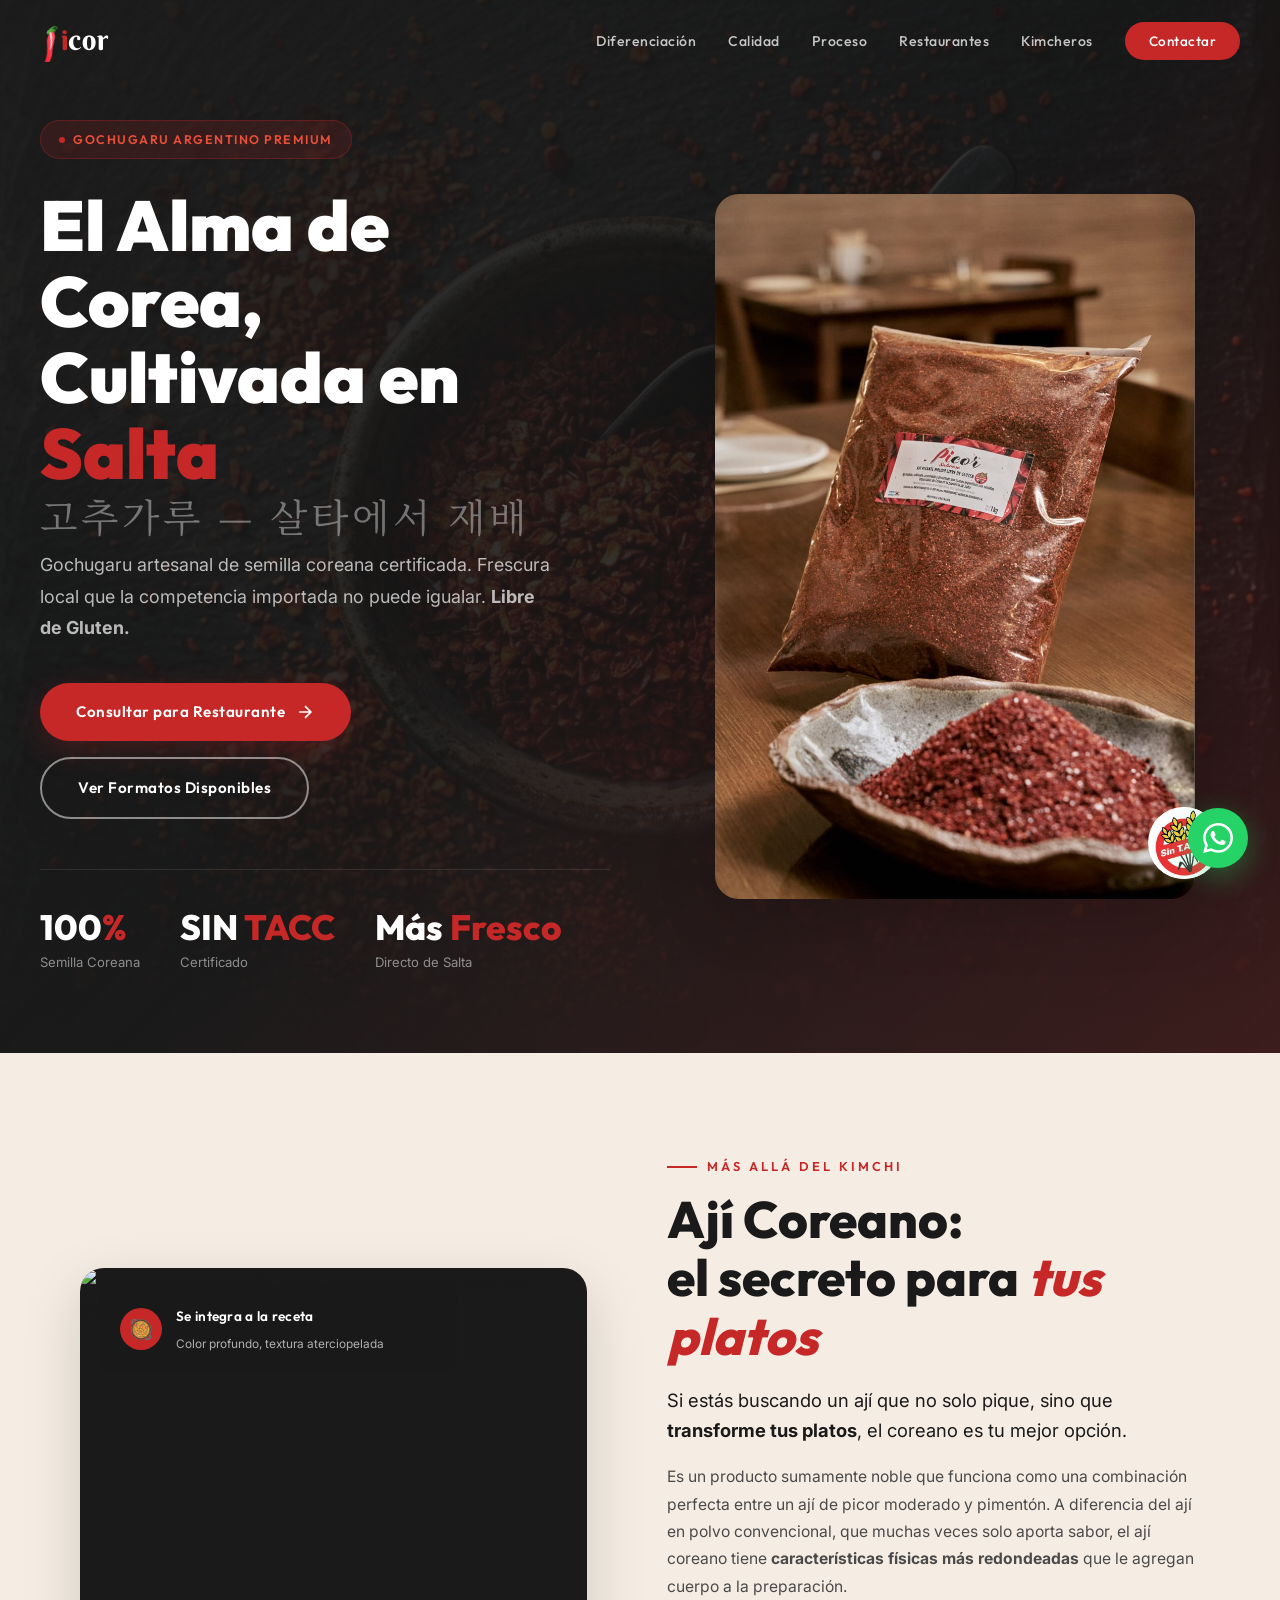
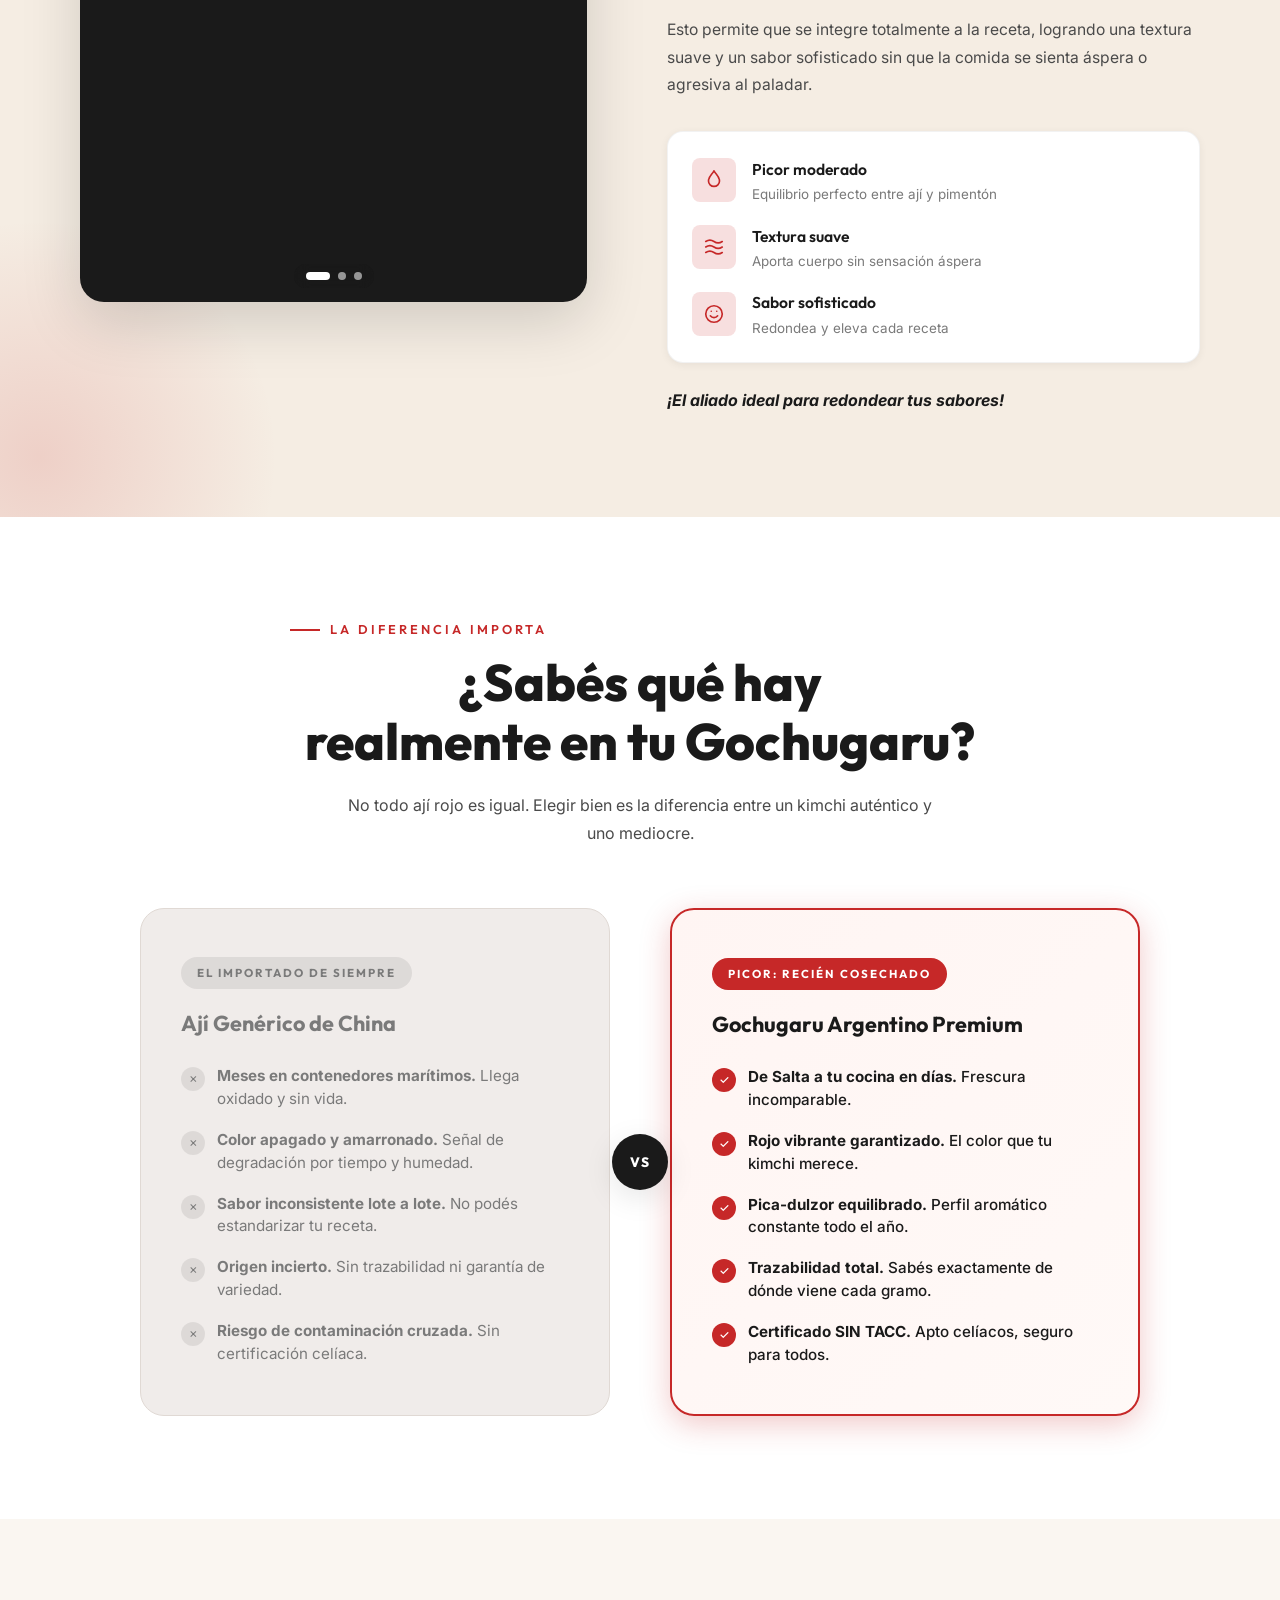
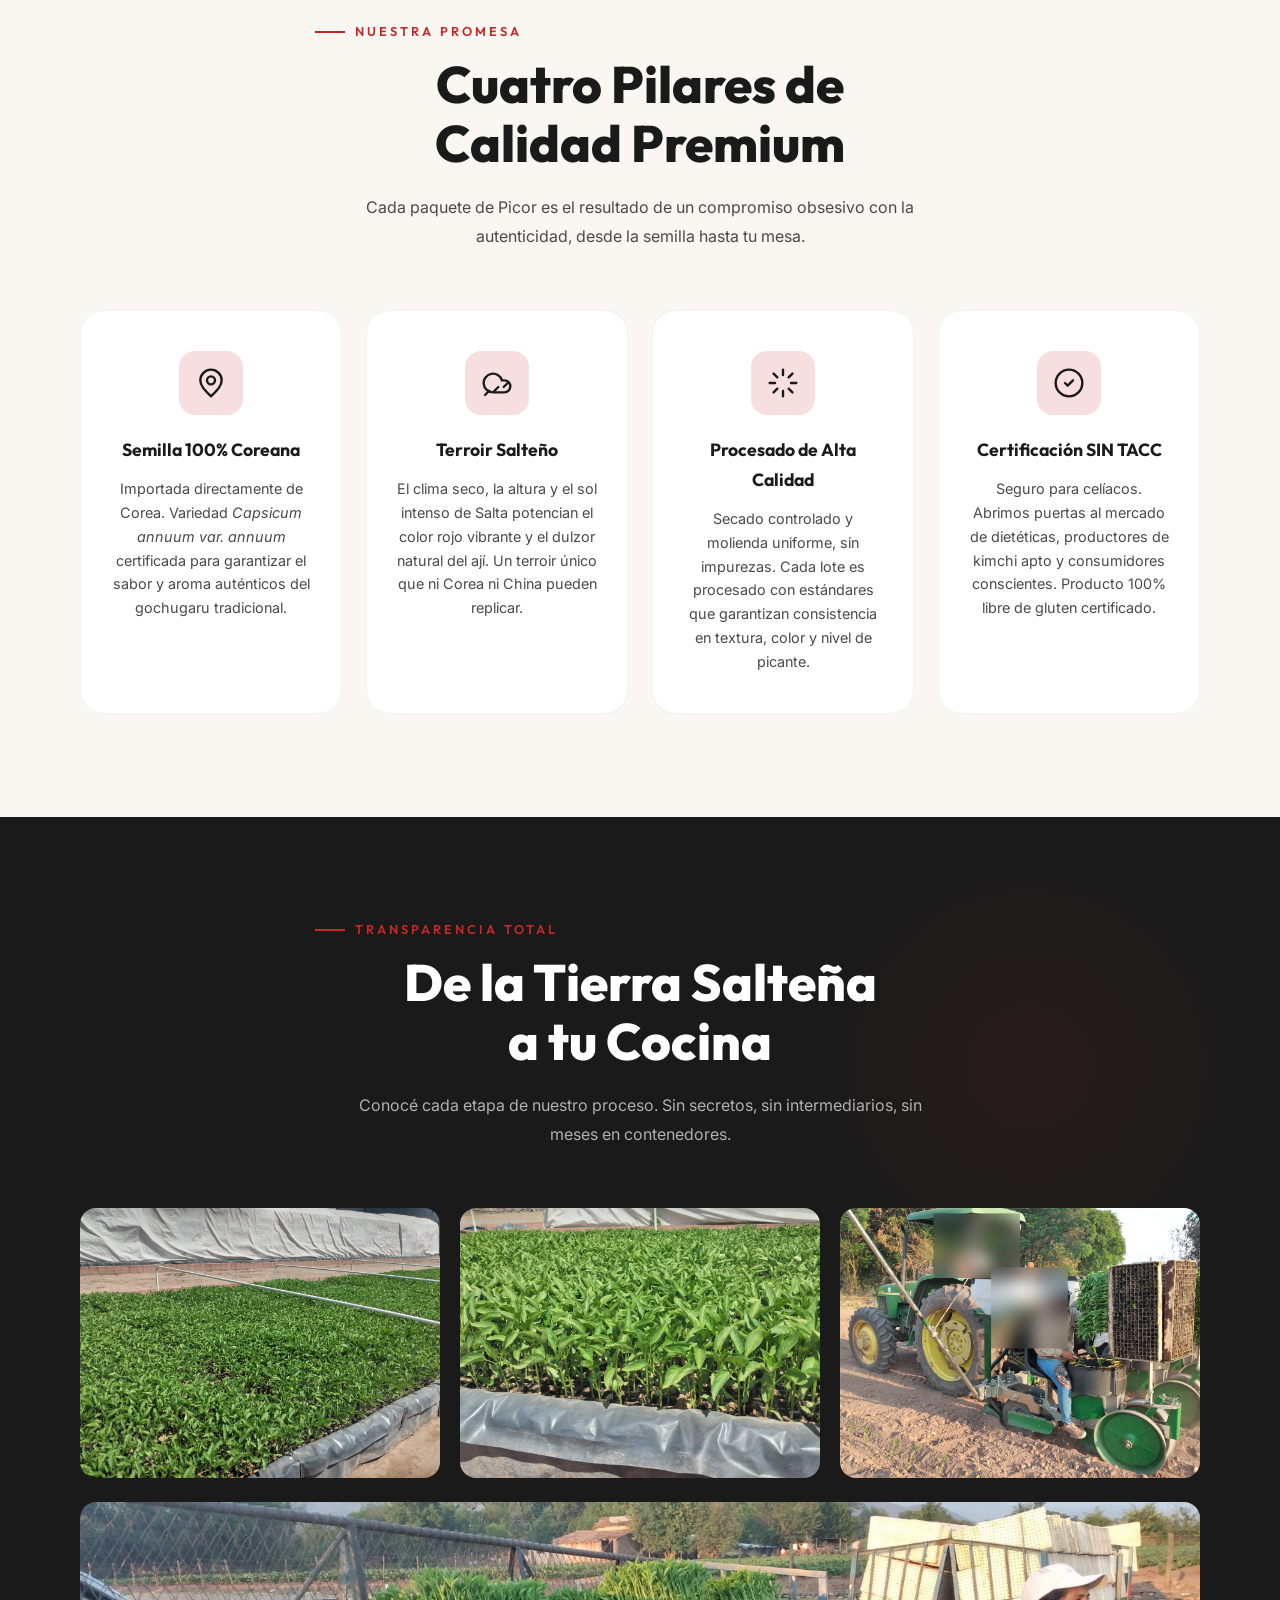
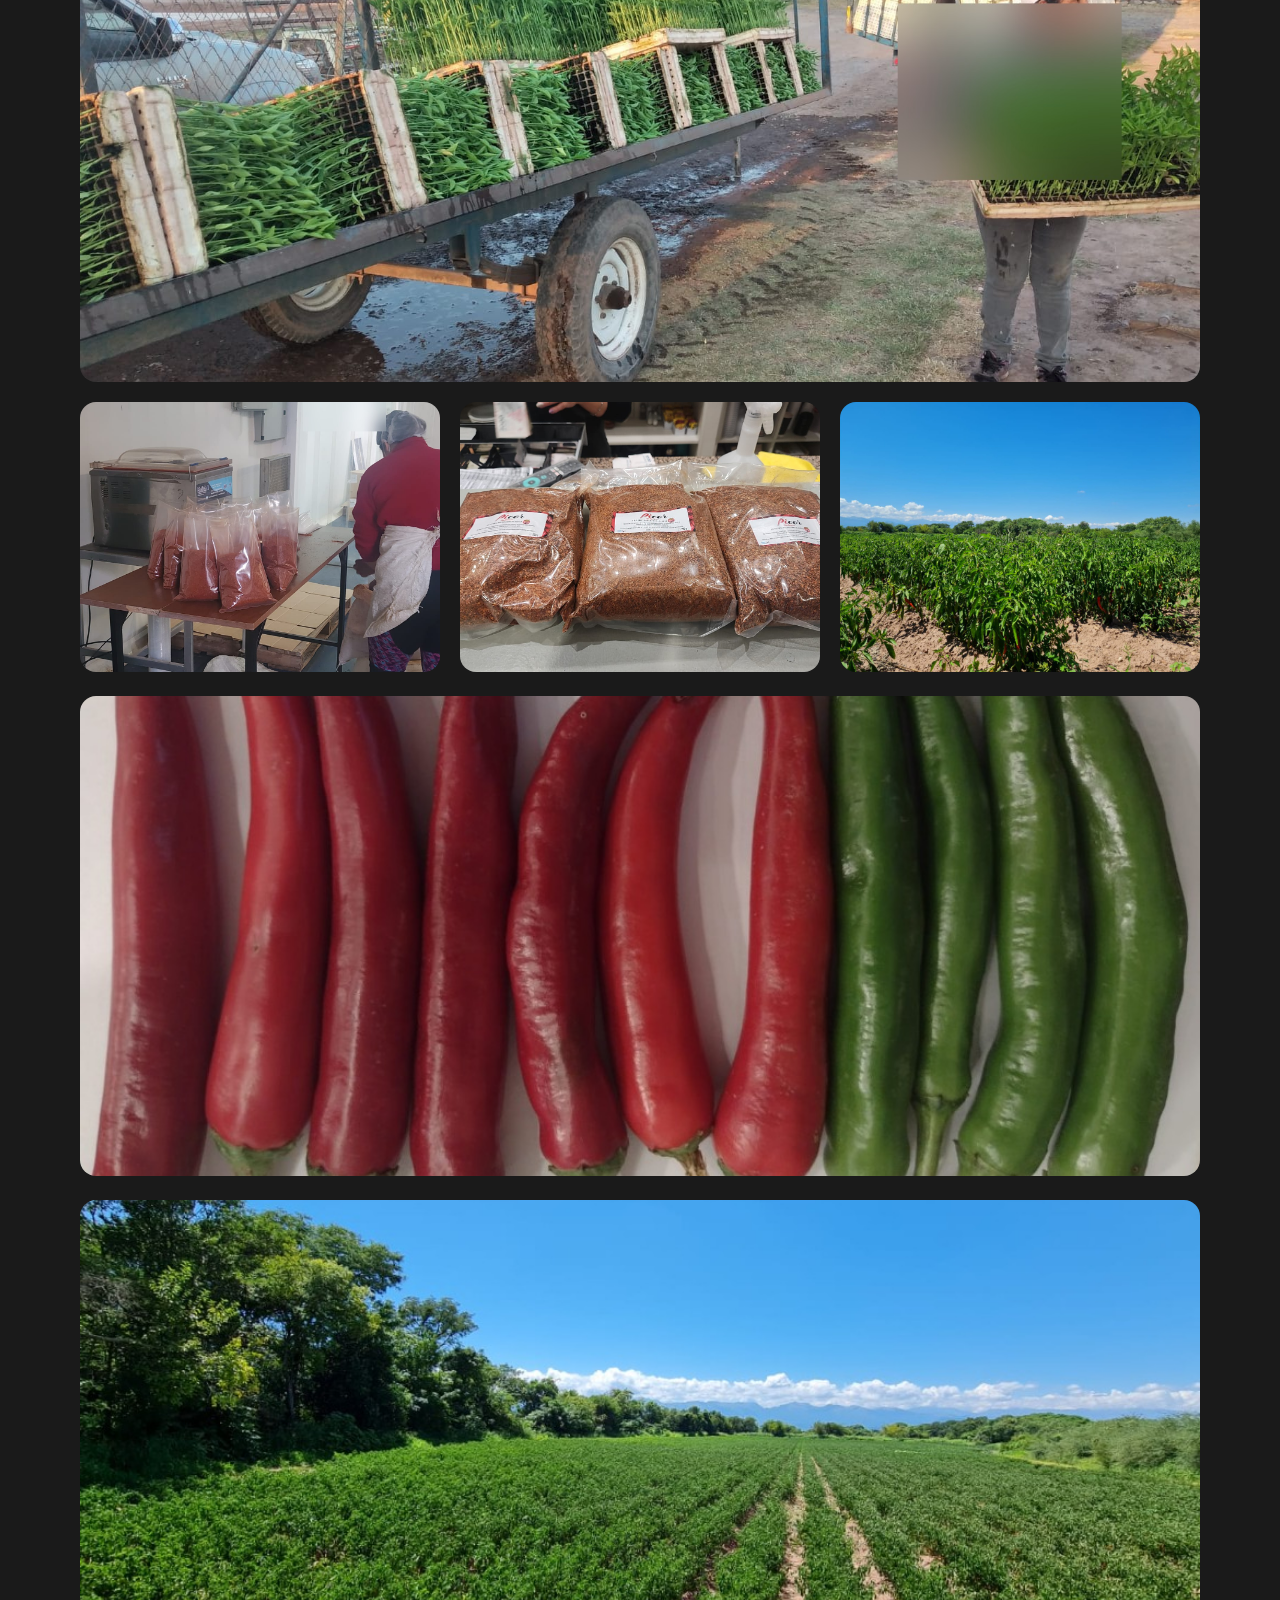
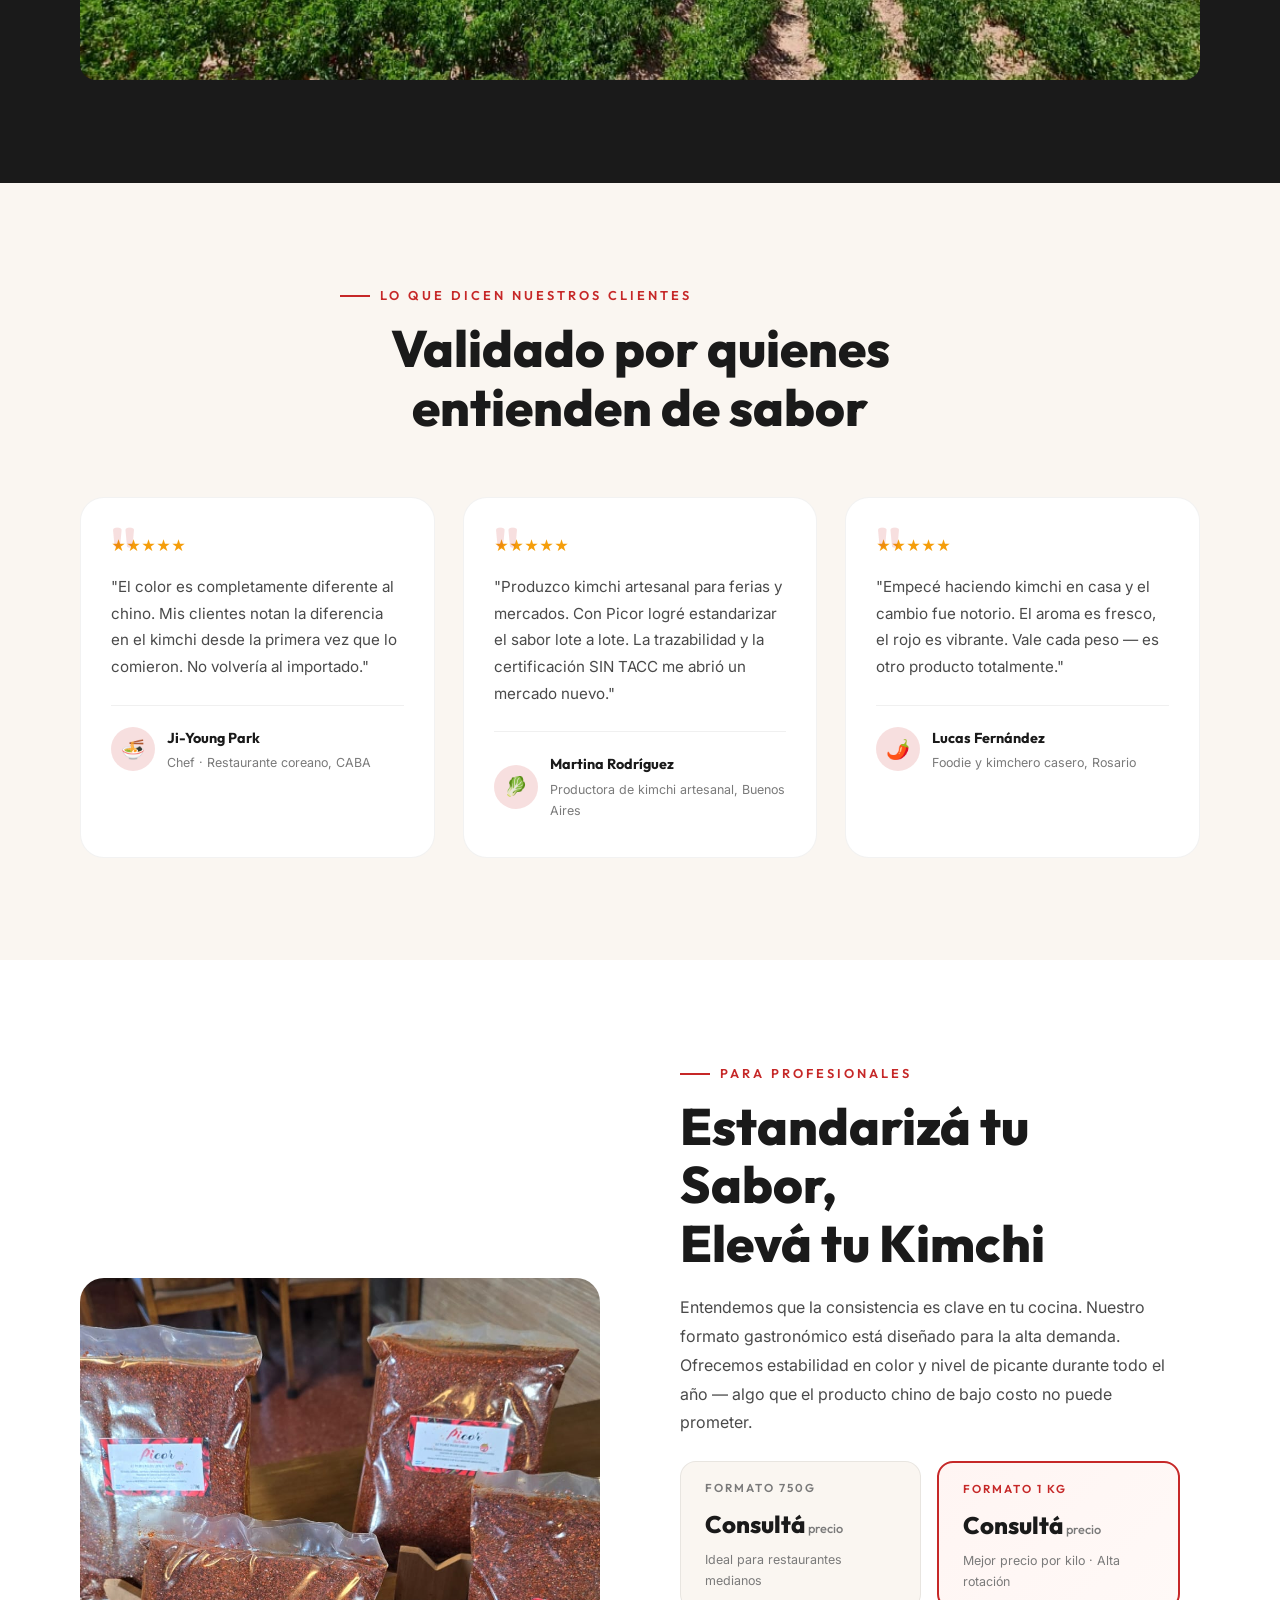
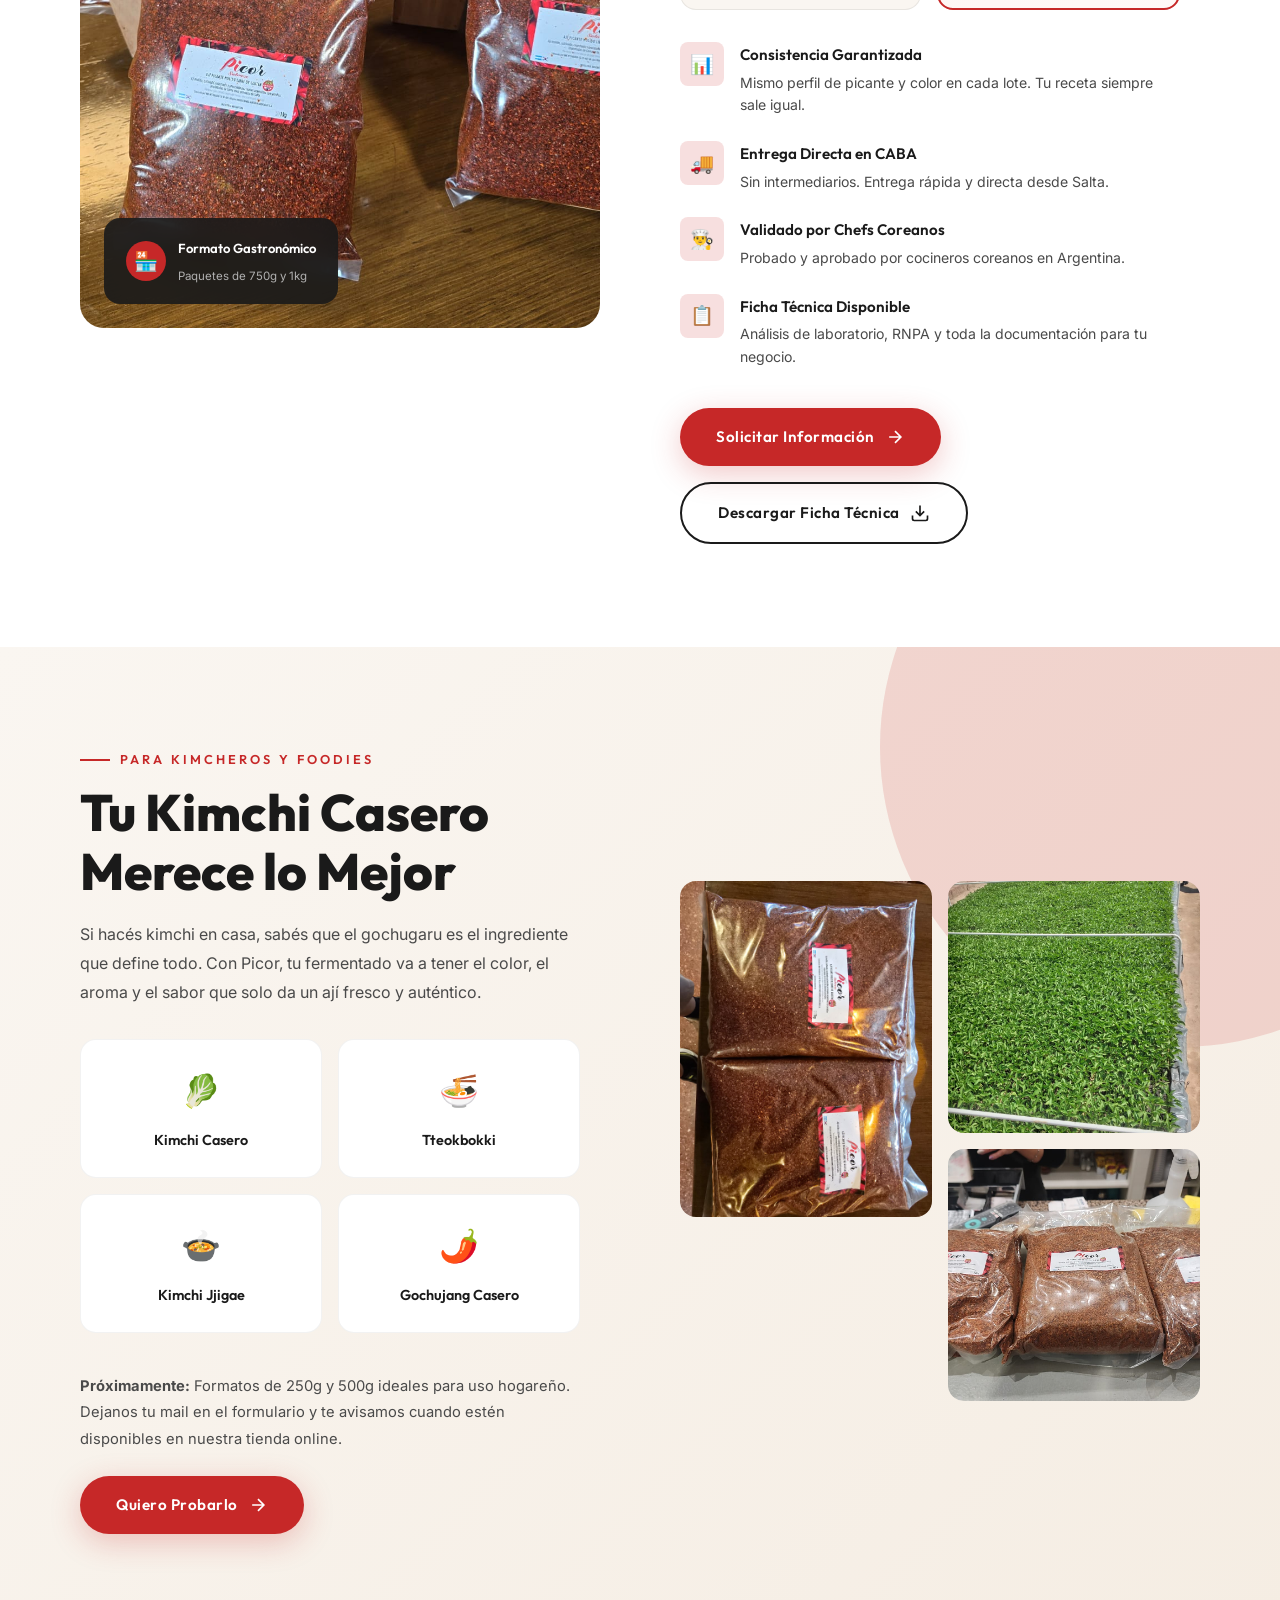
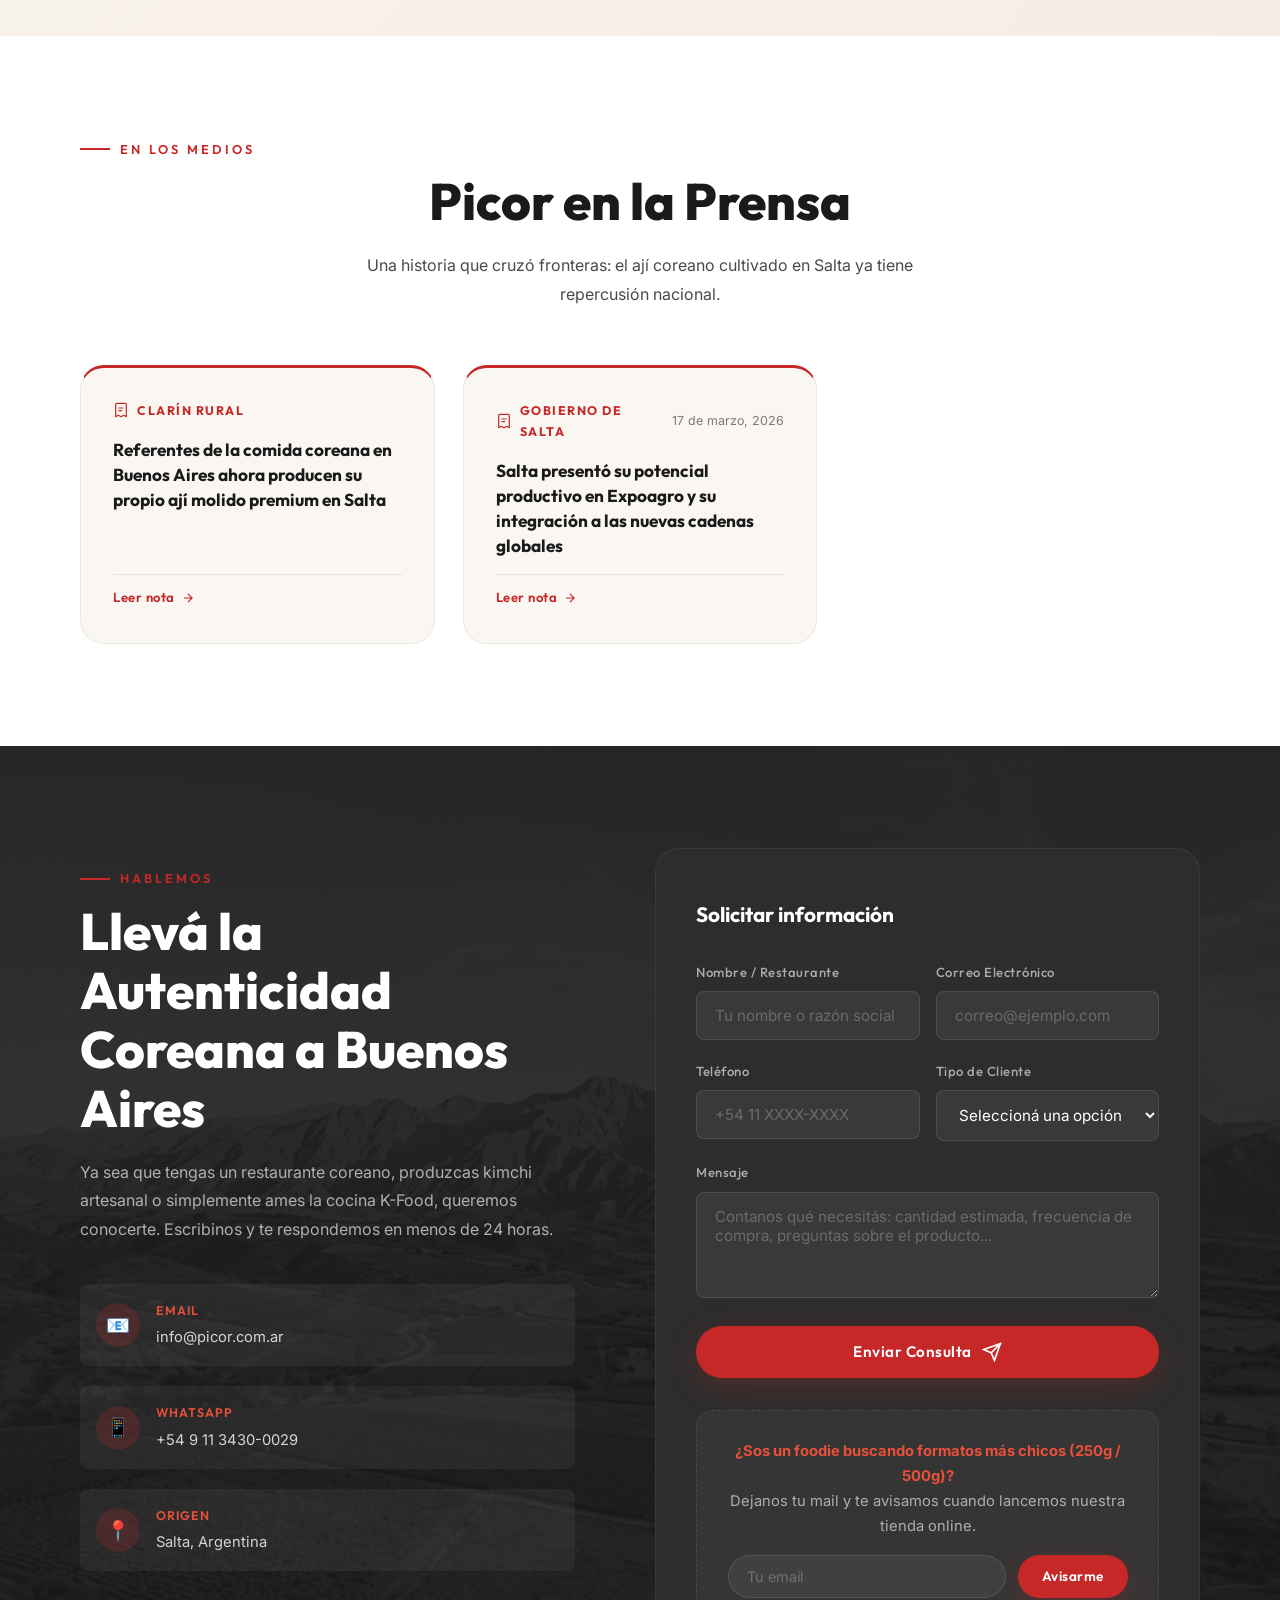
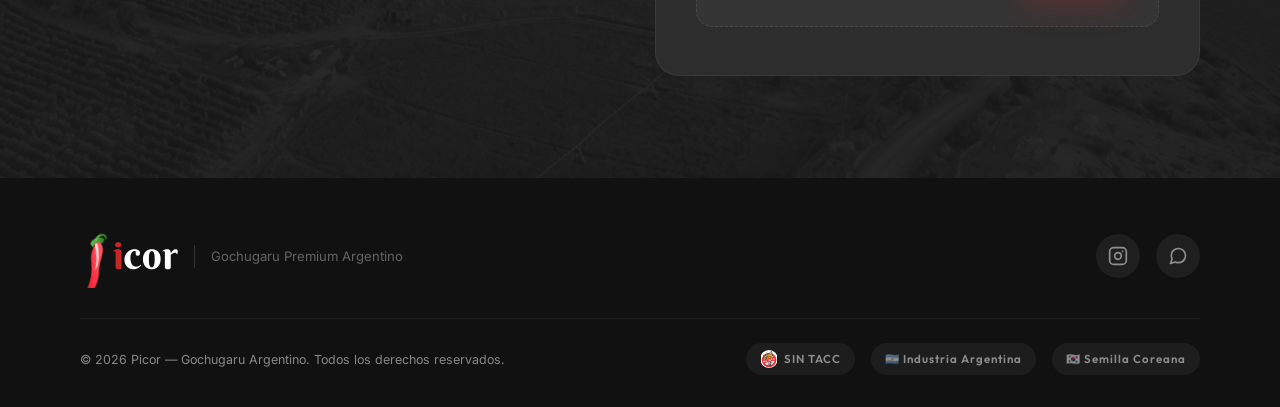
==== index.html @ 3702037b "Initial website release" ====
<!DOCTYPE html>
<html lang="es">
<head>
  <meta charset="UTF-8">
  <meta name="viewport" content="width=device-width, initial-scale=1.0">
  <title>Picor — Gochugaru Premium Argentino | Ají Coreano Cultivado en Salta</title>
  <meta name="description" content="Gochugaru artesanal de semilla coreana certificada, cultivado en Salta, Argentina. Superior al importado chino. Sin TACC. Para restaurantes coreanos, productores de kimchi y foodies.">
  <meta name="keywords" content="gochugaru, ají coreano, kimchi, Salta, Argentina, sin TACC, restaurante coreano, picor, gochujang, K-Food">
  <meta name="robots" content="index, follow">
  <link rel="canonical" href="https://picor.com.ar/">

  <!-- Open Graph -->
  <meta property="og:title" content="Picor — Gochugaru Premium Argentino">
  <meta property="og:description" content="El alma de Corea, cultivada en Salta. Gochugaru artesanal fresco y sin TACC.">
  <meta property="og:type" content="website">
  <meta property="og:url" content="https://picor.com.ar/">
  <meta property="og:image" content="https://picor.com.ar/images/hero-producto-flotante.jpeg">
  <meta property="og:locale" content="es_AR">
  <meta property="og:site_name" content="Picor">

  <!-- Twitter Card -->
  <meta name="twitter:card" content="summary_large_image">
  <meta name="twitter:title" content="Picor — Gochugaru Premium Argentino">
  <meta name="twitter:description" content="El alma de Corea, cultivada en Salta. Gochugaru artesanal fresco y sin TACC.">
  <meta name="twitter:image" content="https://picor.com.ar/images/hero-producto-flotante.jpeg">

  <!-- Performance: Preload critical resources -->
  <link rel="preload" href="images/hero-fondo.png" as="image" fetchpriority="high">
  <link rel="preload" href="images/hero-producto-flotante.jpeg" as="image">
  <link rel="preconnect" href="https://fonts.googleapis.com">
  <link rel="preconnect" href="https://fonts.gstatic.com" crossorigin>

  <link href="https://fonts.googleapis.com/css2?family=Outfit:wght@300;400;500;600;700;800;900&family=Noto+Serif+KR:wght@400;700;900&family=Inter:wght@300;400;500;600&family=Berkshire+Swash&display=swap" rel="stylesheet">
  <link rel="stylesheet" href="style.css">
  <link rel="icon" type="image/svg+xml" href="images/ui-favicon.svg">
  <link rel="icon" type="image/png" sizes="32x32" href="images/favicon-32x32.png">
  <link rel="icon" type="image/png" sizes="16x16" href="images/favicon-16x16.png">
  <link rel="shortcut icon" href="/favicon.ico">
  <link rel="apple-touch-icon" sizes="180x180" href="images/apple-touch-icon.png">
  <link rel="manifest" href="/site.webmanifest">
  <meta name="theme-color" content="#C62828">

  <script src="analytics-config.js"></script>
  <script src="analytics.js"></script>

  <!-- Structured Data: LocalBusiness -->
  <script type="application/ld+json">
  {
    "@context": "https://schema.org",
    "@type": "LocalBusiness",
    "name": "Picor",
    "description": "Gochugaru premium argentino de semilla coreana certificada, cultivado en Salta. Libre de gluten, certificado SIN TACC. Para restaurantes coreanos, productores de kimchi y foodies.",
    "url": "https://picor.com.ar",
    "telephone": "+5491134300029",
    "email": "info@picor.com.ar",
    "image": "https://picor.com.ar/images/hero-producto-flotante.jpeg",
    "address": {
      "@type": "PostalAddress",
      "addressRegion": "Salta",
      "addressCountry": "AR"
    },
    "areaServed": {
      "@type": "Country",
      "name": "Argentina"
    },
    "sameAs": [
      "https://www.instagram.com/picor.arg/"
    ],
    "makesOffer": [
      {
        "@type": "Offer",
        "itemOffered": {
          "@type": "Product",
          "name": "Gochugaru Premium Picor - Formato Gastronómico",
          "description": "Ají coreano gochugaru en formato de 750g y 1kg para restaurantes y chefs profesionales. Semilla 100% coreana, cultivado en Salta. Certificado SIN TACC.",
          "brand": { "@type": "Brand", "name": "Picor" },
          "category": "Especias y Condimentos",
          "countryOfOrigin": { "@type": "Country", "name": "Argentina" },
          "additionalProperty": [
            { "@type": "PropertyValue", "name": "Certificación", "value": "SIN TACC" },
            { "@type": "PropertyValue", "name": "Origen de semilla", "value": "Corea" },
            { "@type": "PropertyValue", "name": "Lugar de cultivo", "value": "Salta, Argentina" }
          ]
        }
      }
    ]
  }
  </script>
</head>
<body>
  <noscript><iframe src="https://www.googletagmanager.com/ns.html?id=GTM-W92XXRSR" height="0" width="0" style="display:none;visibility:hidden"></iframe></noscript>

  <!-- ============================================
       NAVIGATION
       ============================================ -->
  <nav class="nav" id="mainNav">
    <div class="container container--wide nav__inner">
      <a href="#hero" class="nav__logo" id="navLogo" aria-label="Picor">
        <span class="brand-logo" aria-hidden="true">
          <img class="brand-logo__mark" src="images/ui-logo-picor.svg" alt="">
          <span class="brand-logo__word">
            <span class="brand-logo__i">i</span>
            <span class="brand-logo__cor">cor</span>
          </span>
        </span>
        <span class="sr-only">Picor</span>
      </a>
      <ul class="nav__links" id="navLinks">
        <li><a href="#diferenciacion">Diferenciación</a></li>
        <li><a href="#calidad">Calidad</a></li>
        <li><a href="#proceso">Proceso</a></li>
        <li><a href="#restaurantes">Restaurantes</a></li>
        <li><a href="#kimcheros">Kimcheros</a></li>
        <li><a href="#contacto" class="nav__cta">Contactar</a></li>
      </ul>
      <div class="nav__hamburger" id="hamburger">
        <span></span>
        <span></span>
        <span></span>
      </div>
    </div>
  </nav>

  <!-- ============================================
       HERO SECTION
       ============================================ -->
  <section class="hero" id="hero">
    <div class="hero__bg">
      <!-- La imagen actúa como poster/fallback mientras no haya video -->
      <img src="images/hero-fondo.png" alt="Gochugaru rojo vibrante de Picor" loading="eager" fetchpriority="high" decoding="async">
      <!-- Cuando tengas el video, colocalo como images/hero-fondo.mp4 y descomentá estas líneas: -->
      <!--
      <video autoplay muted loop playsinline poster="images/hero-fondo.png">
        <source src="images/hero-fondo.mp4" type="video/mp4">
      </video>
      -->
    </div>
    <div class="hero__gradient"></div>
    
    <div class="container container--wide hero__content">
      <div class="hero__text">
        <div class="hero__badge">
          <span class="hero__badge-dot"></span>
          Gochugaru Argentino Premium
        </div>
        
        <h1 class="hero__title">
          El Alma de Corea,<br>
          Cultivada en <em>Salta</em>
          <span class="hero__title-kr">고추가루 — 살타에서 재배</span>
        </h1>
        
        <p class="hero__subtitle">
          Gochugaru artesanal de semilla coreana certificada. Frescura local que la competencia importada no puede igualar. <strong>Libre de Gluten.</strong>
        </p>
        
        <div class="hero__actions">
          <a href="#contacto" class="btn btn--primary" id="heroCtaB2B" data-analytics-event="cta_click" data-analytics-label="hero_restaurante">
            Consultar para Restaurante
            <svg class="btn-icon" viewBox="0 0 24 24" fill="none" stroke="currentColor" stroke-width="2">
              <path d="M5 12h14M12 5l7 7-7 7"/>
            </svg>
          </a>
          <a href="#kimcheros" class="btn btn--outline" id="heroCtaB2C" data-analytics-event="cta_click" data-analytics-label="hero_formatos_disponibles">
            Ver Formatos Disponibles
          </a>
        </div>

        <div class="hero__stats">
          <div>
            <div class="hero__stat-number">100<span>%</span></div>
            <div class="hero__stat-label">Semilla Coreana</div>
          </div>
          <div>
            <div class="hero__stat-number">SIN<span> TACC</span></div>
            <div class="hero__stat-label">Certificado</div>
          </div>
          <div>
            <div class="hero__stat-number">Más<span> Fresco</span></div>
            <div class="hero__stat-label">Directo de Salta</div>
          </div>
        </div>
      </div>
      
      <div class="hero__visual">
        <div class="hero__product-glow"></div>
        <img class="hero__product-image" src="images/hero-producto-flotante.jpeg" alt="Paquete de Gochugaru Picor con ají en plato cerámico - producto premium" fetchpriority="high" decoding="async">
        <div class="hero__sintacc">
          <img src="images/ui-badge-sin-tacc.jpg" alt="Certificado Sin T.A.C.C." style="width: 100%; height: 100%; object-fit: contain; border-radius: 50%;">
        </div>
      </div>
    </div>
  </section>

  <!-- ============================================
       SECCIÓN EDUCATIVA — ¿QUÉ ES EL AJÍ COREANO?
       ============================================ -->
  <section class="education" id="que-es">
    <div class="container">
      <div class="education__grid">
        <div class="education__visual reveal-left">
          <div class="education__carousel" data-autoplay="5000" aria-roledescription="carrusel" aria-label="Imágenes del ají coreano en uso">
            <div class="education__slides">
              <!-- Slide 1 — Plato terminado (guiso coreano con gochugaru integrado) -->
              <div class="education__slide is-active" role="group" aria-roledescription="diapositiva" aria-label="1 de 3">
                <img src="images/education-plato-terminado.png" alt="Guiso coreano con tofu, hongos y caldo rojo profundo de gochugaru integrado" loading="lazy">
                <div class="education__image-badge">
                  <div class="education__image-badge-icon">🥘</div>
                  <div>
                    <span class="education__image-badge-text">Se integra a la receta</span><br>
                    <span class="education__image-badge-sub">Color profundo, textura aterciopelada</span>
                  </div>
                </div>
              </div>

              <!-- Slide 2 — Comparativa visual (ají común vs gochugaru) -->
              <div class="education__slide" role="group" aria-roledescription="diapositiva" aria-label="2 de 3">
                <img src="images/education-comparativa.png" alt="Comparativa lado a lado: ají molido común apagado vs gochugaru rojo vibrante en cucharas de madera" loading="lazy">
                <div class="education__image-badge">
                  <div class="education__image-badge-icon">🌶️</div>
                  <div>
                    <span class="education__image-badge-text">Color y textura inconfundibles</span><br>
                    <span class="education__image-badge-sub">Más fino, más vibrante que el común</span>
                  </div>
                </div>
              </div>

              <!-- Slide 3 — Versatilidad de uso (mano espolvoreando sobre bibimbap) -->
              <div class="education__slide" role="group" aria-roledescription="diapositiva" aria-label="3 de 3">
                <img src="images/education-uso-cocina.png" alt="Mano espolvoreando gochugaru rojo vibrante sobre un bibimbap casero con huevo y vegetales" loading="lazy">
                <div class="education__image-badge">
                  <div class="education__image-badge-icon">✨</div>
                  <div>
                    <span class="education__image-badge-text">Versátil en cualquier plato</span><br>
                    <span class="education__image-badge-sub">De guisos a salsas, sin agresividad</span>
                  </div>
                </div>
              </div>
            </div>

            <button class="education__nav education__nav--prev" type="button" aria-label="Imagen anterior">
              <svg viewBox="0 0 24 24" fill="none" stroke="currentColor" stroke-width="2.2" stroke-linecap="round" stroke-linejoin="round" aria-hidden="true"><polyline points="15 18 9 12 15 6"/></svg>
            </button>
            <button class="education__nav education__nav--next" type="button" aria-label="Imagen siguiente">
              <svg viewBox="0 0 24 24" fill="none" stroke="currentColor" stroke-width="2.2" stroke-linecap="round" stroke-linejoin="round" aria-hidden="true"><polyline points="9 18 15 12 9 6"/></svg>
            </button>

            <div class="education__dots" role="tablist" aria-label="Seleccionar imagen">
              <button class="education__dot is-active" type="button" data-slide="0" role="tab" aria-selected="true" aria-label="Imagen 1"></button>
              <button class="education__dot" type="button" data-slide="1" role="tab" aria-selected="false" aria-label="Imagen 2"></button>
              <button class="education__dot" type="button" data-slide="2" role="tab" aria-selected="false" aria-label="Imagen 3"></button>
            </div>
          </div>
        </div>

        <div class="education__content reveal-right">
          <div class="section-label">Más allá del kimchi</div>
          <h2 class="section-title section-title--lg">Ají Coreano:<br>el secreto para <em>tus platos</em></h2>
          <p class="education__lead">
            Si estás buscando un ají que no solo pique, sino que <strong>transforme tus platos</strong>, el coreano es tu mejor opción.
          </p>
          <p class="education__body">
            Es un producto sumamente noble que funciona como una combinación perfecta entre un ají de picor moderado y pimentón. A diferencia del ají en polvo convencional, que muchas veces solo aporta sabor, el ají coreano tiene <strong>características físicas más redondeadas</strong> que le agregan cuerpo a la preparación.
          </p>
          <p class="education__body">
            Esto permite que se integre totalmente a la receta, logrando una textura suave y un sabor sofisticado sin que la comida se sienta áspera o agresiva al paladar.
          </p>

          <div class="education__highlights">
            <div class="education__highlight">
              <div class="education__highlight-icon">
                <svg viewBox="0 0 24 24" fill="none" stroke="currentColor" stroke-width="1.8" stroke-linecap="round" stroke-linejoin="round" aria-hidden="true"><path d="M12 2C10 6 6 8 6 13a6 6 0 0 0 12 0c0-5-4-7-6-11z"/></svg>
              </div>
              <div>
                <div class="education__highlight-title">Picor moderado</div>
                <div class="education__highlight-desc">Equilibrio perfecto entre ají y pimentón</div>
              </div>
            </div>
            <div class="education__highlight">
              <div class="education__highlight-icon">
                <svg viewBox="0 0 24 24" fill="none" stroke="currentColor" stroke-width="1.8" stroke-linecap="round" stroke-linejoin="round" aria-hidden="true"><path d="M3 12c3-2 6-2 9 0s6 2 9 0M3 6c3-2 6-2 9 0s6 2 9 0M3 18c3-2 6-2 9 0s6 2 9 0"/></svg>
              </div>
              <div>
                <div class="education__highlight-title">Textura suave</div>
                <div class="education__highlight-desc">Aporta cuerpo sin sensación áspera</div>
              </div>
            </div>
            <div class="education__highlight">
              <div class="education__highlight-icon">
                <svg viewBox="0 0 24 24" fill="none" stroke="currentColor" stroke-width="1.8" stroke-linecap="round" stroke-linejoin="round" aria-hidden="true"><circle cx="12" cy="12" r="9"/><path d="M8 14s1.5 2 4 2 4-2 4-2"/><path d="M9 9h.01M15 9h.01"/></svg>
              </div>
              <div>
                <div class="education__highlight-title">Sabor sofisticado</div>
                <div class="education__highlight-desc">Redondea y eleva cada receta</div>
              </div>
            </div>
          </div>

          <p class="education__closer">
            <strong>¡El aliado ideal para redondear tus sabores!</strong>
          </p>
        </div>
      </div>
    </div>
  </section>

  <!-- ============================================
       SECCIÓN DIFERENCIACIÓN
       ============================================ -->
  <section class="comparison" id="diferenciacion">
    <div class="container">
      <div class="comparison__header reveal">
        <div class="section-label">La diferencia importa</div>
        <h2 class="section-title section-title--lg">¿Sabés qué hay<br>realmente en tu Gochugaru?</h2>
        <p class="section-desc" style="margin: 0 auto;">
          No todo ají rojo es igual. Elegir bien es la diferencia entre un kimchi auténtico y uno mediocre.
        </p>
      </div>

      <div class="comparison__grid">
        <!-- Side A: Imported -->
        <div class="comparison__side comparison__side--them reveal-left">
          <span class="comparison__side-tag">El importado de siempre</span>
          <h3 class="comparison__side-title">Ají Genérico de China</h3>
          <ul class="comparison__list">
            <li>
              <span class="comparison__icon">✗</span>
              <span><strong>Meses en contenedores marítimos.</strong> Llega oxidado y sin vida.</span>
            </li>
            <li>
              <span class="comparison__icon">✗</span>
              <span><strong>Color apagado y amarronado.</strong> Señal de degradación por tiempo y humedad.</span>
            </li>
            <li>
              <span class="comparison__icon">✗</span>
              <span><strong>Sabor inconsistente lote a lote.</strong> No podés estandarizar tu receta.</span>
            </li>
            <li>
              <span class="comparison__icon">✗</span>
              <span><strong>Origen incierto.</strong> Sin trazabilidad ni garantía de variedad.</span>
            </li>
            <li>
              <span class="comparison__icon">✗</span>
              <span><strong>Riesgo de contaminación cruzada.</strong> Sin certificación celíaca.</span>
            </li>
          </ul>
        </div>

        <!-- VS Badge -->
        <div class="comparison__vs reveal-scale">
          <div class="comparison__vs-badge">VS</div>
        </div>

        <!-- Side B: Picor -->
        <div class="comparison__side comparison__side--us reveal-right">
          <span class="comparison__side-tag">Picor: Recién Cosechado</span>
          <h3 class="comparison__side-title">Gochugaru Argentino Premium</h3>
          <ul class="comparison__list">
            <li>
              <span class="comparison__icon">✓</span>
              <span><strong>De Salta a tu cocina en días.</strong> Frescura incomparable.</span>
            </li>
            <li>
              <span class="comparison__icon">✓</span>
              <span><strong>Rojo vibrante garantizado.</strong> El color que tu kimchi merece.</span>
            </li>
            <li>
              <span class="comparison__icon">✓</span>
              <span><strong>Pica-dulzor equilibrado.</strong> Perfil aromático constante todo el año.</span>
            </li>
            <li>
              <span class="comparison__icon">✓</span>
              <span><strong>Trazabilidad total.</strong> Sabés exactamente de dónde viene cada gramo.</span>
            </li>
            <li>
              <span class="comparison__icon">✓</span>
              <span><strong>Certificado SIN TACC.</strong> Apto celíacos, seguro para todos.</span>
            </li>
          </ul>
        </div>
      </div>
    </div>
  </section>

  <!-- ============================================
       PILARES DE CALIDAD
       ============================================ -->
  <section class="pillars" id="calidad">
    <div class="container">
      <div class="pillars__header reveal">
        <div class="section-label">Nuestra promesa</div>
        <h2 class="section-title section-title--lg">Cuatro Pilares de<br>Calidad Premium</h2>
        <p class="section-desc" style="margin: 0 auto;">
          Cada paquete de Picor es el resultado de un compromiso obsesivo con la autenticidad, desde la semilla hasta tu mesa.
        </p>
      </div>

      <div class="pillars__grid">
        <!-- Pilar 1: Semilla Coreana -->
        <div class="pillar-card reveal delay-1" id="pilar-semilla">
          <div class="pillar-card__icon">
            <svg width="32" height="32" viewBox="0 0 24 24" fill="none" stroke="currentColor" stroke-width="1.8" stroke-linecap="round" stroke-linejoin="round">
              <path d="M12 22c4-4 8-7.5 8-12a8 8 0 10-16 0c0 4.5 4 8 8 12z"/>
              <circle cx="12" cy="10" r="3"/>
            </svg>
          </div>
          <h3 class="pillar-card__title">Semilla 100% Coreana</h3>
          <p class="pillar-card__desc">
            Importada directamente de Corea. Variedad <em>Capsicum annuum var. annuum</em> certificada para garantizar el sabor y aroma auténticos del gochugaru tradicional.
          </p>
        </div>

        <!-- Pilar 2: Terroir Salteño -->
        <div class="pillar-card reveal delay-2" id="pilar-terroir">
          <div class="pillar-card__icon">
            <svg width="32" height="32" viewBox="0 0 24 24" fill="none" stroke="currentColor" stroke-width="1.8" stroke-linecap="round" stroke-linejoin="round">
              <path d="M17.5 19H9a7 7 0 1 1 6.71-9h1.79a4.5 4.5 0 1 1 0 9z"/>
              <path d="M3 21l3-3m4 0l3-3m4 0l3-3"/>
            </svg>
          </div>
          <h3 class="pillar-card__title">Terroir Salteño</h3>
          <p class="pillar-card__desc">
            El clima seco, la altura y el sol intenso de Salta potencian el color rojo vibrante y el dulzor natural del ají. Un terroir único que ni Corea ni China pueden replicar.
          </p>
        </div>

        <!-- Pilar 3: Procesado -->
        <div class="pillar-card reveal delay-3" id="pilar-proceso">
          <div class="pillar-card__icon">
            <svg width="32" height="32" viewBox="0 0 24 24" fill="none" stroke="currentColor" stroke-width="1.8" stroke-linecap="round" stroke-linejoin="round">
              <path d="M12 2v4m0 12v4M4.93 4.93l2.83 2.83m8.48 8.48l2.83 2.83M2 12h4m12 0h4M4.93 19.07l2.83-2.83m8.48-8.48l2.83-2.83"/>
            </svg>
          </div>
          <h3 class="pillar-card__title">Procesado de Alta Calidad</h3>
          <p class="pillar-card__desc">
            Secado controlado y molienda uniforme, sin impurezas. Cada lote es procesado con estándares que garantizan consistencia en textura, color y nivel de picante.
          </p>
        </div>

        <!-- Pilar 4: SIN TACC -->
        <div class="pillar-card reveal delay-4" id="pilar-sintacc">
          <div class="pillar-card__icon">
            <svg width="32" height="32" viewBox="0 0 24 24" fill="none" stroke="currentColor" stroke-width="1.8" stroke-linecap="round" stroke-linejoin="round">
              <path d="M9 12l2 2 4-4"/>
              <path d="M12 2a10 10 0 1 0 0 20 10 10 0 0 0 0-20z"/>
            </svg>
          </div>
          <h3 class="pillar-card__title">Certificación SIN TACC</h3>
          <p class="pillar-card__desc">
            Seguro para celíacos. Abrimos puertas al mercado de dietéticas, productores de kimchi apto y consumidores conscientes. Producto 100% libre de gluten certificado.
          </p>
        </div>
      </div>
    </div>
  </section>

  <!-- ============================================
       GALERÍA DE PROCESO
       ============================================ -->
  <section class="process" id="proceso">
    <div class="process__bg-pattern"></div>
    <div class="container">
      <div class="process__header reveal">
        <div class="section-label">Transparencia total</div>
        <h2 class="section-title section-title--lg">De la Tierra Salteña<br>a tu Cocina</h2>
        <p class="section-desc">
          Conocé cada etapa de nuestro proceso. Sin secretos, sin intermediarios, sin meses en contenedores.
        </p>
      </div>

      <div class="process__gallery">
        <!-- Row 1: 3 items -->
        <div class="process__item reveal delay-1">
          <img src="images/proceso-almacigos.jpeg" alt="Almácigos de ají coreano en Salta" loading="lazy">
          <div class="process__item-overlay">
            <span class="process__item-label">Etapa 01</span>
            <span class="process__item-title">Almácigos de Semilla Coreana</span>
          </div>
        </div>
        <div class="process__item reveal delay-2">
          <img src="images/proceso-plantas-detalle.jpeg" alt="Plantines de ají en crecimiento" loading="lazy">
          <div class="process__item-overlay">
            <span class="process__item-label">Etapa 02</span>
            <span class="process__item-title">Crecimiento Controlado</span>
          </div>
        </div>
        <div class="process__item reveal delay-3">
          <img src="images/proceso-tractor.jpeg" alt="Plantación mecanizada con tractor" loading="lazy">
          <div class="process__item-overlay">
            <span class="process__item-label">Etapa 03</span>
            <span class="process__item-title">Plantación en Campo</span>
          </div>
        </div>

        <!-- Row 2: Landscape -->
        <div class="process__item process__landscape reveal">
          <img src="images/proceso-trabajadora.jpeg" alt="Trabajadora salteña con plantines de ají coreano y montañas de Salta al fondo" loading="lazy">
          <div class="process__item-overlay">
            <span class="process__item-label">Nuestro origen</span>
            <span class="process__item-title">Desde las montañas de Salta, con dedicación artesanal</span>
          </div>
        </div>

        <!-- Row 3: Production -->
        <div class="process__item reveal delay-1">
          <img src="images/proceso-envasado.jpeg" alt="Línea de envasado de Picor" loading="lazy">
          <div class="process__item-overlay">
            <span class="process__item-label">Etapa 04</span>
            <span class="process__item-title">Envasado Profesional</span>
          </div>
        </div>
        <div class="process__item reveal delay-2">
          <img src="images/proceso-linea-produccion.jpeg" alt="Producción de paquetes de gochugaru" loading="lazy">
          <div class="process__item-overlay">
            <span class="process__item-label">Etapa 05</span>
            <span class="process__item-title">Control de Calidad</span>
          </div>
        </div>
        <div class="process__item reveal delay-3">
          <img src="images/proceso-aji-planta.jpeg" alt="Ajíes coreanos rojos en la planta listos para cosechar" loading="lazy" decoding="async">
          <div class="process__item-overlay">
            <span class="process__item-label">Cosecha</span>
            <span class="process__item-title">Ajíes Maduros en la Planta</span>
          </div>
        </div>

        <!-- Row 4: Landscape - Pimientos cosechados -->
        <div class="process__item process__landscape reveal">
          <img src="images/proceso-cosecha.jpeg" alt="Pimientos coreanos rojos y verdes recién cosechados en Salta" loading="lazy" decoding="async">
          <div class="process__item-overlay">
            <span class="process__item-label">El fruto</span>
            <span class="process__item-title">Pimientos coreanos rojos y verdes, recién cosechados</span>
          </div>
        </div>

        <!-- Row 4: Landscape - Campo panorámico -->
        <div class="process__item process__landscape reveal">
          <img src="images/proceso-campo-surcos.jpeg" alt="Vista panorámica de los surcos de ají coreano en Salta con montañas al fondo" loading="lazy">
          <div class="process__item-overlay">
            <span class="process__item-label">Nuestro campo</span>
            <span class="process__item-title">Hectáreas de ají coreano en el Valle de Lerma, Salta</span>
          </div>
        </div>

      </div>
    </div>
  </section>

  <!-- ============================================
       TESTIMONIALES
       ============================================ -->
  <section class="testimonials" id="testimoniales">
    <div class="container">
      <div class="testimonials__header reveal">
        <div class="section-label">Lo que dicen nuestros clientes</div>
        <h2 class="section-title section-title--lg">Validado por quienes<br>entienden de sabor</h2>
      </div>

      <div class="testimonials__grid">
        <div class="testimonial-card reveal delay-1">
          <div class="testimonial-card__stars">★★★★★</div>
          <p class="testimonial-card__text">
            "El color es completamente diferente al chino. Mis clientes notan la diferencia en el kimchi desde la primera vez que lo comieron. No volvería al importado."
          </p>
          <div class="testimonial-card__author">
            <div class="testimonial-card__avatar">🍜</div>
            <div>
              <div class="testimonial-card__name">Ji-Young Park</div>
              <div class="testimonial-card__role">Chef · Restaurante coreano, CABA</div>
            </div>
          </div>
        </div>

        <div class="testimonial-card reveal delay-2">
          <div class="testimonial-card__stars">★★★★★</div>
          <p class="testimonial-card__text">
            "Produzco kimchi artesanal para ferias y mercados. Con Picor logré estandarizar el sabor lote a lote. La trazabilidad y la certificación SIN TACC me abrió un mercado nuevo."
          </p>
          <div class="testimonial-card__author">
            <div class="testimonial-card__avatar">🥬</div>
            <div>
              <div class="testimonial-card__name">Martina Rodríguez</div>
              <div class="testimonial-card__role">Productora de kimchi artesanal, Buenos Aires</div>
            </div>
          </div>
        </div>

        <div class="testimonial-card reveal delay-3">
          <div class="testimonial-card__stars">★★★★★</div>
          <p class="testimonial-card__text">
            "Empecé haciendo kimchi en casa y el cambio fue notorio. El aroma es fresco, el rojo es vibrante. Vale cada peso — es otro producto totalmente."
          </p>
          <div class="testimonial-card__author">
            <div class="testimonial-card__avatar">🌶️</div>
            <div>
              <div class="testimonial-card__name">Lucas Fernández</div>
              <div class="testimonial-card__role">Foodie y kimchero casero, Rosario</div>
            </div>
          </div>
        </div>
      </div>
    </div>
  </section>

  <!-- ============================================
       SECCIÓN B2B - RESTAURANTES
       ============================================ -->
  <section class="b2b" id="restaurantes">
    <div class="container">
      <div class="b2b__grid">
        <div class="b2b__image-block reveal-left">
          <img src="images/b2b-productos-grupo.jpeg" alt="Grupo de paquetes de Gochugaru Picor de 1kg para restaurantes" loading="lazy">
          <div class="b2b__image-badge">
            <div class="b2b__image-badge-icon">🏪</div>
            <div>
              <span class="b2b__image-badge-text">Formato Gastronómico</span><br>
              <span class="b2b__image-badge-sub">Paquetes de 750g y 1kg</span>
            </div>
          </div>
        </div>
        
        <div class="b2b__content reveal-right">
          <div class="section-label">Para profesionales</div>
          <h2 class="section-title section-title--lg">Estandarizá tu Sabor,<br>Elevá tu Kimchi</h2>
          <p class="section-desc">
            Entendemos que la consistencia es clave en tu cocina. Nuestro formato gastronómico está diseñado para la alta demanda. Ofrecemos estabilidad en color y nivel de picante durante todo el año — algo que el producto chino de bajo costo no puede prometer.
          </p>
          
          <div style="display:flex; gap:16px; flex-wrap:wrap; margin: 24px 0 0;">
            <div style="background:var(--cream); border-radius:var(--radius-md); padding:16px 24px; flex:1; min-width:140px; border:1px solid rgba(0,0,0,0.07);">
              <div style="font-family:var(--font-display); font-size:0.72rem; font-weight:600; letter-spacing:2px; text-transform:uppercase; color:var(--gray-mid); margin-bottom:6px;">Formato 750g</div>
              <div style="font-family:var(--font-display); font-size:1.5rem; font-weight:800; color:var(--carbon);">Consultá<span style="font-size:0.8rem; font-weight:500; color:var(--gray-mid);"> precio</span></div>
              <div style="font-size:0.78rem; color:var(--gray-mid); margin-top:4px;">Ideal para restaurantes medianos</div>
            </div>
            <div style="background:linear-gradient(135deg,#FFF5F3,#FFF9F7); border-radius:var(--radius-md); padding:16px 24px; flex:1; min-width:140px; border:2px solid var(--red-vibrant);">
              <div style="font-family:var(--font-display); font-size:0.72rem; font-weight:600; letter-spacing:2px; text-transform:uppercase; color:var(--red-vibrant); margin-bottom:6px;">Formato 1 kg</div>
              <div style="font-family:var(--font-display); font-size:1.5rem; font-weight:800; color:var(--carbon);">Consultá<span style="font-size:0.8rem; font-weight:500; color:var(--gray-mid);"> precio</span></div>
              <div style="font-size:0.78rem; color:var(--gray-mid); margin-top:4px;">Mejor precio por kilo · Alta rotación</div>
            </div>
          </div>

          <div class="b2b__features">
            <div class="b2b__feature">
              <div class="b2b__feature-icon">📊</div>
              <div>
                <div class="b2b__feature-title">Consistencia Garantizada</div>
                <div class="b2b__feature-desc">Mismo perfil de picante y color en cada lote. Tu receta siempre sale igual.</div>
              </div>
            </div>
            <div class="b2b__feature">
              <div class="b2b__feature-icon">🚚</div>
              <div>
                <div class="b2b__feature-title">Entrega Directa en CABA</div>
                <div class="b2b__feature-desc">Sin intermediarios. Entrega rápida y directa desde Salta.</div>
              </div>
            </div>
            <div class="b2b__feature">
              <div class="b2b__feature-icon">👨‍🍳</div>
              <div>
                <div class="b2b__feature-title">Validado por Chefs Coreanos</div>
                <div class="b2b__feature-desc">Probado y aprobado por cocineros coreanos en Argentina.</div>
              </div>
            </div>
            <div class="b2b__feature">
              <div class="b2b__feature-icon">📋</div>
              <div>
                <div class="b2b__feature-title">Ficha Técnica Disponible</div>
                <div class="b2b__feature-desc">Análisis de laboratorio, RNPA y toda la documentación para tu negocio.</div>
              </div>
            </div>
          </div>

          <div style="display: flex; gap: 16px; flex-wrap: wrap;">
            <a href="#contacto" class="btn btn--primary" id="b2bCtaMuestra" data-analytics-event="cta_click" data-analytics-label="b2b_solicitar_informacion">
              Solicitar Información
              <svg class="btn-icon" viewBox="0 0 24 24" fill="none" stroke="currentColor" stroke-width="2"><path d="M5 12h14M12 5l7 7-7 7"/></svg>
            </a>
            <a href="Ficha_Tecnica_Picor.pdf" class="btn btn--outline-dark" id="b2bCtaFicha" target="_blank" rel="noopener noreferrer" type="application/pdf" data-analytics-event="file_download" data-analytics-label="ficha_tecnica_pdf">
              Descargar Ficha Técnica
              <svg class="btn-icon" viewBox="0 0 24 24" fill="none" stroke="currentColor" stroke-width="2"><path d="M21 15v4a2 2 0 0 1-2 2H5a2 2 0 0 1-2-2v-4M7 10l5 5 5-5M12 15V3"/></svg>
            </a>
          </div>
        </div>
      </div>
    </div>
  </section>

  <!-- ============================================
       SECCIÓN B2C / KIMCHEROS
       ============================================ -->
  <section class="b2c" id="kimcheros">
    <div class="b2c__bg-circle"></div>
    <div class="container">
      <div class="b2c__grid">
        <div class="b2c__content reveal-left">
          <div class="section-label">Para kimcheros y foodies</div>
          <h2 class="section-title section-title--lg">Tu Kimchi Casero<br>Merece lo Mejor</h2>
          <p class="section-desc">
            Si hacés kimchi en casa, sabés que el gochugaru es el ingrediente que define todo. Con Picor, tu fermentado va a tener el color, el aroma y el sabor que solo da un ají fresco y auténtico.
          </p>
          
          <div class="b2c__uses">
            <div class="b2c__use-card">
              <div class="b2c__use-icon">🥬</div>
              <div class="b2c__use-title">Kimchi Casero</div>
            </div>
            <div class="b2c__use-card">
              <div class="b2c__use-icon">🍜</div>
              <div class="b2c__use-title">Tteokbokki</div>
            </div>
            <div class="b2c__use-card">
              <div class="b2c__use-icon">🍲</div>
              <div class="b2c__use-title">Kimchi Jjigae</div>
            </div>
            <div class="b2c__use-card">
              <div class="b2c__use-icon">🌶️</div>
              <div class="b2c__use-title">Gochujang Casero</div>
            </div>
          </div>

          <p class="section-desc" style="font-size: 0.92rem;">
            <strong>Próximamente:</strong> Formatos de 250g y 500g ideales para uso hogareño. Dejanos tu mail en el formulario y te avisamos cuando estén disponibles en nuestra tienda online.
          </p>
          
          <a href="#contacto" class="btn btn--primary" style="margin-top: 24px;" id="b2cCtaContacto" data-analytics-event="cta_click" data-analytics-label="b2c_quiero_probarlo">
            Quiero Probarlo
            <svg class="btn-icon" viewBox="0 0 24 24" fill="none" stroke="currentColor" stroke-width="2"><path d="M5 12h14M12 5l7 7-7 7"/></svg>
          </a>
        </div>

        <div class="b2c__image-grid reveal-right">
          <div class="b2c__img-item">
            <img src="images/b2c-producto-paquetes.jpeg" alt="Paquetes de Picor Gochugaru de 1kg" loading="lazy">
          </div>
          <div class="b2c__img-item">
            <img src="images/b2c-plantines.jpeg" alt="Plantines de ají coreano creciendo en Salta" loading="lazy">
          </div>
          <div class="b2c__img-item">
            <img src="images/proceso-linea-produccion.jpeg" alt="Producción artesanal de Gochugaru" loading="lazy">
          </div>
        </div>
      </div>
    </div>
  </section>

  <!-- ============================================
       SECCIÓN PRENSA
       ============================================ -->
  <section class="press" id="prensa">
    <div class="container">
      <div class="press__header reveal">
        <div class="section-label">En los medios</div>
        <h2 class="section-title section-title--lg">Picor en la Prensa</h2>
        <p class="section-desc" style="margin: 0 auto;">
          Una historia que cruzó fronteras: el ají coreano cultivado en Salta ya tiene repercusión nacional.
        </p>
      </div>

      <div class="press__grid">

        <a class="press-card reveal delay-1" href="https://www.clarin.com/rural/referentes-comida-coreana-buenos-aires-ahora-producen-propio-aji-molido-premium-salta_0_O3P8RhgQda.html" target="_blank" rel="noopener noreferrer" data-analytics-event="press_click" data-analytics-label="clarin_rural">
          <div class="press-card__top">
            <div class="press-card__outlet">
              <svg class="press-card__outlet-icon" viewBox="0 0 24 24" fill="none" stroke="currentColor" stroke-width="1.8" stroke-linecap="round" stroke-linejoin="round" aria-hidden="true"><path d="M4 22V4a2 2 0 0 1 2-2h12a2 2 0 0 1 2 2v18l-4-2-4 2-4-2-4 2z"/><line x1="9" y1="9" x2="15" y2="9"/><line x1="9" y1="13" x2="13" y2="13"/></svg>
              <span>Clarín Rural</span>
            </div>
          </div>
          <p class="press-card__title">Referentes de la comida coreana en Buenos Aires ahora producen su propio ají molido premium en Salta</p>
          <div class="press-card__footer">
            <span class="press-card__cta">
              Leer nota
              <svg viewBox="0 0 24 24" fill="none" stroke="currentColor" stroke-width="2" aria-hidden="true"><path d="M5 12h14M12 5l7 7-7 7"/></svg>
            </span>
          </div>
        </a>

        <a class="press-card reveal delay-2" href="https://www.salta.gob.ar/prensa/noticias/salta-presento-su-potencial-productivo-en-expoagro-y-su-integracion-a-las-nuevas-cadenas-globales-106821" target="_blank" rel="noopener noreferrer" data-analytics-event="press_click" data-analytics-label="gobierno_salta">
          <div class="press-card__top">
            <div class="press-card__outlet">
              <svg class="press-card__outlet-icon" viewBox="0 0 24 24" fill="none" stroke="currentColor" stroke-width="1.8" stroke-linecap="round" stroke-linejoin="round" aria-hidden="true"><path d="M4 22V4a2 2 0 0 1 2-2h12a2 2 0 0 1 2 2v18l-4-2-4 2-4-2-4 2z"/><line x1="9" y1="9" x2="15" y2="9"/><line x1="9" y1="13" x2="13" y2="13"/></svg>
              <span>Gobierno de Salta</span>
            </div>
            <span class="press-card__date">17 de marzo, 2026</span>
          </div>
          <p class="press-card__title">Salta presentó su potencial productivo en Expoagro y su integración a las nuevas cadenas globales</p>
          <div class="press-card__footer">
            <span class="press-card__cta">
              Leer nota
              <svg viewBox="0 0 24 24" fill="none" stroke="currentColor" stroke-width="2" aria-hidden="true"><path d="M5 12h14M12 5l7 7-7 7"/></svg>
            </span>
          </div>
        </a>

      </div>
    </div>
  </section>

  <!-- ============================================
       SECCIÓN CONTACTO / CTA FINAL
       ============================================ -->
  <section class="contact" id="contacto">
    <div class="contact__bg">
      <img src="images/contact-fondo-salta.png" alt="" aria-hidden="true">
    </div>
    <div class="container">
      <div class="contact__grid">
        <!-- Info -->
        <div class="contact__info reveal-left">
          <div class="section-label">Hablemos</div>
          <h2 class="section-title section-title--lg">Llevá la Autenticidad<br>Coreana a Buenos Aires</h2>
          <p class="section-desc">
            Ya sea que tengas un restaurante coreano, produzcas kimchi artesanal o simplemente ames la cocina K-Food, queremos conocerte. Escribinos y te respondemos en menos de 24 horas.
          </p>

          <div class="contact__channels">
            <a href="mailto:info@picor.com.ar" class="contact__channel" style="text-decoration: none; color: inherit;" data-analytics-event="contact_click" data-analytics-label="email_contacto">
              <div class="contact__channel-icon">📧</div>
              <div>
                <span class="contact__channel-label">Email</span>
                <span class="contact__channel-text">info@picor.com.ar</span>
              </div>
            </a>
            <a href="https://wa.me/5491134300029" target="_blank" rel="noopener noreferrer" class="contact__channel" style="text-decoration: none; color: inherit;" data-analytics-event="contact_click" data-analytics-label="whatsapp_contacto">
              <div class="contact__channel-icon">📱</div>
              <div>
                <span class="contact__channel-label">WhatsApp</span>
                <span class="contact__channel-text">+54 9 11 3430-0029</span>
              </div>
            </a>
            <div class="contact__channel">
              <div class="contact__channel-icon">📍</div>
              <div>
                <span class="contact__channel-label">Origen</span>
                <span class="contact__channel-text">Salta, Argentina</span>
              </div>
            </div>
          </div>
        </div>

        <!-- Form -->
        <div class="contact__form-card reveal-right">
          <h3 class="contact__form-title">Solicitar información</h3>

          <div class="form-success" id="formSuccess">
            <div class="form-success__icon">✅</div>
            <div class="form-success__title">¡Consulta enviada!</div>
            <p class="form-success__desc">Se abrió WhatsApp con tu mensaje. Te respondemos en menos de 24 horas.</p>
            <button class="form-success__back" id="formSuccessBack">Enviar otra consulta</button>
          </div>

          <form id="contactForm" action="#" method="POST">
            <div class="form-row">
              <div class="form-group">
                <label for="nombre">Nombre / Restaurante</label>
                <input type="text" id="nombre" name="nombre" placeholder="Tu nombre o razón social" required>
              </div>
              <div class="form-group">
                <label for="email">Correo Electrónico</label>
                <input type="email" id="email" name="email" placeholder="correo@ejemplo.com" required>
              </div>
            </div>
            <div class="form-row">
              <div class="form-group">
                <label for="telefono">Teléfono</label>
                <input type="tel" id="telefono" name="telefono" placeholder="+54 11 XXXX-XXXX">
              </div>
              <div class="form-group">
                <label for="tipo-cliente">Tipo de Cliente</label>
                <select id="tipo-cliente" name="tipo-cliente" required>
                  <option value="" disabled selected>Seleccioná una opción</option>
                  <option value="restaurante">🏪 Restaurante / Chef</option>
                  <option value="distribuidor">🚚 Distribuidor</option>
                  <option value="kimchi">🥬 Productor de Kimchi</option>
                  <option value="dietética">💊 Dietética / Almacén Natural</option>
                  <option value="foodie">🌶️ Foodie / Uso Personal</option>
                </select>
              </div>
            </div>
            <div class="form-group">
              <label for="mensaje">Mensaje</label>
              <textarea id="mensaje" name="mensaje" placeholder="Contanos qué necesitás: cantidad estimada, frecuencia de compra, preguntas sobre el producto..." rows="4"></textarea>
            </div>
            <div class="form-submit">
              <button type="submit" class="btn btn--primary" id="submitForm">
                Enviar Consulta
                <svg class="btn-icon" viewBox="0 0 24 24" fill="none" stroke="currentColor" stroke-width="2"><path d="M22 2L11 13M22 2l-7 20-4-9-9-4 20-7z"/></svg>
              </button>
            </div>
          </form>

          <!-- Foodie CTA -->
          <div class="contact__foodie">
            <p>
              <strong>¿Sos un foodie buscando formatos más chicos (250g / 500g)?</strong><br>
              Dejanos tu mail y te avisamos cuando lancemos nuestra tienda online.
            </p>
            <div class="contact__foodie-form">
              <input type="email" id="foodieEmail" placeholder="Tu email" aria-label="Email para notificación de tienda online">
              <button class="btn btn--primary" type="button" id="foodieSubmit">
                Avisarme
              </button>
            </div>
          </div>
        </div>
      </div>
    </div>
  </section>

  <!-- ============================================
       FOOTER
       ============================================ -->
  <footer class="footer">
    <div class="container">
      <div class="footer__inner">
        <div class="footer__brand">
          <span class="footer__logo" aria-label="Picor">
            <span class="brand-logo" aria-hidden="true">
              <img class="brand-logo__mark" src="images/ui-logo-picor.svg" alt="">
              <span class="brand-logo__word">
                <span class="brand-logo__i">i</span>
                <span class="brand-logo__cor">cor</span>
              </span>
            </span>
            <span class="sr-only">Picor</span>
          </span>
          <span class="footer__tagline">Gochugaru Premium Argentino</span>
        </div>
        <div class="footer__social">
          <a href="https://www.instagram.com/picor.arg/" target="_blank" rel="noopener noreferrer" aria-label="Instagram de Picor" id="socialInstagram" data-analytics-event="social_click" data-analytics-label="instagram">
            <svg width="20" height="20" viewBox="0 0 24 24" fill="none" stroke="currentColor" stroke-width="2" stroke-linecap="round" stroke-linejoin="round">
              <rect x="2" y="2" width="20" height="20" rx="5" ry="5"/>
              <path d="M16 11.37A4 4 0 1 1 12.63 8 4 4 0 0 1 16 11.37z"/>
              <line x1="17.5" y1="6.5" x2="17.51" y2="6.5"/>
            </svg>
          </a>
          <a href="https://wa.me/5491134300029" target="_blank" rel="noopener noreferrer" aria-label="WhatsApp de Picor" id="socialWhatsapp" data-analytics-event="social_click" data-analytics-label="whatsapp_footer">
            <svg width="20" height="20" viewBox="0 0 24 24" fill="none" stroke="currentColor" stroke-width="2" stroke-linecap="round" stroke-linejoin="round">
              <path d="M21 11.5a8.38 8.38 0 0 1-.9 3.8 8.5 8.5 0 0 1-7.6 4.7 8.38 8.38 0 0 1-3.8-.9L3 21l1.9-5.7a8.38 8.38 0 0 1-.9-3.8 8.5 8.5 0 0 1 4.7-7.6 8.38 8.38 0 0 1 3.8-.9h.5a8.48 8.48 0 0 1 8 8v.5z"/>
            </svg>
          </a>
        </div>
      </div>
      <div class="footer__bottom">
        <span>© 2026 Picor — Gochugaru Argentino. Todos los derechos reservados.</span>
        <div class="footer__badges">
          <span class="footer__badge"><img src="images/ui-badge-sin-tacc.jpg" alt="Sin TACC" style="width: 18px; height: 18px; object-fit: contain; border-radius: 50%;"> SIN TACC</span>
          <span class="footer__badge">🇦🇷 Industria Argentina</span>
          <span class="footer__badge">🇰🇷 Semilla Coreana</span>
        </div>
      </div>
    </div>
  </footer>

  <!-- Sticky CTA mobile -->
  <div class="sticky-cta" id="stickyCta">
    <span class="sticky-cta__text">¿Te interesa el producto?</span>
    <a href="https://wa.me/5491134300029" target="_blank" rel="noopener noreferrer" class="btn btn--primary sticky-cta__btn" data-analytics-event="cta_click" data-analytics-label="sticky_whatsapp">
      Consultar ahora
      <svg class="btn-icon" viewBox="0 0 24 24" fill="none" stroke="currentColor" stroke-width="2"><path d="M5 12h14M12 5l7 7-7 7"/></svg>
    </a>
  </div>

  <!-- Botón flotante WhatsApp -->
  <a href="https://wa.me/5491134300029" target="_blank" rel="noopener noreferrer" class="wa-float" aria-label="Contactar por WhatsApp" data-analytics-event="cta_click" data-analytics-label="floating_whatsapp">
    <svg viewBox="0 0 24 24" xmlns="http://www.w3.org/2000/svg">
      <path d="M17.472 14.382c-.297-.149-1.758-.867-2.03-.967-.273-.099-.471-.148-.67.15-.197.297-.767.966-.94 1.164-.173.199-.347.223-.644.075-.297-.15-1.255-.463-2.39-1.475-.883-.788-1.48-1.761-1.653-2.059-.173-.297-.018-.458.13-.606.134-.133.298-.347.446-.52.149-.174.198-.298.298-.497.099-.198.05-.371-.025-.52-.075-.149-.669-1.612-.916-2.207-.242-.579-.487-.5-.669-.51-.173-.008-.371-.01-.57-.01-.198 0-.52.074-.792.372-.272.297-1.04 1.016-1.04 2.479 0 1.462 1.065 2.875 1.213 3.074.149.198 2.096 3.2 5.077 4.487.709.306 1.262.489 1.694.625.712.227 1.36.195 1.871.118.571-.085 1.758-.719 2.006-1.413.248-.694.248-1.289.173-1.413-.074-.124-.272-.198-.57-.347m-5.421 7.403h-.004a9.87 9.87 0 01-5.031-1.378l-.361-.214-3.741.982.998-3.648-.235-.374a9.86 9.86 0 01-1.51-5.26c.001-5.45 4.436-9.884 9.888-9.884 2.64 0 5.122 1.03 6.988 2.898a9.825 9.825 0 012.893 6.994c-.003 5.45-4.437 9.884-9.885 9.884m8.413-18.297A11.815 11.815 0 0012.05 0C5.495 0 .16 5.335.157 11.892c0 2.096.547 4.142 1.588 5.945L.057 24l6.305-1.654a11.882 11.882 0 005.683 1.448h.005c6.554 0 11.89-5.335 11.893-11.893a11.821 11.821 0 00-3.48-8.413z"/>
    </svg>
  </a>

  <!-- ============================================
       SCRIPTS
       ============================================ -->
  <script>
    // --- Education Carousel ---
    (function initEducationCarousel() {
      const carousel = document.querySelector('.education__carousel');
      if (!carousel) return;

      const slides = Array.from(carousel.querySelectorAll('.education__slide'));
      const dots = Array.from(carousel.querySelectorAll('.education__dot'));
      const prevBtn = carousel.querySelector('.education__nav--prev');
      const nextBtn = carousel.querySelector('.education__nav--next');
      const autoplayMs = parseInt(carousel.dataset.autoplay, 10) || 5000;

      let current = 0;
      let timer = null;
      let inView = false;

      function goTo(i) {
        const next = (i + slides.length) % slides.length;
        if (next === current) return;
        slides[current].classList.remove('is-active');
        dots[current].classList.remove('is-active');
        dots[current].setAttribute('aria-selected', 'false');
        current = next;
        slides[current].classList.add('is-active');
        dots[current].classList.add('is-active');
        dots[current].setAttribute('aria-selected', 'true');
      }

      function next() { goTo(current + 1); }
      function prev() { goTo(current - 1); }

      function start() {
        stop();
        if (!inView) return;
        timer = setInterval(next, autoplayMs);
      }

      function stop() {
        if (timer) { clearInterval(timer); timer = null; }
      }

      dots.forEach((dot, i) => {
        dot.addEventListener('click', () => { goTo(i); start(); });
      });
      if (nextBtn) nextBtn.addEventListener('click', () => { next(); start(); });
      if (prevBtn) prevBtn.addEventListener('click', () => { prev(); start(); });

      carousel.addEventListener('mouseenter', stop);
      carousel.addEventListener('mouseleave', start);
      carousel.addEventListener('focusin', stop);
      carousel.addEventListener('focusout', start);

      // Autoplay solo cuando el carrusel está visible
      const io = new IntersectionObserver((entries) => {
        entries.forEach(entry => {
          inView = entry.isIntersecting;
          inView ? start() : stop();
        });
      }, { threshold: 0.3 });
      io.observe(carousel);

      // Soporte teclado
      carousel.setAttribute('tabindex', '0');
      carousel.addEventListener('keydown', (e) => {
        if (e.key === 'ArrowRight') { e.preventDefault(); next(); start(); }
        if (e.key === 'ArrowLeft')  { e.preventDefault(); prev(); start(); }
      });
    })();

    // --- Scroll Reveal Animations ---
    const observer = new IntersectionObserver((entries) => {
      entries.forEach(entry => {
        if (entry.isIntersecting) {
          entry.target.classList.add('visible');
        }
      });
    }, { threshold: 0.15, rootMargin: '0px 0px -60px 0px' });

    document.querySelectorAll('.reveal, .reveal-left, .reveal-right, .reveal-scale').forEach(el => {
      observer.observe(el);
    });

    // --- Navbar scroll + Parallax + Sticky CTA (un solo listener) ---
    const nav = document.getElementById('mainNav');
    const stickyCta = document.getElementById('stickyCta');
    const heroHeight = document.querySelector('.hero')?.offsetHeight || window.innerHeight;

    window.addEventListener('scroll', () => {
      const scrolled = window.pageYOffset;

      // Navbar
      nav.classList.toggle('scrolled', scrolled > 60);

      // Parallax hero
      const heroBg = document.querySelector('.hero__bg img');
      if (heroBg) heroBg.style.transform = `translateY(${scrolled * 0.3}px)`;

      // Sticky CTA: aparece al salir del hero, se oculta al llegar al contacto
      const contactSection = document.getElementById('contacto');
      const contactTop = contactSection ? contactSection.getBoundingClientRect().top + scrolled : Infinity;
      const pastHero = scrolled > heroHeight * 0.6;
      const beforeContact = scrolled < contactTop - window.innerHeight * 0.5;
      stickyCta.classList.toggle('visible', pastHero && beforeContact);
    }, { passive: true });

    // --- Mobile Menu ---
    const hamburger = document.getElementById('hamburger');
    const navLinks = document.getElementById('navLinks');

    hamburger.addEventListener('click', () => {
      hamburger.classList.toggle('active');
      navLinks.classList.toggle('active');
    });

    navLinks.querySelectorAll('a').forEach(link => {
      link.addEventListener('click', () => {
        hamburger.classList.remove('active');
        navLinks.classList.remove('active');
      });
    });

    // --- Smooth Scroll para anchor links ---
    document.querySelectorAll('a[href^="#"]').forEach(anchor => {
      anchor.addEventListener('click', function(e) {
        const targetId = this.getAttribute('href');
        if (targetId === '#') return;
        e.preventDefault();
        const target = document.querySelector(targetId);
        if (target) {
          const top = target.getBoundingClientRect().top + window.pageYOffset - 80;
          window.scrollTo({ top, behavior: 'smooth' });
        }
      });
    });

    // --- Formulario de contacto via WhatsApp con feedback ---
    const contactForm = document.getElementById('contactForm');
    const formSuccess = document.getElementById('formSuccess');
    const formSuccessBack = document.getElementById('formSuccessBack');

    contactForm.addEventListener('submit', (e) => {
      e.preventDefault();

      const nombre = document.getElementById('nombre').value.trim();
      const email = document.getElementById('email').value.trim();
      const telefono = document.getElementById('telefono').value.trim();
      const tipoCliente = document.getElementById('tipo-cliente');
      const tipoTexto = tipoCliente.options[tipoCliente.selectedIndex]?.text || '';
      const mensaje = document.getElementById('mensaje').value.trim();

      let texto = `🌶️ *Nueva consulta desde picor.com.ar*\n\n`;
      texto += `*Nombre / Restaurante:* ${nombre}\n`;
      texto += `*Email:* ${email}\n`;
      if (telefono) texto += `*Teléfono:* ${telefono}\n`;
      texto += `*Tipo de cliente:* ${tipoTexto}\n`;
      if (mensaje) texto += `\n*Mensaje:*\n${mensaje}`;

      window.trackPicorEvent('generate_lead', {
        lead_type: 'contact_form',
        client_type: tipoCliente.value || 'desconocido',
      });

      window.open(`https://wa.me/5491134300029?text=${encodeURIComponent(texto)}`, '_blank');

      // Mostrar feedback y ocultar formulario
      contactForm.style.display = 'none';
      formSuccess.classList.add('visible');
    });

    formSuccessBack.addEventListener('click', () => {
      contactForm.reset();
      contactForm.style.display = '';
      formSuccess.classList.remove('visible');
    });

    const foodieEmail = document.getElementById('foodieEmail');
    const foodieSubmit = document.getElementById('foodieSubmit');

    foodieSubmit.addEventListener('click', () => {
      const mail = foodieEmail.value.trim();
      if (!mail) {
        alert('Ingresa tu email primero');
        return;
      }

      window.trackPicorEvent('generate_lead', {
        lead_type: 'store_waitlist',
      });

      const msg = encodeURIComponent(`Quiero que me avisen sobre la tienda online\n\nEmail: ${mail}`);
      window.open(`https://wa.me/5491134300029?text=${msg}`, '_blank');
    });
  </script>

</body>
</html>
---- style.css ----
/* ============================================
   PICOR - GOCHUGARU PREMIUM LANDING PAGE
   Agro-Chic Premium Design System
   ============================================ */

/* --- Google Fonts loaded via HTML <link> for performance --- */

/* --- CSS Custom Properties (Design Tokens) --- */
:root {
  /* Colors */
  --red-vibrant: #C62828;
  --red-deep: #8E0000;
  --red-soft: #E8503A;
  --red-glow: rgba(198, 40, 40, 0.15);
  
  --carbon: #1A1A1A;
  --carbon-light: #2D2D2D;
  --carbon-medium: #3A3A3A;
  --gray-dark: #4A4A4A;
  --gray-mid: #7A7A7A;
  --gray-light: #B0B0B0;
  
  --cream: #FAF6F1;
  --cream-warm: #F5EDE3;
  --white: #FFFFFF;
  --white-transparent: rgba(255, 255, 255, 0.92);
  
  --terracota: #C07A4B;
  --terracota-soft: #D4956A;
  --olive: #6B7B3A;
  --olive-soft: #8A9B5A;
  
  /* Typography */
  --font-display: 'Outfit', sans-serif;
  --font-korean: 'Noto Serif KR', serif;
  --font-body: 'Inter', sans-serif;
  --font-brand: 'Berkshire Swash', cursive;
  
  /* Spacing */
  --section-padding: clamp(60px, 8vw, 120px);
  --container-max: 1200px;
  --container-wide: 1400px;
  
  /* Shadows */
  --shadow-sm: 0 2px 8px rgba(0, 0, 0, 0.06);
  --shadow-md: 0 8px 30px rgba(0, 0, 0, 0.1);
  --shadow-lg: 0 20px 60px rgba(0, 0, 0, 0.15);
  --shadow-red: 0 8px 30px rgba(198, 40, 40, 0.25);
  
  /* Borders */
  --radius-sm: 8px;
  --radius-md: 16px;
  --radius-lg: 24px;
  --radius-xl: 32px;
  
  /* Transitions */
  --ease-out: cubic-bezier(0.16, 1, 0.3, 1);
  --transition-fast: 0.2s var(--ease-out);
  --transition-mid: 0.4s var(--ease-out);
  --transition-slow: 0.7s var(--ease-out);
}

/* --- Reset & Base --- */
*,
*::before,
*::after {
  margin: 0;
  padding: 0;
  box-sizing: border-box;
}

html {
  scroll-behavior: smooth;
  font-size: 16px;
  -webkit-font-smoothing: antialiased;
  -moz-osx-font-smoothing: grayscale;
}

body {
  font-family: var(--font-body);
  color: var(--carbon);
  background: var(--cream);
  line-height: 1.7;
  overflow-x: hidden;
}

img {
  max-width: 100%;
  height: auto;
  display: block;
}

a {
  text-decoration: none;
  color: inherit;
  transition: color var(--transition-fast);
}

/* --- Utility Classes --- */
.container {
  width: 100%;
  max-width: var(--container-max);
  margin: 0 auto;
  padding: 0 clamp(20px, 4vw, 40px);
}

.container--wide {
  max-width: var(--container-wide);
}

.sr-only {
  position: absolute;
  width: 1px;
  height: 1px;
  overflow: hidden;
  clip: rect(0, 0, 0, 0);
}

/* --- Scroll Animations --- */
.reveal {
  opacity: 0;
  transform: translateY(40px);
  transition: opacity 0.8s var(--ease-out), transform 0.8s var(--ease-out);
}

.reveal.visible {
  opacity: 1;
  transform: translateY(0);
}

.reveal-left {
  opacity: 0;
  transform: translateX(-60px);
  transition: opacity 0.8s var(--ease-out), transform 0.8s var(--ease-out);
}

.reveal-left.visible {
  opacity: 1;
  transform: translateX(0);
}

.reveal-right {
  opacity: 0;
  transform: translateX(60px);
  transition: opacity 0.8s var(--ease-out), transform 0.8s var(--ease-out);
}

.reveal-right.visible {
  opacity: 1;
  transform: translateX(0);
}

.reveal-scale {
  opacity: 0;
  transform: scale(0.9);
  transition: opacity 0.8s var(--ease-out), transform 0.8s var(--ease-out);
}

.reveal-scale.visible {
  opacity: 1;
  transform: scale(1);
}

/* Staggered delays */
.delay-1 { transition-delay: 0.1s; }
.delay-2 { transition-delay: 0.2s; }
.delay-3 { transition-delay: 0.3s; }
.delay-4 { transition-delay: 0.4s; }

/* --- Typography --- */
.section-label {
  font-family: var(--font-display);
  font-size: 0.8rem;
  font-weight: 600;
  letter-spacing: 3px;
  text-transform: uppercase;
  color: var(--red-vibrant);
  margin-bottom: 12px;
  display: flex;
  align-items: center;
  gap: 10px;
}

.section-label::before {
  content: '';
  display: inline-block;
  width: 30px;
  height: 2px;
  background: var(--red-vibrant);
}

.section-title {
  font-family: var(--font-display);
  font-weight: 800;
  line-height: 1.15;
  color: var(--carbon);
  margin-bottom: 20px;
}

.section-title--lg {
  font-size: clamp(2rem, 4vw, 3.2rem);
}

.section-title--md {
  font-size: clamp(1.6rem, 3vw, 2.4rem);
}

.section-desc {
  font-size: clamp(1rem, 1.2vw, 1.15rem);
  color: var(--gray-dark);
  line-height: 1.8;
  max-width: 600px;
}

/* --- Buttons --- */
.btn {
  display: inline-flex;
  align-items: center;
  gap: 10px;
  padding: 16px 36px;
  border-radius: 60px;
  font-family: var(--font-display);
  font-weight: 600;
  font-size: 0.95rem;
  letter-spacing: 0.5px;
  border: none;
  cursor: pointer;
  transition: all var(--transition-mid);
  position: relative;
  overflow: hidden;
}

.btn::after {
  content: '';
  position: absolute;
  inset: 0;
  background: rgba(255, 255, 255, 0.15);
  opacity: 0;
  transition: opacity var(--transition-fast);
}

.btn:hover::after {
  opacity: 1;
}

.btn--primary {
  background: var(--red-vibrant);
  color: var(--white);
  box-shadow: var(--shadow-red);
}

.btn--primary:hover {
  background: var(--red-deep);
  transform: translateY(-2px);
  box-shadow: 0 12px 40px rgba(198, 40, 40, 0.35);
}

.btn--outline {
  background: transparent;
  color: var(--white);
  border: 2px solid rgba(255, 255, 255, 0.5);
}

.btn--outline:hover {
  background: rgba(255, 255, 255, 0.1);
  border-color: var(--white);
  transform: translateY(-2px);
}

.btn--outline-dark {
  background: transparent;
  color: var(--carbon);
  border: 2px solid var(--carbon);
}

.btn--outline-dark:hover {
  background: var(--carbon);
  color: var(--white);
  transform: translateY(-2px);
}

.btn--secondary {
  background: var(--carbon);
  color: var(--white);
}

.btn--secondary:hover {
  background: var(--carbon-light);
  transform: translateY(-2px);
}

.btn-icon {
  width: 20px;
  height: 20px;
  transition: transform var(--transition-fast);
}

.btn:hover .btn-icon {
  transform: translateX(4px);
}

/* ============================================
   NAVIGATION
   ============================================ */
.nav {
  position: fixed;
  top: 0;
  left: 0;
  right: 0;
  z-index: 1000;
  padding: 20px 0;
  transition: all var(--transition-mid);
}

.nav.scrolled {
  background: rgba(26, 26, 26, 0.95);
  backdrop-filter: blur(20px);
  padding: 12px 0;
  box-shadow: 0 4px 30px rgba(0, 0, 0, 0.3);
}

.nav__inner {
  display: flex;
  align-items: center;
  justify-content: space-between;
}

.nav__logo {
  --brand-logo-text: var(--white);
  display: inline-flex;
  align-items: center;
  color: var(--white);
}

.brand-logo {
  display: inline-flex;
  align-items: center;
  gap: 0;
  line-height: 1;
}

.brand-logo__mark {
  width: auto;
  height: 1.4em;
  flex-shrink: 0;
  transform-origin: center;
  transition: transform var(--transition-mid);
  margin-right: -1px;
  transform: translateY(2px);
}

.brand-logo__word {
  display: inline-flex;
  align-items: center;
  font-family: var(--font-brand);
  font-size: inherit;
  letter-spacing: 0.01em;
  white-space: nowrap;
  text-rendering: geometricPrecision;
  transition: transform var(--transition-mid);
}

.brand-logo__i {
  color: var(--red-vibrant);
  margin-left: 0;
  margin-right: -1px;
}

.brand-logo__cor {
  color: var(--brand-logo-text, var(--carbon));
}

.nav__logo .brand-logo__cor,
.footer__logo .brand-logo__cor,
.footer__brand .brand-logo__cor {
  color: var(--white);
}

.nav__logo .brand-logo {
  font-size: 1.8rem;
}

.footer__logo .brand-logo,
.footer__brand .brand-logo {
  font-size: 2rem;
}

.nav__logo:hover .brand-logo__mark,
.footer__logo:hover .brand-logo__mark {
  transform: translateY(-1px) rotate(-2deg);
}

.nav__logo:hover .brand-logo__word,
.footer__logo:hover .brand-logo__word {
  transform: translateY(0);
}

.nav__links {
  display: flex;
  gap: 32px;
  list-style: none;
  align-items: center;
}

.nav__links a {
  font-family: var(--font-display);
  font-size: 0.88rem;
  font-weight: 500;
  color: rgba(255, 255, 255, 0.75);
  letter-spacing: 0.5px;
  position: relative;
  padding: 4px 0;
  transition: color var(--transition-fast);
}

.nav__links a::after {
  content: '';
  position: absolute;
  bottom: -2px;
  left: 0;
  width: 0;
  height: 2px;
  background: var(--red-vibrant);
  transition: width var(--transition-mid);
}

.nav__links a:hover {
  color: var(--white);
}

.nav__links a:hover::after {
  width: 100%;
}

.nav__cta {
  padding: 10px 24px !important;
  font-size: 0.85rem !important;
  background: var(--red-vibrant);
  color: var(--white) !important;
  border-radius: 60px;
  opacity: 1 !important;
}

.nav__cta::after {
  display: none;
}

.nav__cta:hover {
  background: var(--red-deep) !important;
}

.nav__hamburger {
  display: none;
  flex-direction: column;
  gap: 5px;
  cursor: pointer;
  padding: 8px;
  z-index: 1001;
}

.nav__hamburger span {
  width: 28px;
  height: 2px;
  background: var(--white);
  transition: all var(--transition-fast);
  border-radius: 2px;
}

.nav__hamburger.active span:nth-child(1) {
  transform: rotate(45deg) translate(5px, 5px);
}

.nav__hamburger.active span:nth-child(2) {
  opacity: 0;
}

.nav__hamburger.active span:nth-child(3) {
  transform: rotate(-45deg) translate(5px, -5px);
}

/* ============================================
   HERO SECTION
   ============================================ */
.hero {
  position: relative;
  min-height: 100vh;
  display: flex;
  align-items: center;
  overflow: hidden;
  background: var(--carbon);
}

.hero__bg {
  position: absolute;
  inset: 0;
  z-index: 1;
}

.hero__bg img {
  width: 100%;
  height: 100%;
  object-fit: cover;
  opacity: 0.5;
  filter: brightness(0.6);
}

.hero__gradient {
  position: absolute;
  inset: 0;
  z-index: 2;
  background: 
    linear-gradient(135deg, rgba(26, 26, 26, 0.95) 0%, rgba(26, 26, 26, 0.6) 50%, rgba(198, 40, 40, 0.2) 100%),
    linear-gradient(180deg, transparent 60%, var(--carbon) 100%);
}

.hero__content {
  position: relative;
  z-index: 3;
  padding-top: 120px;
  padding-bottom: 80px;
  display: grid;
  grid-template-columns: 1fr 1fr;
  gap: 60px;
  align-items: center;
}

.hero__text {
  max-width: 620px;
}

.hero__badge {
  display: inline-flex;
  align-items: center;
  gap: 8px;
  padding: 8px 18px;
  background: rgba(198, 40, 40, 0.15);
  border: 1px solid rgba(198, 40, 40, 0.3);
  border-radius: 60px;
  color: var(--red-soft);
  font-family: var(--font-display);
  font-size: 0.78rem;
  font-weight: 600;
  letter-spacing: 1.5px;
  text-transform: uppercase;
  margin-bottom: 28px;
  animation: fadeInDown 0.8s var(--ease-out) 0.2s both;
}

.hero__badge-dot {
  width: 6px;
  height: 6px;
  background: var(--red-vibrant);
  border-radius: 50%;
  animation: pulse-dot 2s ease-in-out infinite;
}

@keyframes fadeInDown {
  from { opacity: 0; transform: translateY(-20px); }
  to { opacity: 1; transform: translateY(0); }
}

.hero__title {
  font-family: var(--font-display);
  font-size: clamp(2.8rem, 5.5vw, 4.5rem);
  font-weight: 900;
  color: var(--white);
  line-height: 1.08;
  margin-bottom: 12px;
  animation: fadeInUp 0.8s var(--ease-out) 0.4s both;
}

.hero__title-kr {
  font-family: var(--font-korean);
  font-size: 0.55em;
  display: block;
  color: rgba(255, 255, 255, 0.4);
  font-weight: 400;
  margin-top: 4px;
  letter-spacing: 4px;
}

.hero__title em {
  font-style: normal;
  color: var(--red-vibrant);
  position: relative;
}

.hero__subtitle {
  font-family: var(--font-body);
  font-size: clamp(1.05rem, 1.4vw, 1.25rem);
  color: rgba(255, 255, 255, 0.7);
  line-height: 1.75;
  margin-bottom: 40px;
  max-width: 520px;
  animation: fadeInUp 0.8s var(--ease-out) 0.6s both;
}

.hero__actions {
  display: flex;
  flex-wrap: wrap;
  gap: 16px;
  animation: fadeInUp 0.8s var(--ease-out) 0.8s both;
}

.hero__stats {
  display: flex;
  gap: 40px;
  margin-top: 50px;
  padding-top: 40px;
  border-top: 1px solid rgba(255, 255, 255, 0.1);
  animation: fadeInUp 0.8s var(--ease-out) 1s both;
}

.hero__stat-number {
  font-family: var(--font-display);
  font-size: 2.2rem;
  font-weight: 800;
  color: var(--white);
  line-height: 1;
}

.hero__stat-number span {
  color: var(--red-vibrant);
}

.hero__stat-label {
  font-size: 0.82rem;
  color: rgba(255, 255, 255, 0.5);
  margin-top: 6px;
  font-weight: 400;
}

.hero__visual {
  position: relative;
  display: flex;
  align-items: center;
  justify-content: center;
  animation: fadeInRight 1s var(--ease-out) 0.5s both;
}

@keyframes fadeInRight {
  from { opacity: 0; transform: translateX(60px); }
  to { opacity: 1; transform: translateX(0); }
}

.hero__product-image {
  width: 100%;
  max-width: 480px;
  border-radius: var(--radius-lg);
  box-shadow: var(--shadow-lg);
  position: relative;
  z-index: 2;
  transition: transform var(--transition-slow);
}

.hero__product-image:hover {
  transform: scale(1.03) rotate(1deg);
}

.hero__product-glow {
  position: absolute;
  width: 300px;
  height: 300px;
  background: radial-gradient(circle, rgba(198, 40, 40, 0.3) 0%, transparent 70%);
  border-radius: 50%;
  z-index: 1;
  animation: glow-float 5s ease-in-out infinite;
}

@keyframes glow-float {
  0%, 100% { transform: translate(-10%, -10%) scale(1); }
  50% { transform: translate(10%, 10%) scale(1.2); }
}

@keyframes pulse-dot {
  0%, 100% { transform: scale(1); opacity: 1; }
  50% { transform: scale(1.5); opacity: 0.6; }
}

@keyframes fadeInUp {
  from { opacity: 0; transform: translateY(30px); }
  to { opacity: 1; transform: translateY(0); }
}

/* Video de fondo del hero */
.hero__bg video {
  position: absolute;
  inset: 0;
  width: 100%;
  height: 100%;
  object-fit: cover;
  opacity: 0.5;
  filter: brightness(0.6);
}

/* SIN TACC Badge */
.hero__sintacc {
  position: absolute;
  bottom: 20px;
  right: 20px;
  background: var(--white);
  border-radius: 50%;
  width: 72px;
  height: 72px;
  display: flex;
  flex-direction: column;
  align-items: center;
  justify-content: center;
  box-shadow: var(--shadow-md);
  z-index: 5;
  animation: fadeInUp 0.8s var(--ease-out) 1.2s both;
}

.hero__sintacc-text {
  font-family: var(--font-display);
  font-weight: 800;
  font-size: 0.6rem;
  color: var(--red-vibrant);
  text-align: center;
  line-height: 1.1;
}

.hero__sintacc-icon {
  font-size: 1.4rem;
  margin-bottom: 2px;
}

/* ============================================
   DIFERENCIACIÓN (Ellos vs Nosotros)
   ============================================ */
.comparison {
  padding: var(--section-padding) 0;
  background: var(--white);
  position: relative;
  overflow: hidden;
}

.comparison__header {
  text-align: center;
  max-width: 700px;
  margin: 0 auto 60px;
}

.comparison__grid {
  display: grid;
  grid-template-columns: 1fr auto 1fr;
  gap: 0;
  align-items: stretch;
  max-width: 1000px;
  margin: 0 auto;
}

/* Side A - Importado */
.comparison__side {
  padding: 48px 40px;
  border-radius: var(--radius-lg);
  position: relative;
}

.comparison__side--them {
  background: #F0ECEA;
  border: 1px solid #E0D9D4;
}

.comparison__side--us {
  background: linear-gradient(135deg, #FFF5F3, #FFF9F7);
  border: 2px solid var(--red-vibrant);
  box-shadow: var(--shadow-red);
}

.comparison__side-tag {
  font-family: var(--font-display);
  font-size: 0.72rem;
  font-weight: 700;
  letter-spacing: 2px;
  text-transform: uppercase;
  margin-bottom: 16px;
  padding: 6px 16px;
  border-radius: 60px;
  display: inline-block;
}

.comparison__side--them .comparison__side-tag {
  background: rgba(0, 0, 0, 0.08);
  color: var(--gray-mid);
}

.comparison__side--us .comparison__side-tag {
  background: var(--red-vibrant);
  color: var(--white);
}

.comparison__side-title {
  font-family: var(--font-display);
  font-size: 1.35rem;
  font-weight: 700;
  margin-bottom: 24px;
}

.comparison__side--them .comparison__side-title {
  color: var(--gray-mid);
}

.comparison__side--us .comparison__side-title {
  color: var(--carbon);
}

.comparison__list {
  list-style: none;
  display: flex;
  flex-direction: column;
  gap: 18px;
}

.comparison__list li {
  display: flex;
  align-items: flex-start;
  gap: 12px;
  font-size: 0.95rem;
  line-height: 1.5;
}

.comparison__side--them .comparison__list li {
  color: var(--gray-mid);
}

.comparison__side--us .comparison__list li {
  color: var(--carbon);
  font-weight: 500;
}

.comparison__icon {
  width: 24px;
  height: 24px;
  border-radius: 50%;
  display: flex;
  align-items: center;
  justify-content: center;
  flex-shrink: 0;
  font-size: 0.75rem;
  margin-top: 2px;
}

.comparison__side--them .comparison__icon {
  background: rgba(0, 0, 0, 0.08);
  color: var(--gray-mid);
}

.comparison__side--us .comparison__icon {
  background: var(--red-vibrant);
  color: var(--white);
}

/* VS Divider */
.comparison__vs {
  display: flex;
  align-items: center;
  justify-content: center;
  width: 60px;
  position: relative;
  z-index: 2;
}

.comparison__vs-badge {
  width: 56px;
  height: 56px;
  background: var(--carbon);
  color: var(--white);
  border-radius: 50%;
  display: flex;
  align-items: center;
  justify-content: center;
  font-family: var(--font-display);
  font-weight: 800;
  font-size: 0.85rem;
  letter-spacing: 1px;
  box-shadow: var(--shadow-md);
  flex-shrink: 0;
}

/* ============================================
   PILARES DE CALIDAD
   ============================================ */
.pillars {
  padding: var(--section-padding) 0;
  background: var(--cream);
  position: relative;
}

.pillars__header {
  text-align: center;
  max-width: 650px;
  margin: 0 auto 60px;
}

.pillars__grid {
  display: grid;
  grid-template-columns: repeat(4, 1fr);
  gap: 24px;
}

.pillar-card {
  background: var(--white);
  border-radius: var(--radius-lg);
  padding: 40px 28px;
  text-align: center;
  position: relative;
  overflow: hidden;
  transition: all var(--transition-mid);
  border: 1px solid rgba(0, 0, 0, 0.05);
}

.pillar-card::before {
  content: '';
  position: absolute;
  top: 0;
  left: 0;
  right: 0;
  height: 4px;
  background: var(--red-vibrant);
  transform: scaleX(0);
  transition: transform var(--transition-mid);
}

.pillar-card:hover {
  transform: translateY(-8px);
  box-shadow: var(--shadow-lg);
}

.pillar-card:hover::before {
  transform: scaleX(1);
}

.pillar-card__icon {
  width: 64px;
  height: 64px;
  margin: 0 auto 20px;
  background: var(--red-glow);
  border-radius: var(--radius-md);
  display: flex;
  align-items: center;
  justify-content: center;
  font-size: 1.8rem;
  transition: all var(--transition-mid);
}

.pillar-card:hover .pillar-card__icon {
  background: var(--red-vibrant);
  transform: scale(1.1);
}

.pillar-card:hover .pillar-card__icon svg {
  color: var(--white);
}

.pillar-card__title {
  font-family: var(--font-display);
  font-size: 1.1rem;
  font-weight: 700;
  color: var(--carbon);
  margin-bottom: 12px;
}

.pillar-card__desc {
  font-size: 0.9rem;
  color: var(--gray-dark);
  line-height: 1.65;
}

/* ============================================
   GALERÍA DE PROCESO (Transparencia)
   ============================================ */
.process {
  padding: var(--section-padding) 0;
  background: var(--carbon);
  color: var(--white);
  position: relative;
  overflow: hidden;
}

.process__bg-pattern {
  position: absolute;
  top: 0;
  right: 0;
  width: 500px;
  height: 500px;
  background: radial-gradient(circle, rgba(198, 40, 40, 0.08) 0%, transparent 60%);
  border-radius: 50%;
}

.process__header {
  text-align: center;
  max-width: 650px;
  margin: 0 auto 60px;
  position: relative;
  z-index: 2;
}

.process__header .section-title {
  color: var(--white);
}

.process__header .section-desc {
  color: var(--gray-light);
  margin: 0 auto;
}

.process__gallery {
  display: grid;
  grid-template-columns: repeat(3, 1fr);
  gap: 20px;
  position: relative;
  z-index: 2;
}

.process__item {
  border-radius: var(--radius-md);
  overflow: hidden;
  position: relative;
  aspect-ratio: 4/3;
  cursor: pointer;
}

.process__item img {
  width: 100%;
  height: 100%;
  object-fit: cover;
  transition: transform var(--transition-slow);
}

.process__item:hover img {
  transform: scale(1.08);
}

.process__item-overlay {
  position: absolute;
  inset: 0;
  background: linear-gradient(180deg, transparent 40%, rgba(26, 26, 26, 0.85) 100%);
  display: flex;
  flex-direction: column;
  justify-content: flex-end;
  padding: 24px;
  opacity: 0;
  transition: opacity var(--transition-mid);
}

.process__item:hover .process__item-overlay {
  opacity: 1;
}

.process__item-label {
  font-family: var(--font-display);
  font-size: 0.72rem;
  font-weight: 600;
  letter-spacing: 2px;
  text-transform: uppercase;
  color: var(--red-soft);
  margin-bottom: 4px;
}

.process__item-title {
  font-family: var(--font-display);
  font-size: 1.05rem;
  font-weight: 700;
  color: var(--white);
}

/* Placeholder grid item for future photos */
.process__item--placeholder {
  border: 2px dashed rgba(255, 255, 255, 0.15);
  display: flex;
  flex-direction: column;
  align-items: center;
  justify-content: center;
  gap: 12px;
  aspect-ratio: 4/3;
  border-radius: var(--radius-md);
}

.process__item--placeholder-icon {
  width: 48px;
  height: 48px;
  border-radius: 50%;
  background: rgba(255, 255, 255, 0.05);
  display: flex;
  align-items: center;
  justify-content: center;
  font-size: 1.4rem;
  color: rgba(255, 255, 255, 0.3);
}

.process__item--placeholder-text {
  font-size: 0.82rem;
  color: rgba(255, 255, 255, 0.3);
  text-align: center;
  font-style: italic;
}

/* Landscape row */
.process__landscape {
  grid-column: 1 / -1;
  aspect-ratio: 21/9;
  margin-top: 4px;
}

/* ============================================
   SECCIÓN B2B
   ============================================ */
.b2b {
  padding: var(--section-padding) 0;
  background: var(--white);
  position: relative;
}

.b2b__grid {
  display: grid;
  grid-template-columns: 1fr 1fr;
  gap: 80px;
  align-items: center;
}

.b2b__image-block {
  position: relative;
  border-radius: var(--radius-lg);
  overflow: hidden;
  aspect-ratio: 4/5;
}

.b2b__image-block img {
  width: 100%;
  height: 100%;
  object-fit: cover;
}

.b2b__image-badge {
  position: absolute;
  bottom: 24px;
  left: 24px;
  background: rgba(26, 26, 26, 0.9);
  backdrop-filter: blur(10px);
  border-radius: var(--radius-md);
  padding: 16px 22px;
  display: flex;
  align-items: center;
  gap: 12px;
}

.b2b__image-badge-icon {
  width: 40px;
  height: 40px;
  background: var(--red-vibrant);
  border-radius: 50%;
  display: flex;
  align-items: center;
  justify-content: center;
  font-size: 1.2rem;
}

.b2b__image-badge-text {
  font-family: var(--font-display);
  font-size: 0.82rem;
  color: var(--white);
  font-weight: 600;
}

.b2b__image-badge-sub {
  font-size: 0.72rem;
  color: var(--gray-light);
  font-weight: 400;
}

.b2b__content {
  max-width: 500px;
}

.b2b__features {
  display: flex;
  flex-direction: column;
  gap: 24px;
  margin: 32px 0 40px;
}

.b2b__feature {
  display: flex;
  gap: 16px;
  align-items: flex-start;
}

.b2b__feature-icon {
  width: 44px;
  height: 44px;
  background: var(--red-glow);
  border-radius: var(--radius-sm);
  display: flex;
  align-items: center;
  justify-content: center;
  flex-shrink: 0;
  font-size: 1.2rem;
  transition: all var(--transition-mid);
}

.b2b__feature:hover .b2b__feature-icon {
  background: var(--red-vibrant);
  transform: scale(1.1);
}

.b2b__feature-title {
  font-family: var(--font-display);
  font-weight: 600;
  font-size: 0.95rem;
  color: var(--carbon);
  margin-bottom: 4px;
}

.b2b__feature-desc {
  font-size: 0.88rem;
  color: var(--gray-dark);
  line-height: 1.6;
}

/* ============================================
   SECCIÓN B2C / KIMCHEROS
   ============================================ */
.b2c {
  padding: var(--section-padding) 0;
  background: linear-gradient(135deg, var(--cream) 0%, var(--cream-warm) 100%);
  position: relative;
  overflow: hidden;
}

.b2c__bg-circle {
  position: absolute;
  width: 600px;
  height: 600px;
  border-radius: 50%;
  background: var(--red-glow);
  right: -200px;
  top: -200px;
}

.b2c__grid {
  display: grid;
  grid-template-columns: 1fr 1fr;
  gap: 80px;
  align-items: center;
  position: relative;
  z-index: 2;
}

.b2c__content {
  max-width: 500px;
}

.b2c__uses {
  display: grid;
  grid-template-columns: 1fr 1fr;
  gap: 16px;
  margin: 32px 0 40px;
}

.b2c__use-card {
  background: var(--white);
  border-radius: var(--radius-md);
  padding: 24px 20px;
  text-align: center;
  border: 1px solid rgba(0, 0, 0, 0.05);
  transition: all var(--transition-mid);
}

.b2c__use-card:hover {
  transform: translateY(-4px);
  box-shadow: var(--shadow-md);
  border-color: var(--red-vibrant);
}

.b2c__use-icon {
  font-size: 2rem;
  margin-bottom: 10px;
}

.b2c__use-title {
  font-family: var(--font-display);
  font-size: 0.9rem;
  font-weight: 600;
  color: var(--carbon);
}

.b2c__image-grid {
  display: grid;
  grid-template-columns: 1fr 1fr;
  gap: 16px;
}

.b2c__img-item {
  border-radius: var(--radius-md);
  overflow: hidden;
  transition: transform var(--transition-mid);
}

.b2c__img-item:hover {
  transform: scale(1.03);
}

.b2c__img-item img {
  width: 100%;
  height: 100%;
  object-fit: cover;
}

.b2c__img-item:first-child {
  grid-row: 1 / 3;
  aspect-ratio: 3/4;
}

.b2c__img-item:not(:first-child) {
  aspect-ratio: 1;
}

/* ============================================
   CONTACTO / CTA FINAL
   ============================================ */
.contact {
  padding: var(--section-padding) 0;
  background: var(--carbon);
  color: var(--white);
  position: relative;
  overflow: hidden;
}

.contact__bg {
  position: absolute;
  inset: 0;
  overflow: hidden;
}

.contact__bg img {
  width: 100%;
  height: 100%;
  object-fit: cover;
  opacity: 0.1;
  filter: grayscale(100%);
}

.contact__grid {
  display: grid;
  grid-template-columns: 1fr 1.1fr;
  gap: 80px;
  position: relative;
  z-index: 2;
  align-items: start;
}

.contact__info {
  padding-top: 20px;
}

.contact__info .section-title {
  color: var(--white);
}

.contact__info .section-desc {
  color: var(--gray-light);
}

.contact__channels {
  display: flex;
  flex-direction: column;
  gap: 20px;
  margin-top: 40px;
}

.contact__channel {
  display: flex;
  align-items: center;
  gap: 16px;
  padding: 16px;
  background: rgba(255, 255, 255, 0.05);
  border-radius: var(--radius-sm);
  transition: all var(--transition-mid);
}

.contact__channel:hover {
  background: rgba(255, 255, 255, 0.1);
  transform: translateX(8px);
}

.contact__channel-icon {
  width: 44px;
  height: 44px;
  background: rgba(198, 40, 40, 0.2);
  border-radius: 50%;
  display: flex;
  align-items: center;
  justify-content: center;
  font-size: 1.2rem;
  flex-shrink: 0;
}

.contact__channel-text {
  font-size: 0.92rem;
  color: rgba(255, 255, 255, 0.8);
}

.contact__channel-label {
  font-family: var(--font-display);
  font-size: 0.78rem;
  font-weight: 600;
  color: var(--red-soft);
  letter-spacing: 1px;
  text-transform: uppercase;
  display: block;
  margin-bottom: 2px;
}

/* Form */
.contact__form-card {
  background: var(--carbon-light);
  border-radius: var(--radius-lg);
  padding: 48px 40px;
  border: 1px solid rgba(255, 255, 255, 0.06);
}

.contact__form-title {
  font-family: var(--font-display);
  font-size: 1.3rem;
  font-weight: 700;
  color: var(--white);
  margin-bottom: 28px;
}

.form-group {
  margin-bottom: 20px;
}

.form-group label {
  display: block;
  font-family: var(--font-display);
  font-size: 0.82rem;
  font-weight: 500;
  color: rgba(255, 255, 255, 0.6);
  margin-bottom: 8px;
  letter-spacing: 0.5px;
}

.form-group input,
.form-group select,
.form-group textarea {
  width: 100%;
  padding: 14px 18px;
  background: rgba(255, 255, 255, 0.06);
  border: 1px solid rgba(255, 255, 255, 0.1);
  border-radius: var(--radius-sm);
  color: var(--white);
  font-family: var(--font-body);
  font-size: 0.95rem;
  transition: all var(--transition-fast);
  outline: none;
}

.form-group input::placeholder,
.form-group textarea::placeholder {
  color: rgba(255, 255, 255, 0.25);
}

.form-group input:focus,
.form-group select:focus,
.form-group textarea:focus {
  border-color: var(--red-vibrant);
  background: rgba(198, 40, 40, 0.06);
  box-shadow: 0 0 0 3px rgba(198, 40, 40, 0.15);
}

.form-group select option {
  background: var(--carbon);
  color: var(--white);
}

.form-group textarea {
  resize: vertical;
  min-height: 100px;
}

.form-row {
  display: grid;
  grid-template-columns: 1fr 1fr;
  gap: 16px;
}

.form-submit {
  margin-top: 8px;
}

.form-submit .btn {
  width: 100%;
  justify-content: center;
}

/* Foodie CTA */
.contact__foodie {
  margin-top: 32px;
  padding: 28px;
  background: rgba(255, 255, 255, 0.04);
  border-radius: var(--radius-md);
  border: 1px dashed rgba(255, 255, 255, 0.1);
  text-align: center;
}

.contact__foodie p {
  font-size: 0.92rem;
  color: rgba(255, 255, 255, 0.6);
  line-height: 1.7;
}

.contact__foodie strong {
  color: var(--red-soft);
}

.contact__foodie-form {
  display: flex;
  gap: 12px;
  margin-top: 16px;
  max-width: 400px;
  margin-left: auto;
  margin-right: auto;
}

.contact__foodie-form input {
  flex: 1;
  padding: 12px 18px;
  background: rgba(255, 255, 255, 0.06);
  border: 1px solid rgba(255, 255, 255, 0.1);
  border-radius: 60px;
  color: var(--white);
  font-family: var(--font-body);
  font-size: 0.9rem;
  outline: none;
}

.contact__foodie-form input::placeholder {
  color: rgba(255, 255, 255, 0.25);
}

.contact__foodie-form input:focus {
  border-color: var(--red-vibrant);
}

.contact__foodie-form .btn {
  padding: 12px 24px;
  white-space: nowrap;
  font-size: 0.85rem;
}

/* ============================================
   PRESS / PRENSA
   ============================================ */
.press {
  padding: var(--section-padding) 0;
  background: var(--white);
}

.press__header {
  text-align: center;
  margin-bottom: 56px;
}

.press__grid {
  display: grid;
  grid-template-columns: repeat(auto-fill, minmax(340px, 1fr));
  gap: 28px;
}

.press-card {
  display: flex;
  flex-direction: column;
  gap: 16px;
  padding: 32px;
  background: var(--cream);
  border-radius: var(--radius-lg);
  border: 1px solid rgba(0, 0, 0, 0.06);
  border-top: 3px solid var(--red-vibrant);
  text-decoration: none;
  color: inherit;
  transition: transform var(--transition-fast), box-shadow var(--transition-fast);
}

.press-card:hover {
  transform: translateY(-4px);
  box-shadow: var(--shadow-md);
}

.press-card__top {
  display: flex;
  align-items: center;
  justify-content: space-between;
  gap: 12px;
}

.press-card__outlet {
  display: flex;
  align-items: center;
  gap: 8px;
  font-family: var(--font-display);
  font-size: 0.78rem;
  font-weight: 700;
  letter-spacing: 1.5px;
  text-transform: uppercase;
  color: var(--red-vibrant);
}

.press-card__outlet-icon {
  width: 16px;
  height: 16px;
  flex-shrink: 0;
  stroke: var(--red-vibrant);
}

.press-card__date {
  font-size: 0.78rem;
  color: var(--gray-mid);
  white-space: nowrap;
}

.press-card__title {
  font-family: var(--font-display);
  font-size: 1.08rem;
  font-weight: 700;
  line-height: 1.45;
  color: var(--carbon);
  flex: 1;
}

.press-card__footer {
  margin-top: auto;
  padding-top: 8px;
  border-top: 1px solid rgba(0, 0, 0, 0.08);
}

.press-card__cta {
  display: inline-flex;
  align-items: center;
  gap: 6px;
  font-family: var(--font-display);
  font-size: 0.82rem;
  font-weight: 600;
  color: var(--red-vibrant);
  letter-spacing: 0.5px;
  transition: gap var(--transition-fast);
}

.press-card:hover .press-card__cta {
  gap: 10px;
}

.press-card__cta svg {
  width: 14px;
  height: 14px;
  stroke: var(--red-vibrant);
}

/* ============================================
   FOOTER
   ============================================ */
.footer {
  background: #111111;
  padding: 48px 0 32px;
  color: rgba(255, 255, 255, 0.5);
}

.footer__inner {
  display: flex;
  justify-content: space-between;
  align-items: center;
  flex-wrap: wrap;
  gap: 24px;
}

.footer__brand {
  display: flex;
  align-items: center;
  gap: 16px;
  flex-wrap: wrap;
}

.footer__logo {
  --brand-logo-text: var(--white);
  display: inline-flex;
  align-items: center;
}

.footer__logo .brand-logo__mark {
  width: 34px;
  height: 60px;
}

.footer__logo .brand-logo__word {
  font-size: 2.45rem;
}

.footer__tagline {
  font-size: 0.82rem;
  color: rgba(255, 255, 255, 0.35);
  border-left: 1px solid rgba(255, 255, 255, 0.15);
  padding-left: 16px;
}

.footer__social {
  display: flex;
  gap: 16px;
}

.footer__social a {
  width: 44px;
  height: 44px;
  border-radius: 50%;
  background: rgba(255, 255, 255, 0.06);
  display: flex;
  align-items: center;
  justify-content: center;
  transition: all var(--transition-mid);
  color: rgba(255, 255, 255, 0.5);
}

.footer__social a:hover {
  background: var(--red-vibrant);
  color: var(--white);
  transform: translateY(-4px);
}

.footer__bottom {
  margin-top: 32px;
  padding-top: 24px;
  border-top: 1px solid rgba(255, 255, 255, 0.06);
  display: flex;
  justify-content: space-between;
  align-items: center;
  flex-wrap: wrap;
  gap: 16px;
  font-size: 0.78rem;
}

.footer__badges {
  display: flex;
  gap: 16px;
  align-items: center;
}

.footer__badge {
  padding: 6px 14px;
  background: rgba(255, 255, 255, 0.05);
  border-radius: 60px;
  font-size: 0.72rem;
  font-weight: 600;
  font-family: var(--font-display);
  letter-spacing: 1px;
  display: flex;
  align-items: center;
  gap: 6px;
}

/* ============================================
   BOTÓN FLOTANTE WHATSAPP
   ============================================ */
.wa-float {
  position: fixed;
  bottom: 32px;
  right: 32px;
  z-index: 999;
  width: 60px;
  height: 60px;
  background: #25D366;
  border-radius: 50%;
  display: flex;
  align-items: center;
  justify-content: center;
  box-shadow: 0 8px 30px rgba(37, 211, 102, 0.4);
  cursor: pointer;
  transition: all var(--transition-mid);
  text-decoration: none;
  animation: wa-bounce 3s ease-in-out infinite;
}

.wa-float:hover {
  transform: scale(1.12) translateY(-4px);
  box-shadow: 0 14px 40px rgba(37, 211, 102, 0.55);
}

.wa-float svg {
  width: 30px;
  height: 30px;
  fill: var(--white);
}

@keyframes wa-bounce {
  0%, 100% { transform: translateY(0); }
  50% { transform: translateY(-6px); }
}

/* ============================================
   MENSAJE DE ÉXITO DEL FORMULARIO
   ============================================ */
.form-success {
  display: none;
  flex-direction: column;
  align-items: center;
  justify-content: center;
  gap: 16px;
  padding: 40px 20px;
  text-align: center;
}

.form-success.visible {
  display: flex;
}

.form-success__icon {
  width: 64px;
  height: 64px;
  background: rgba(37, 211, 102, 0.15);
  border-radius: 50%;
  display: flex;
  align-items: center;
  justify-content: center;
  font-size: 2rem;
}

.form-success__title {
  font-family: var(--font-display);
  font-size: 1.2rem;
  font-weight: 700;
  color: var(--white);
}

.form-success__desc {
  font-size: 0.9rem;
  color: rgba(255, 255, 255, 0.6);
  line-height: 1.6;
}

.form-success__back {
  font-family: var(--font-display);
  font-size: 0.85rem;
  color: var(--red-soft);
  cursor: pointer;
  text-decoration: underline;
  background: none;
  border: none;
  margin-top: 8px;
}

.form-success__back:hover {
  color: var(--white);
}

/* ============================================
   TESTIMONIALES
   ============================================ */
.testimonials {
  padding: var(--section-padding) 0;
  background: var(--cream);
  position: relative;
  overflow: hidden;
}

.testimonials__header {
  text-align: center;
  max-width: 600px;
  margin: 0 auto 60px;
}

.testimonials__grid {
  display: grid;
  grid-template-columns: repeat(3, 1fr);
  gap: 28px;
}

.testimonial-card {
  background: var(--white);
  border-radius: var(--radius-lg);
  padding: 36px 30px;
  position: relative;
  border: 1px solid rgba(0, 0, 0, 0.05);
  transition: all var(--transition-mid);
}

.testimonial-card:hover {
  transform: translateY(-6px);
  box-shadow: var(--shadow-lg);
}

.testimonial-card::before {
  content: '"';
  position: absolute;
  top: 20px;
  left: 28px;
  font-family: var(--font-brand);
  font-size: 5rem;
  color: var(--red-glow);
  line-height: 1;
  pointer-events: none;
}

.testimonial-card__stars {
  display: flex;
  gap: 4px;
  margin-bottom: 16px;
  color: #F59E0B;
  font-size: 0.9rem;
}

.testimonial-card__text {
  font-size: 0.95rem;
  color: var(--gray-dark);
  line-height: 1.75;
  margin-bottom: 24px;
  position: relative;
  z-index: 1;
}

.testimonial-card__author {
  display: flex;
  align-items: center;
  gap: 12px;
  border-top: 1px solid rgba(0, 0, 0, 0.06);
  padding-top: 20px;
}

.testimonial-card__avatar {
  width: 44px;
  height: 44px;
  border-radius: 50%;
  background: var(--red-glow);
  display: flex;
  align-items: center;
  justify-content: center;
  font-size: 1.2rem;
  flex-shrink: 0;
}

.testimonial-card__name {
  font-family: var(--font-display);
  font-size: 0.9rem;
  font-weight: 700;
  color: var(--carbon);
}

.testimonial-card__role {
  font-size: 0.78rem;
  color: var(--gray-mid);
  margin-top: 2px;
}

/* ============================================
   STICKY CTA MOBILE
   ============================================ */
.sticky-cta {
  display: none;
  position: fixed;
  bottom: 0;
  left: 0;
  right: 0;
  z-index: 998;
  background: rgba(20, 20, 20, 0.97);
  backdrop-filter: blur(16px);
  -webkit-backdrop-filter: blur(16px);
  padding: 14px 20px;
  align-items: center;
  justify-content: space-between;
  gap: 12px;
  border-top: 1px solid rgba(255, 255, 255, 0.08);
  transform: translateY(100%);
  transition: transform 0.45s var(--ease-out);
}

.sticky-cta.visible {
  transform: translateY(0);
}

.sticky-cta__text {
  font-family: var(--font-display);
  font-size: 0.85rem;
  color: rgba(255, 255, 255, 0.7);
  white-space: nowrap;
  overflow: hidden;
  text-overflow: ellipsis;
}

.sticky-cta__btn {
  padding: 11px 22px;
  font-size: 0.85rem;
  white-space: nowrap;
  flex-shrink: 0;
}

/* ============================================
   RESPONSIVE
   ============================================ */
/* ============================================
   SECCIÓN EDUCATIVA - ¿QUÉ ES EL AJÍ COREANO?
   ============================================ */
.education {
  padding: var(--section-padding) 0;
  background: var(--cream-warm);
  position: relative;
  overflow: hidden;
}

.education::before {
  content: '';
  position: absolute;
  width: 480px;
  height: 480px;
  border-radius: 50%;
  background: radial-gradient(circle, var(--red-glow) 0%, transparent 70%);
  left: -200px;
  bottom: -180px;
  pointer-events: none;
}

.education__grid {
  display: grid;
  grid-template-columns: 1fr 1.05fr;
  gap: 80px;
  align-items: center;
  position: relative;
  z-index: 2;
}

.education__visual {
  position: relative;
}

.education__carousel {
  position: relative;
  border-radius: var(--radius-lg);
  overflow: hidden;
  aspect-ratio: 4/5;
  box-shadow: var(--shadow-lg);
  background: var(--carbon);
}

.education__slides {
  position: absolute;
  inset: 0;
}

.education__slide {
  position: absolute;
  inset: 0;
  opacity: 0;
  transition: opacity 0.8s var(--ease-out);
  pointer-events: none;
}

.education__slide.is-active {
  opacity: 1;
  pointer-events: auto;
}

.education__slide img {
  width: 100%;
  height: 100%;
  object-fit: cover;
}

/* Flechas prev/next */
.education__nav {
  position: absolute;
  top: 50%;
  transform: translateY(-50%);
  width: 42px;
  height: 42px;
  border-radius: 50%;
  background: rgba(255, 255, 255, 0.85);
  backdrop-filter: blur(8px);
  border: none;
  cursor: pointer;
  display: flex;
  align-items: center;
  justify-content: center;
  color: var(--carbon);
  z-index: 4;
  opacity: 0;
  transition: opacity var(--transition-mid), background var(--transition-fast), transform var(--transition-fast);
}

.education__carousel:hover .education__nav,
.education__carousel:focus-within .education__nav {
  opacity: 1;
}

.education__nav:hover {
  background: var(--white);
  transform: translateY(-50%) scale(1.08);
}

.education__nav svg {
  width: 18px;
  height: 18px;
}

.education__nav--prev { left: 14px; }
.education__nav--next { right: 14px; }

/* Dots */
.education__dots {
  position: absolute;
  bottom: 14px;
  left: 50%;
  transform: translateX(-50%);
  display: flex;
  gap: 8px;
  z-index: 4;
  background: rgba(26, 26, 26, 0.45);
  padding: 8px 12px;
  border-radius: 999px;
  backdrop-filter: blur(8px);
}

.education__dot {
  width: 8px;
  height: 8px;
  border-radius: 50%;
  background: rgba(255, 255, 255, 0.55);
  border: none;
  cursor: pointer;
  padding: 0;
  transition: all var(--transition-fast);
}

.education__dot:hover {
  background: rgba(255, 255, 255, 0.85);
}

.education__dot.is-active {
  background: var(--white);
  width: 24px;
  border-radius: 4px;
}

/* En lugar de bottom-center, el badge va arriba para no chocar con los dots */
.education__slide .education__image-badge {
  bottom: auto;
  top: 18px;
  left: 18px;
  right: 18px;
  max-width: 360px;
}

.education__image-badge {
  position: absolute;
  bottom: 24px;
  left: 24px;
  right: 24px;
  background: rgba(26, 26, 26, 0.9);
  backdrop-filter: blur(10px);
  border-radius: var(--radius-md);
  padding: 16px 22px;
  display: flex;
  align-items: center;
  gap: 14px;
}

.education__image-badge-icon {
  width: 42px;
  height: 42px;
  background: var(--red-vibrant);
  border-radius: 50%;
  display: flex;
  align-items: center;
  justify-content: center;
  font-size: 1.2rem;
  flex-shrink: 0;
}

.education__image-badge-text {
  font-family: var(--font-display);
  font-size: 0.85rem;
  color: var(--white);
  font-weight: 600;
  letter-spacing: 0.3px;
}

.education__image-badge-sub {
  font-size: 0.74rem;
  color: var(--gray-light);
  font-weight: 400;
}

.education__content {
  max-width: 540px;
}

.education__content .section-title em {
  font-style: italic;
  color: var(--red-vibrant);
  font-family: var(--font-display);
}

.education__lead {
  font-size: 1.15rem;
  line-height: 1.6;
  color: var(--carbon);
  margin: 8px 0 18px;
  font-weight: 400;
}

.education__body {
  font-size: 0.98rem;
  line-height: 1.75;
  color: var(--gray-dark);
  margin-bottom: 16px;
}

.education__highlights {
  display: flex;
  flex-direction: column;
  gap: 18px;
  margin: 32px 0 24px;
  padding: 24px;
  background: var(--white);
  border-radius: var(--radius-md);
  border: 1px solid rgba(0, 0, 0, 0.05);
  box-shadow: var(--shadow-sm);
}

.education__highlight {
  display: flex;
  gap: 16px;
  align-items: center;
}

.education__highlight-icon {
  width: 44px;
  height: 44px;
  background: var(--red-glow);
  border-radius: var(--radius-sm);
  display: flex;
  align-items: center;
  justify-content: center;
  flex-shrink: 0;
  color: var(--red-vibrant);
  transition: all var(--transition-mid);
}

.education__highlight-icon svg {
  width: 22px;
  height: 22px;
}

.education__highlight:hover .education__highlight-icon {
  background: var(--red-vibrant);
  color: var(--white);
  transform: scale(1.08);
}

.education__highlight-title {
  font-family: var(--font-display);
  font-weight: 600;
  font-size: 0.98rem;
  color: var(--carbon);
  margin-bottom: 2px;
}

.education__highlight-desc {
  font-size: 0.84rem;
  color: var(--gray-mid);
  line-height: 1.5;
}

.education__closer {
  font-size: 1rem;
  color: var(--carbon);
  margin-top: 4px;
  font-style: italic;
}

@media (max-width: 1024px) {
  .testimonials__grid {
    grid-template-columns: repeat(2, 1fr);
  }

  .pillars__grid {
    grid-template-columns: repeat(2, 1fr);
  }
  
  .hero__content {
    grid-template-columns: 1fr;
    text-align: center;
  }
  
  .hero__text {
    max-width: 100%;
  }
  
  .hero__subtitle {
    max-width: 100%;
    margin-left: auto;
    margin-right: auto;
  }
  
  .hero__actions {
    justify-content: center;
  }
  
  .hero__stats {
    justify-content: center;
  }
  
  .hero__visual {
    display: none;
  }
  
  .b2b__grid,
  .b2c__grid,
  .contact__grid,
  .education__grid {
    grid-template-columns: 1fr;
    gap: 40px;
  }

  .b2b__image-block {
    max-height: 400px;
  }

  .education__grid {
    /* En tablet/mobile, primero el contenido y luego la imagen */
    direction: ltr;
  }

  .education__visual {
    order: -1;
    max-width: 460px;
    margin: 0 auto;
    width: 100%;
  }

  .education__carousel {
    aspect-ratio: 4/3;
  }

  .education__nav {
    opacity: 1; /* En mobile/táctil, siempre visibles */
    width: 38px;
    height: 38px;
  }
  
  .comparison__grid {
    grid-template-columns: 1fr;
    gap: 20px;
  }
  
  .comparison__vs {
    width: auto;
    height: 40px;
  }
}

@media (max-width: 768px) {
  .testimonials__grid {
    grid-template-columns: 1fr;
  }

  /* En mobile el sticky CTA reemplaza el WAFloat */
  .wa-float {
    display: none;
  }

  .sticky-cta {
    display: flex;
  }

  .brand-logo__mark {
    width: 36px;
    height: 64px;
  }

  .brand-logo__word {
    font-size: 2.55rem;
  }

  .nav__links {
    display: none;
    position: fixed;
    top: 0;
    right: 0;
    bottom: 0;
    width: 280px;
    background: rgba(26, 26, 26, 0.98);
    backdrop-filter: blur(20px);
    flex-direction: column;
    padding: 100px 40px 40px;
    gap: 24px;
  }
  
  .nav__links.active {
    display: flex;
  }
  
  .nav__hamburger {
    display: flex;
  }
  
  .pillars__grid {
    grid-template-columns: 1fr;
  }
  
  .process__gallery {
    grid-template-columns: 1fr 1fr;
  }
  
  .process__landscape {
    grid-column: 1 / -1;
  }
  
  .hero__title {
    font-size: clamp(2.2rem, 7vw, 3.2rem);
  }
  
  .hero__stats {
    flex-direction: column;
    gap: 20px;
    align-items: center;
  }

  .b2c__uses {
    grid-template-columns: 1fr 1fr;
  }
  
  .b2c__image-grid {
    grid-template-columns: 1fr 1fr;
    gap: 12px;
  }
  
  .form-row {
    grid-template-columns: 1fr;
  }
  
  .footer__inner {
    flex-direction: column;
    text-align: center;
  }
  
  .footer__bottom {
    flex-direction: column;
    text-align: center;
  }
}

@media (max-width: 480px) {
  .brand-logo__mark {
    width: 32px;
    height: 56px;
  }

  .brand-logo__word {
    font-size: 2.15rem;
  }

  .footer__brand {
    justify-content: center;
  }

  .footer__tagline {
    border-left: none;
    padding-left: 0;
  }

  .process__gallery {
    grid-template-columns: 1fr;
  }
  
  .b2c__uses {
    grid-template-columns: 1fr;
  }
  
  .hero__actions {
    flex-direction: column;
    align-items: stretch;
  }
  
  .hero__actions .btn {
    justify-content: center;
  }
  
  .contact__foodie-form {
    flex-direction: column;
  }

}
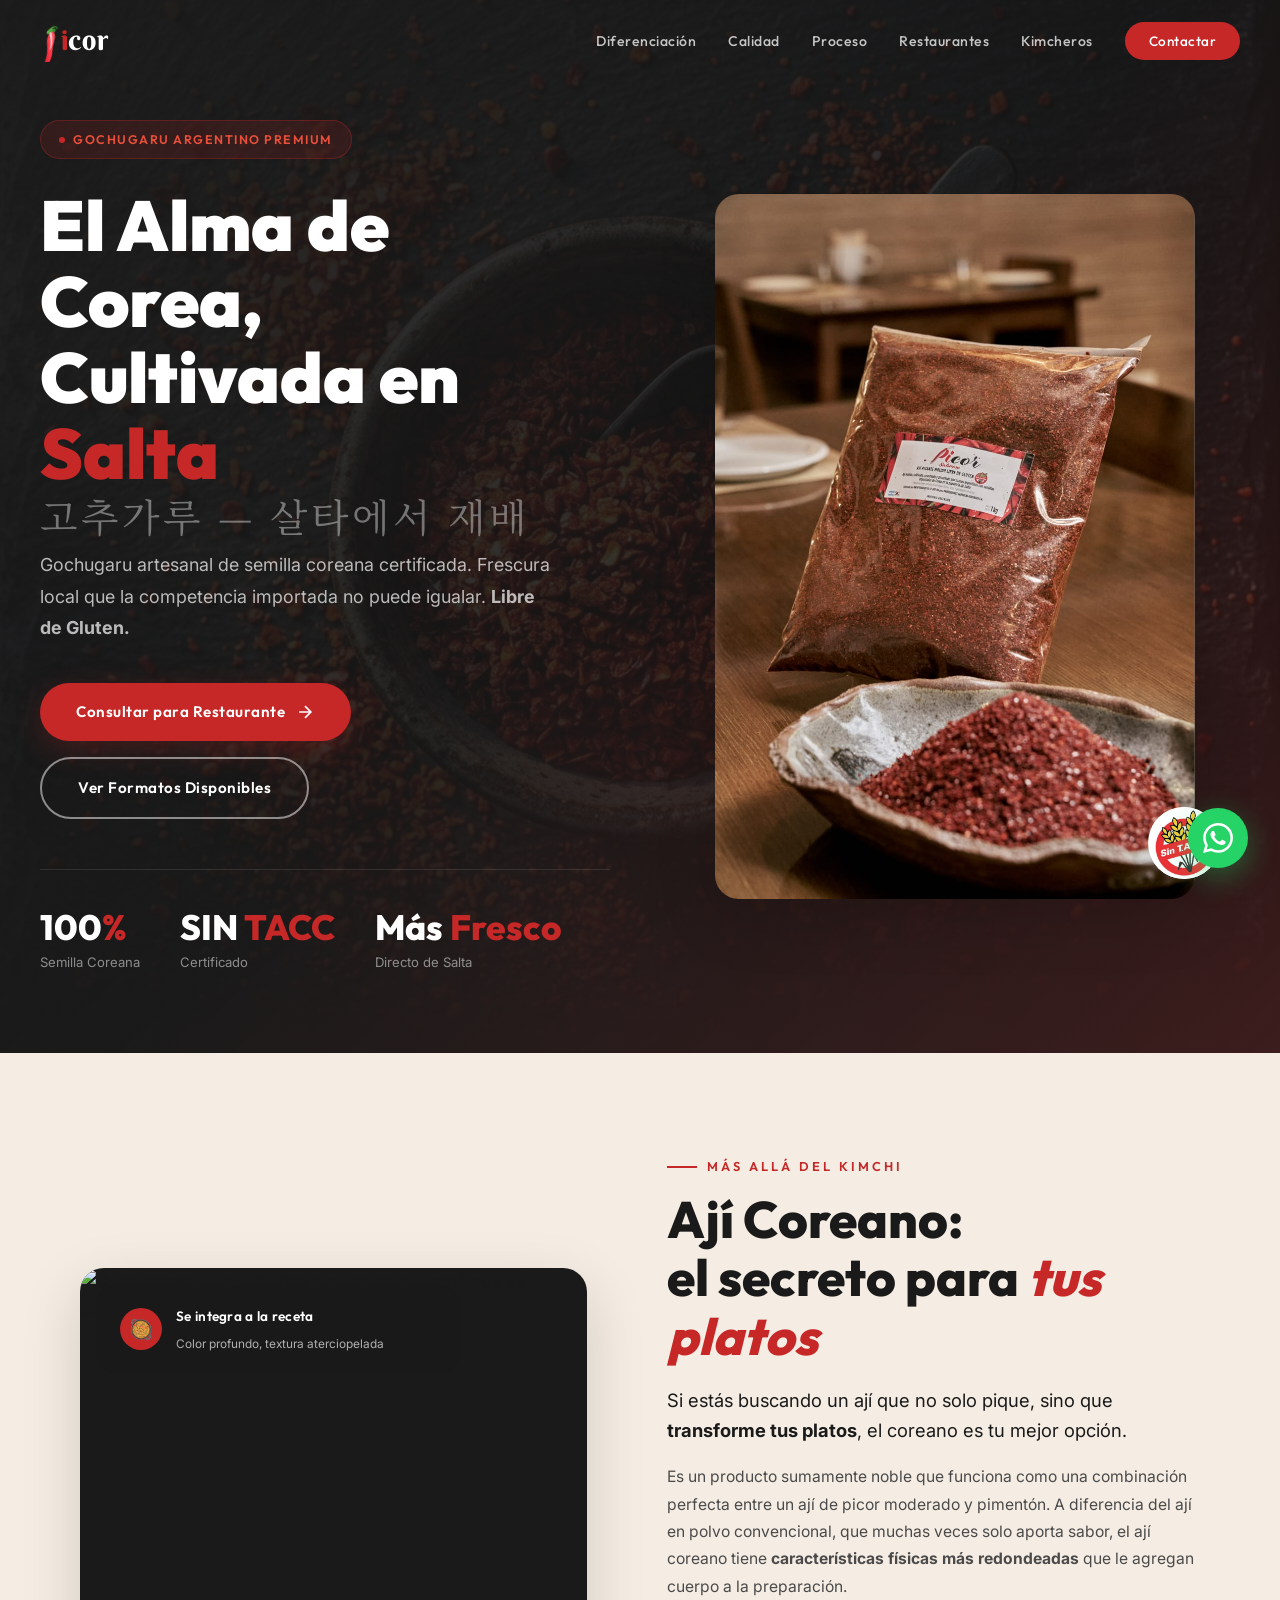
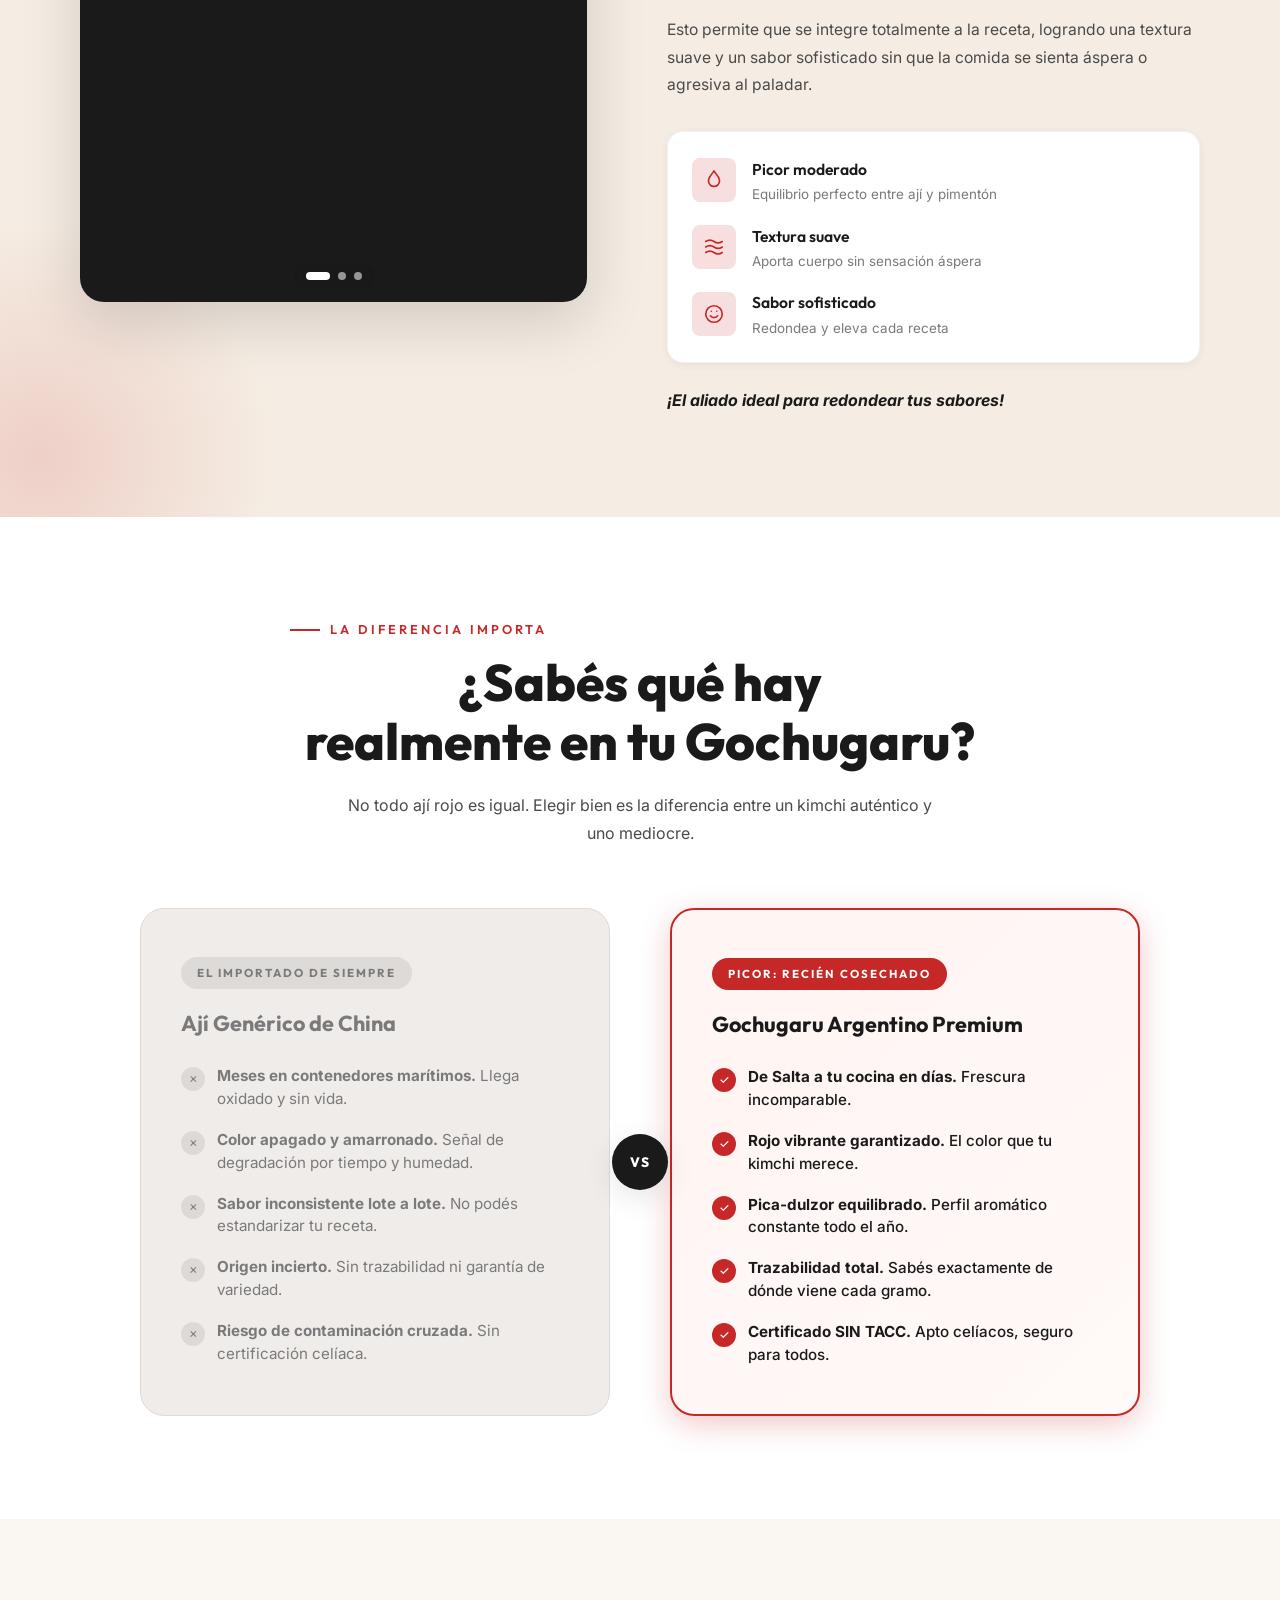
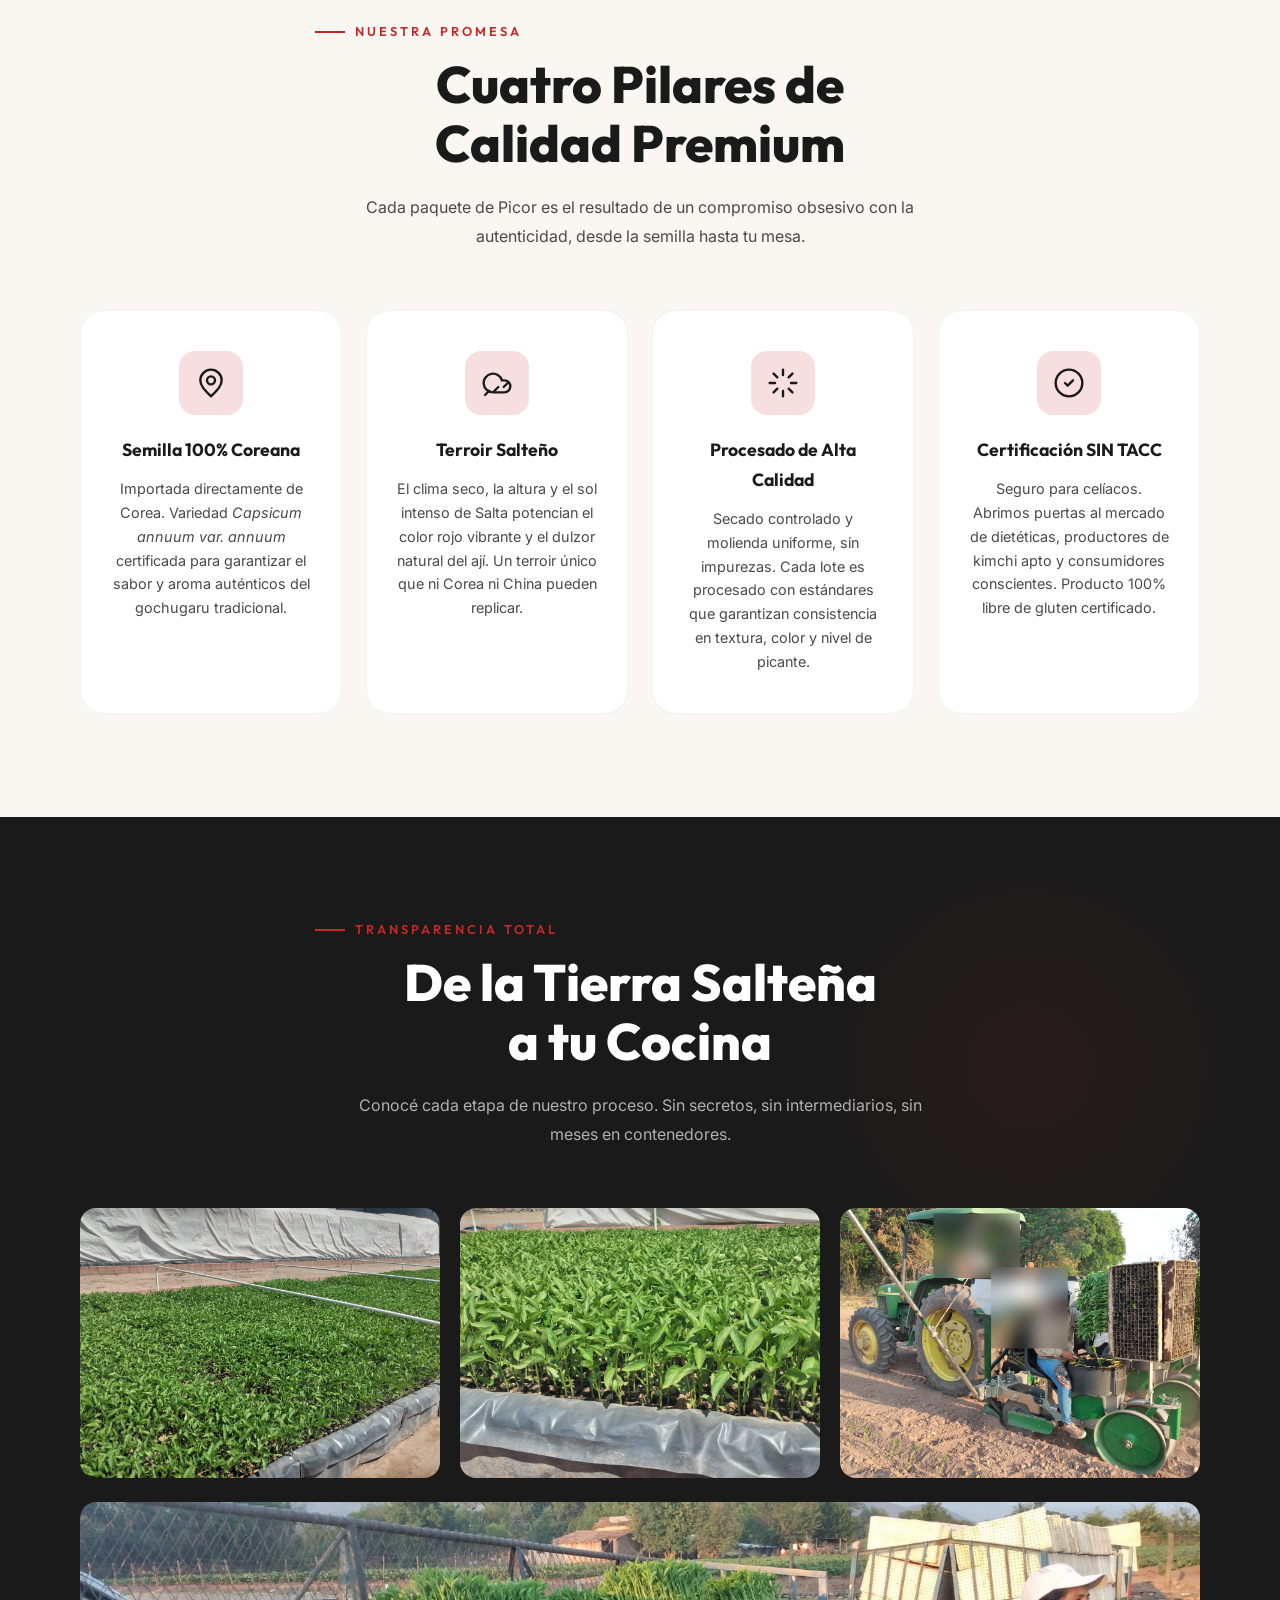
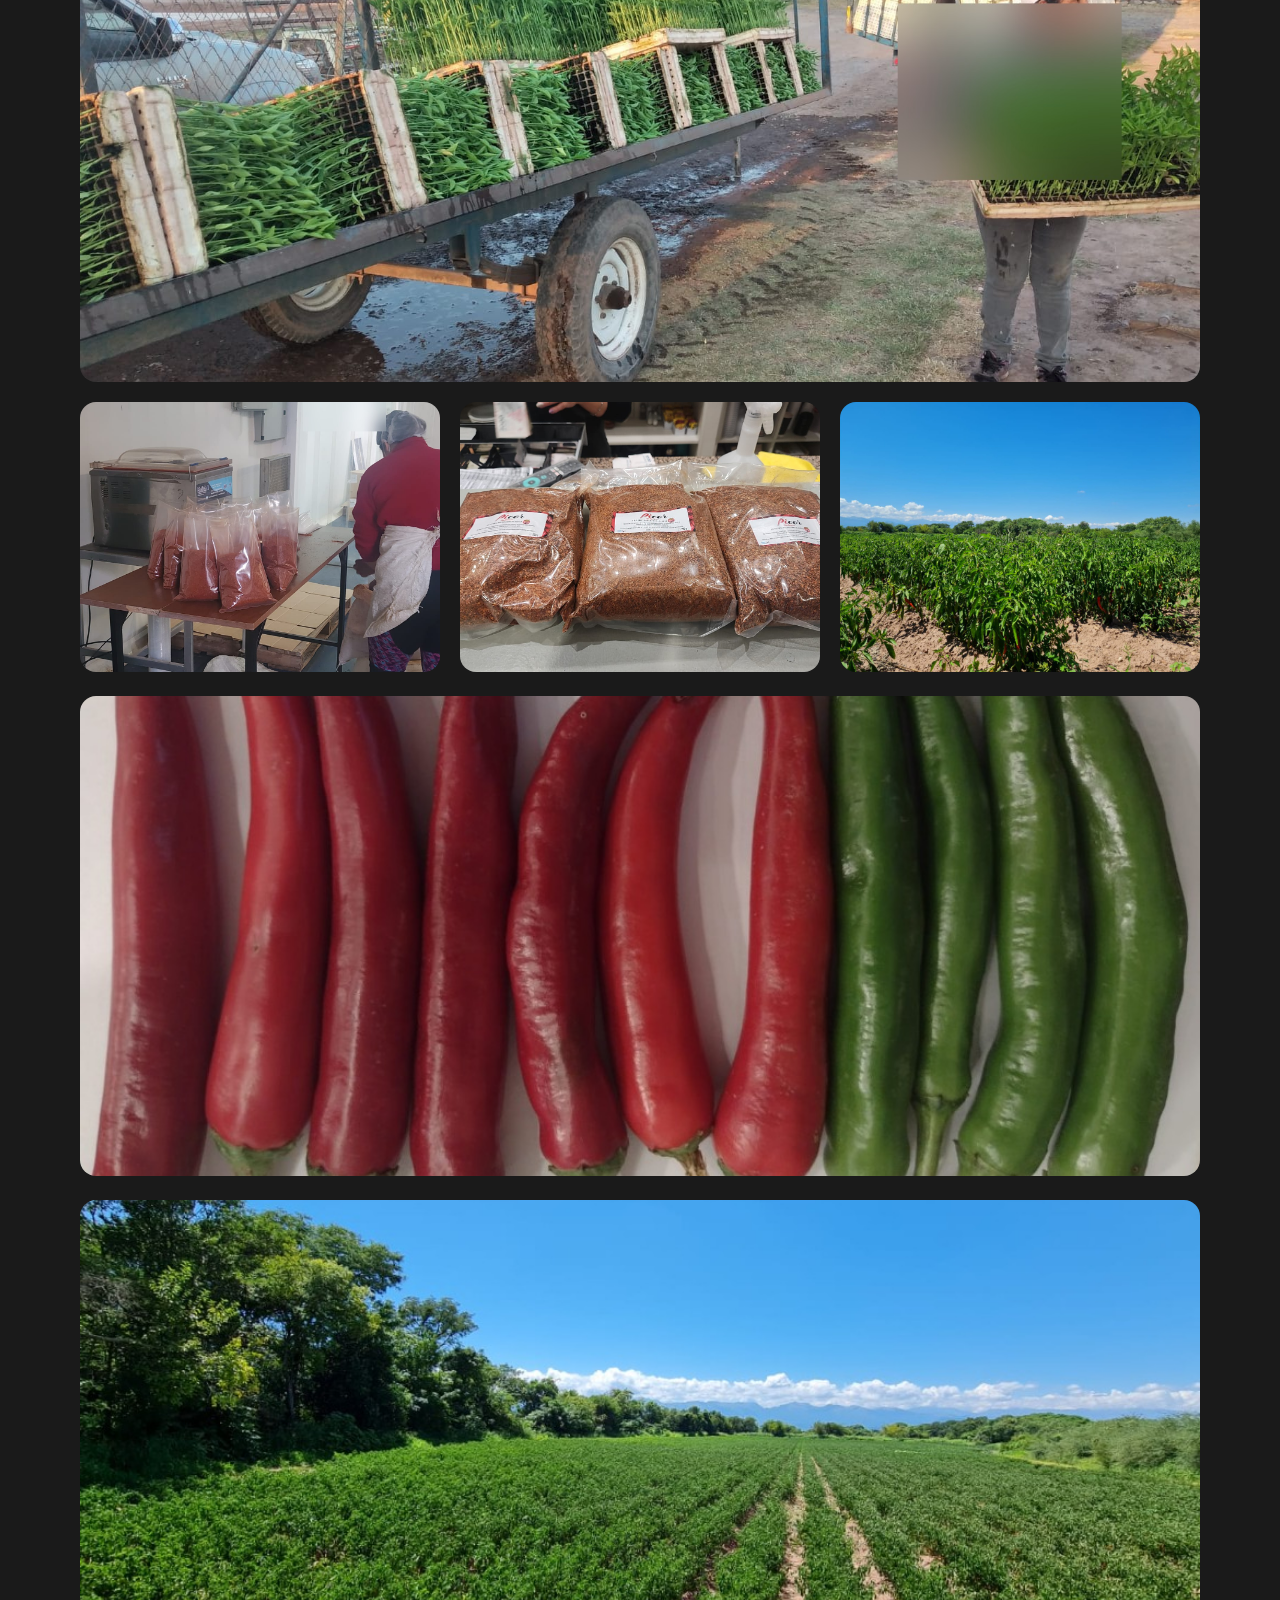
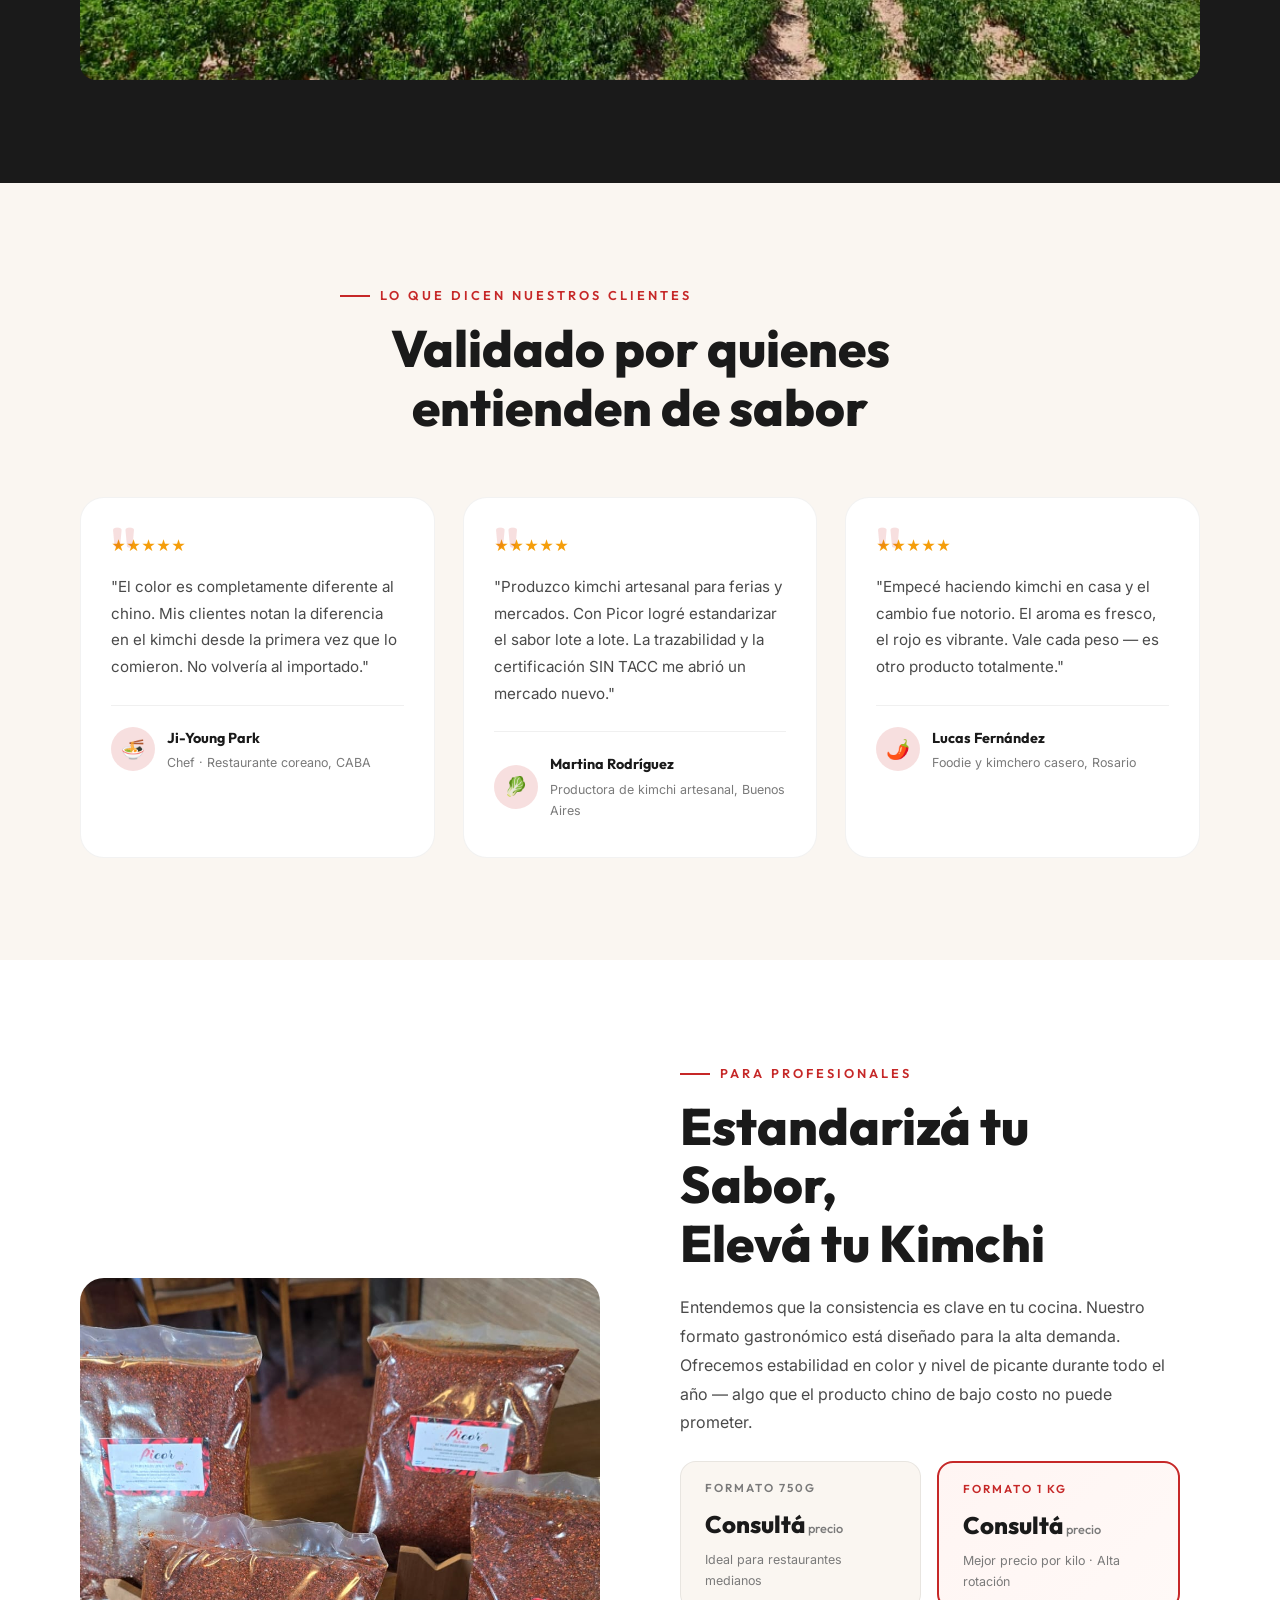
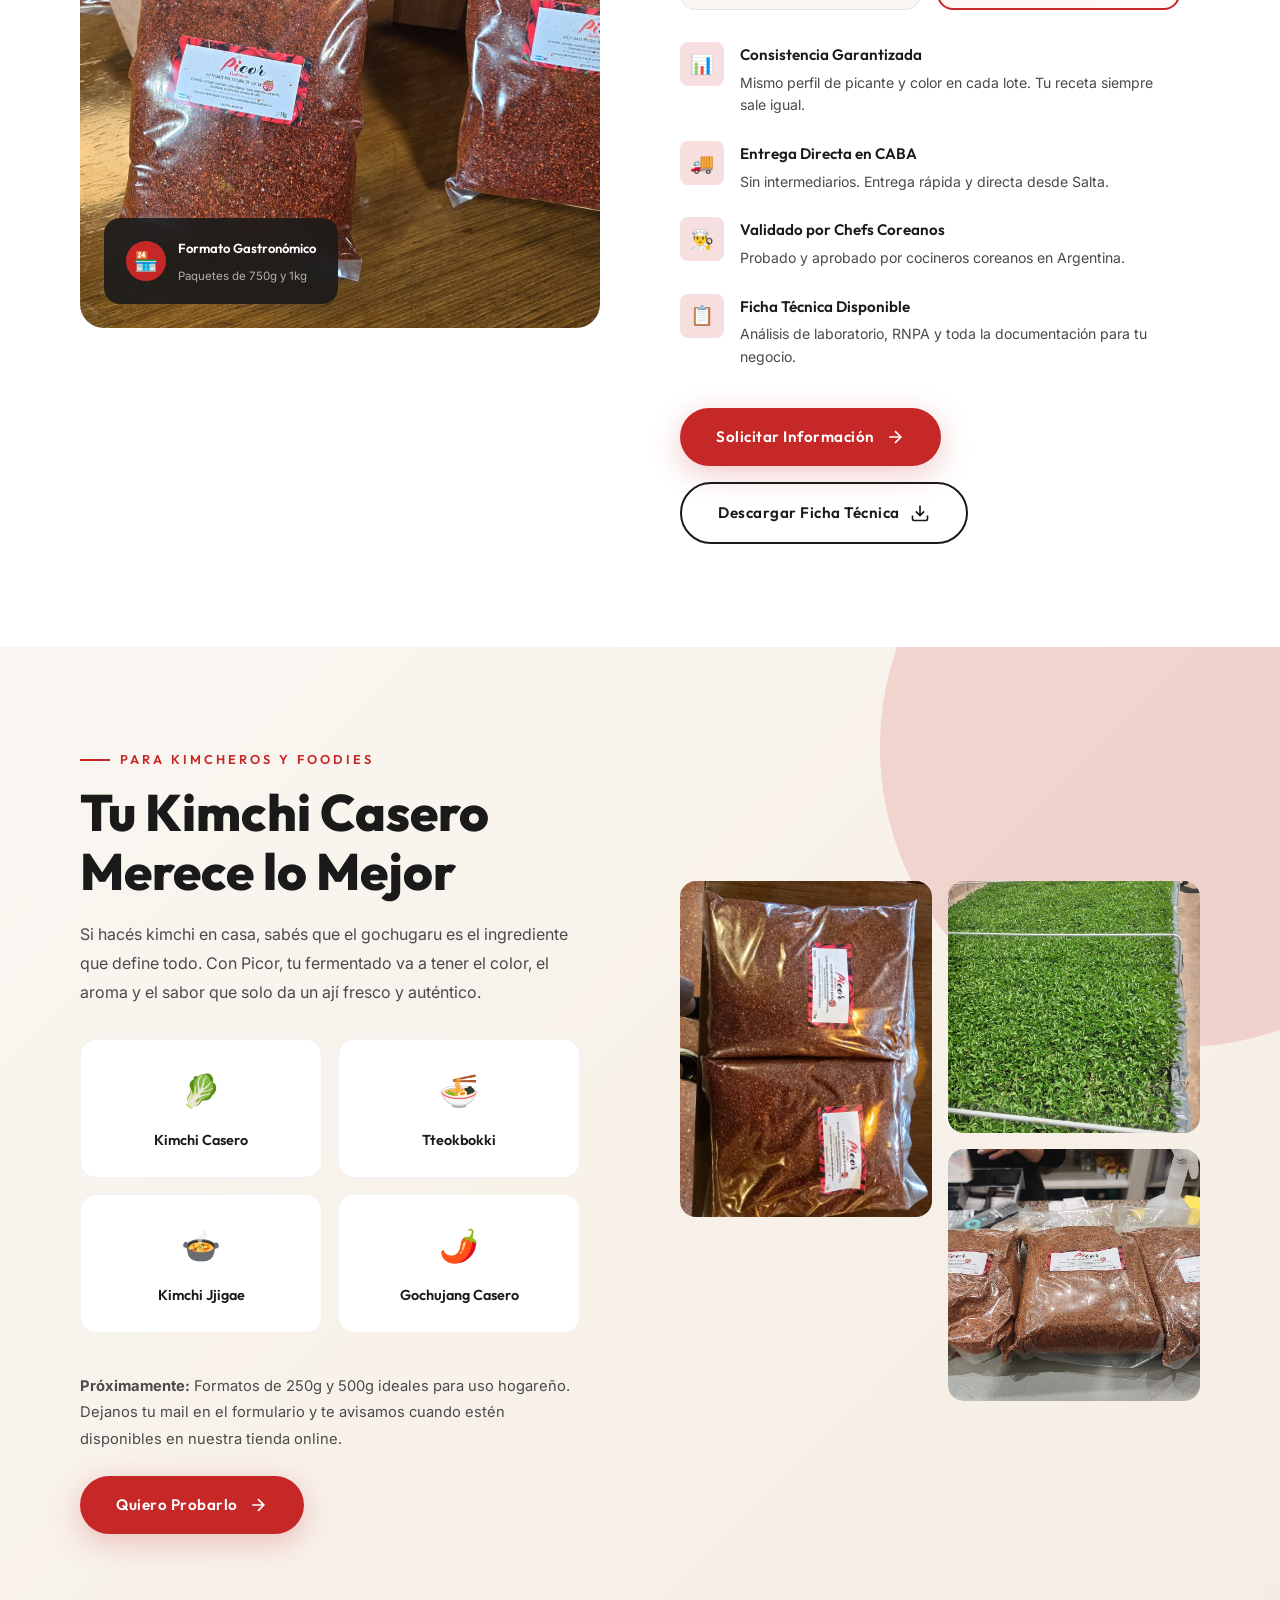
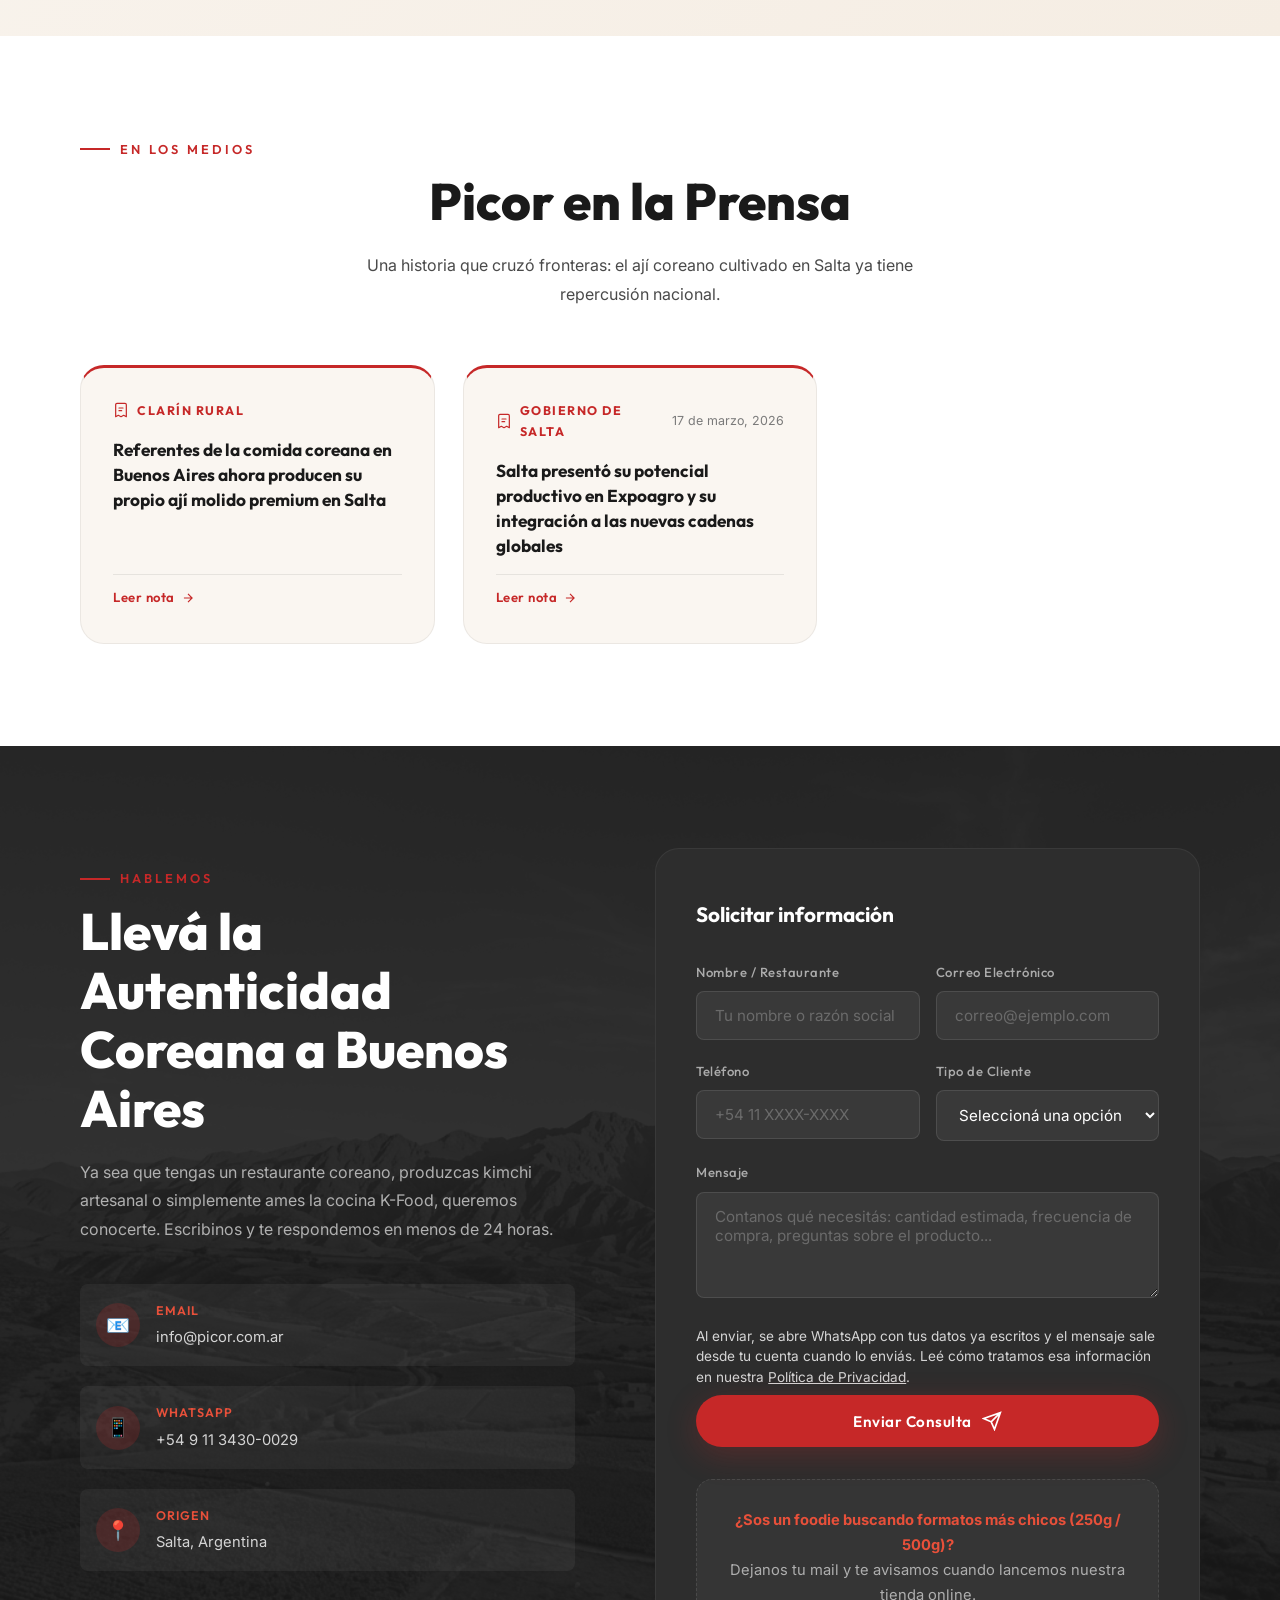
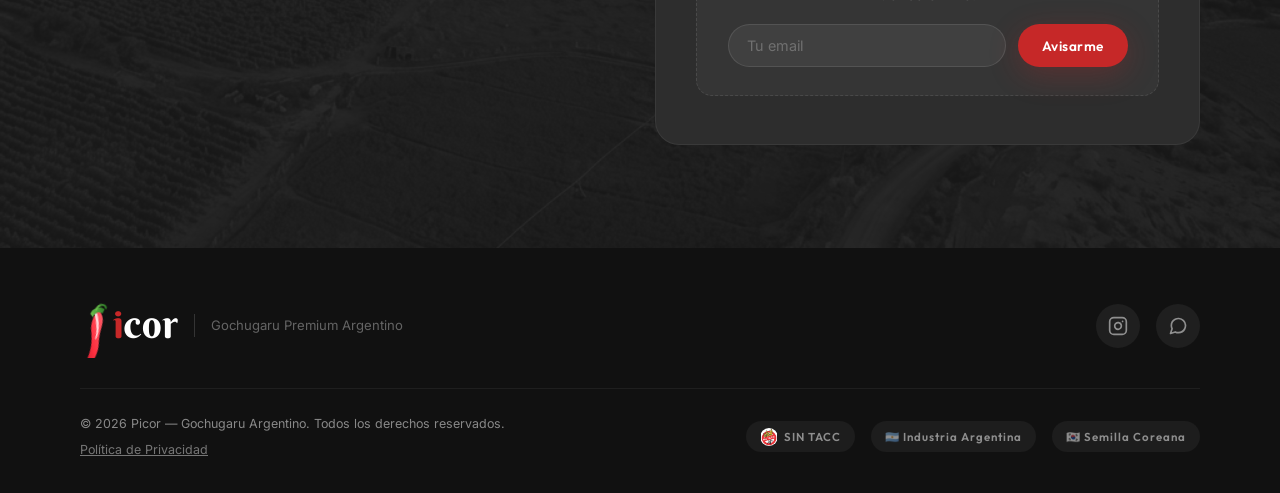
==== commit 296dc2e6: "fix(privacy,forms,measurement): clear the fix-now bucket — FIX-02, FIX-03, FIX-04 Step 5 of `adopt-a" ====
--- a/index.html
+++ b/index.html
@@ -843,9 +843,10 @@
 
           <div class="form-success" id="formSuccess">
             <div class="form-success__icon">✅</div>
-            <div class="form-success__title">¡Consulta enviada!</div>
-            <p class="form-success__desc">Se abrió WhatsApp con tu mensaje. Te respondemos en menos de 24 horas.</p>
-            <button class="form-success__back" id="formSuccessBack">Enviar otra consulta</button>
+            <div class="form-success__title" id="formSuccessTitle">Ya casi</div>
+            <p class="form-success__desc" id="formSuccessDesc">Abrimos WhatsApp con tu mensaje escrito. <strong>Tocá enviar en WhatsApp</strong> para que nos llegue — hasta que lo hagas, no lo recibimos.</p>
+            <a class="form-success__fallback" id="formSuccessLink" target="_blank" rel="noopener noreferrer" hidden>Abrir WhatsApp con mi mensaje</a>
+            <button class="form-success__back" id="formSuccessBack">Escribir otra consulta</button>
           </div>
 
           <form id="contactForm" action="#" method="POST">
@@ -880,6 +881,11 @@
               <label for="mensaje">Mensaje</label>
               <textarea id="mensaje" name="mensaje" placeholder="Contanos qué necesitás: cantidad estimada, frecuencia de compra, preguntas sobre el producto..." rows="4"></textarea>
             </div>
+            <p class="form-legal">
+              Al enviar, se abre WhatsApp con tus datos ya escritos y el mensaje sale desde tu
+              cuenta cuando lo enviás. Leé cómo tratamos esa información en nuestra
+              <a href="/privacy.html">Política de Privacidad</a>.
+            </p>
             <div class="form-submit">
               <button type="submit" class="btn btn--primary" id="submitForm">
                 Enviar Consulta
@@ -941,7 +947,9 @@
         </div>
       </div>
       <div class="footer__bottom">
-        <span>© 2026 Picor — Gochugaru Argentino. Todos los derechos reservados.</span>
+        <span>© 2026 Picor — Gochugaru Argentino. Todos los derechos reservados.
+          <span class="footer__legal"><a href="/privacy.html">Política de Privacidad</a></span>
+        </span>
         <div class="footer__badges">
           <span class="footer__badge"><img src="images/ui-badge-sin-tacc.jpg" alt="Sin TACC" style="width: 18px; height: 18px; object-fit: contain; border-radius: 50%;"> SIN TACC</span>
           <span class="footer__badge">🇦🇷 Industria Argentina</span>
@@ -1127,14 +1135,40 @@
       texto += `*Tipo de cliente:* ${tipoTexto}\n`;
       if (mensaje) texto += `\n*Mensaje:*\n${mensaje}`;
 
-      window.trackPicorEvent('generate_lead', {
+      // FIX-04 — Handbook §26: un evento se nombra por el momento que se puede verificar.
+      // Esto es una SALIDA hacia WhatsApp: la podemos ver irse y nunca ver si llegó. Se llamaba
+      // `generate_lead`, que es el nombre de un resultado, y durante cuatro meses infló la
+      // conversión con un margen que nadie puede estimar. Esa historia no se puede recalcular.
+      // IMPORTANTE: el trigger de GTM filtra por nombre de evento. Ver GTM_SETUP.md.
+      window.trackPicorEvent('messaging_intent', {
         lead_type: 'contact_form',
         client_type: tipoCliente.value || 'desconocido',
       });
 
-      window.open(`https://wa.me/5491134300029?text=${encodeURIComponent(texto)}`, '_blank');
-
-      // Mostrar feedback y ocultar formulario
+      // FIX-03 — Handbook §26: un estado de éxito se muestra solo por algo que realmente pasó.
+      // `window.open` devuelve null cuando el navegador lo bloquea, que es exactamente lo que
+      // pasa en el navegador embebido de Instagram, por donde llega buena parte de esta visita.
+      // Antes mostrábamos "¡Consulta enviada!" igual: el visitante se iba creyendo que había
+      // terminado mientras el negocio no recibía nada.
+      const waUrl = `https://wa.me/5491134300029?text=${encodeURIComponent(texto)}`;
+      const waWindow = window.open(waUrl, '_blank');
+
+      const successTitle = document.getElementById('formSuccessTitle');
+      const successDesc = document.getElementById('formSuccessDesc');
+      const successLink = document.getElementById('formSuccessLink');
+
+      successLink.href = waUrl;
+
+      if (waWindow) {
+        successTitle.textContent = 'Ya casi';
+        successDesc.innerHTML = 'Abrimos WhatsApp con tu mensaje escrito. <strong>Tocá enviar en WhatsApp</strong> para que nos llegue — hasta que lo hagas, no lo recibimos.';
+        successLink.hidden = true;
+      } else {
+        successTitle.textContent = 'No pudimos abrir WhatsApp';
+        successDesc.innerHTML = 'Tu navegador bloqueó la ventana, así que <strong>tu mensaje todavía no salió</strong>. Tocá el botón de abajo para abrirlo con el texto ya escrito.';
+        successLink.hidden = false;
+      }
+
       contactForm.style.display = 'none';
       formSuccess.classList.add('visible');
     });
@@ -1155,12 +1189,20 @@
         return;
       }
 
-      window.trackPicorEvent('generate_lead', {
+      // FIX-04 — misma razón que arriba: es una salida, no un alta. No existe lista de correo
+      // a la que dar de alta a nadie (OPEN-02), así que `generate_lead` describía algo que el
+      // negocio no tiene.
+      window.trackPicorEvent('messaging_intent', {
         lead_type: 'store_waitlist',
       });
 
       const msg = encodeURIComponent(`Quiero que me avisen sobre la tienda online\n\nEmail: ${mail}`);
-      window.open(`https://wa.me/5491134300029?text=${msg}`, '_blank');
+      const waitlistUrl = `https://wa.me/5491134300029?text=${msg}`;
+
+      // FIX-03 — si el navegador bloquea la ventana, nada lo anuncia. Se lo decimos.
+      if (!window.open(waitlistUrl, '_blank')) {
+        alert('Tu navegador bloqueó la ventana de WhatsApp, así que el mensaje no salió. Escribinos directamente y te avisamos cuando abra la tienda.');
+      }
     });
   </script>
 
--- a/style.css
+++ b/style.css
@@ -2487,3 +2487,107 @@
   }
 
 }
+
+/* ============================================
+   SKIP LINK — Handbook §6c
+   Añadido con privacy.html (FIX-02). El enlace existe en privacy.html; index.html y
+   flyer-b2b.html todavía no lo tienen y eso está registrado como DEBT-05.
+   ============================================ */
+.skip-link {
+  position: absolute;
+  left: -9999px;
+  top: 0;
+  z-index: 999;
+  padding: 0.75rem 1.25rem;
+  background: #C62828;
+  color: #fff;
+  font-weight: 600;
+  text-decoration: none;
+  border-radius: 0 0 6px 0;
+}
+
+.skip-link:focus {
+  left: 0;
+  outline: 3px solid #fff;
+  outline-offset: -6px;
+}
+
+/* ============================================
+   PÁGINAS LEGALES
+   ============================================ */
+.legal {
+  padding: 3rem 0 4rem;
+  max-width: 100%;
+}
+
+.legal h1 {
+  font-size: 2rem;
+  line-height: 1.2;
+  margin-bottom: 0.5rem;
+}
+
+.legal h2 {
+  font-size: 1.35rem;
+  line-height: 1.3;
+  margin: 2.5rem 0 0.75rem;
+}
+
+.legal h3 {
+  font-size: 1.05rem;
+  line-height: 1.4;
+  margin: 1.75rem 0 0.5rem;
+}
+
+.legal p,
+.legal li {
+  font-size: 1rem;
+  line-height: 1.7;
+  margin-bottom: 0.9rem;
+  max-width: 68ch;
+}
+
+.legal ul {
+  padding-left: 1.25rem;
+  margin-bottom: 0.9rem;
+}
+
+.legal__updated {
+  opacity: 0.7;
+  font-size: 0.95rem;
+}
+
+.legal__back {
+  margin-top: 3rem;
+  padding-top: 1.5rem;
+  border-top: 1px solid rgba(0, 0, 0, 0.1);
+}
+
+.footer__legal {
+  display: block;
+  margin-top: 0.35rem;
+}
+
+.footer__legal a {
+  color: inherit;
+  opacity: 0.85;
+  text-decoration: underline;
+}
+
+.form-legal {
+  font-size: 0.85rem;
+  line-height: 1.5;
+  opacity: 0.8;
+  margin-top: 0.75rem;
+}
+
+.form-legal a {
+  color: inherit;
+  text-decoration: underline;
+}
+
+.form-success__fallback {
+  display: inline-block;
+  margin-top: 0.75rem;
+  font-weight: 600;
+  text-decoration: underline;
+}
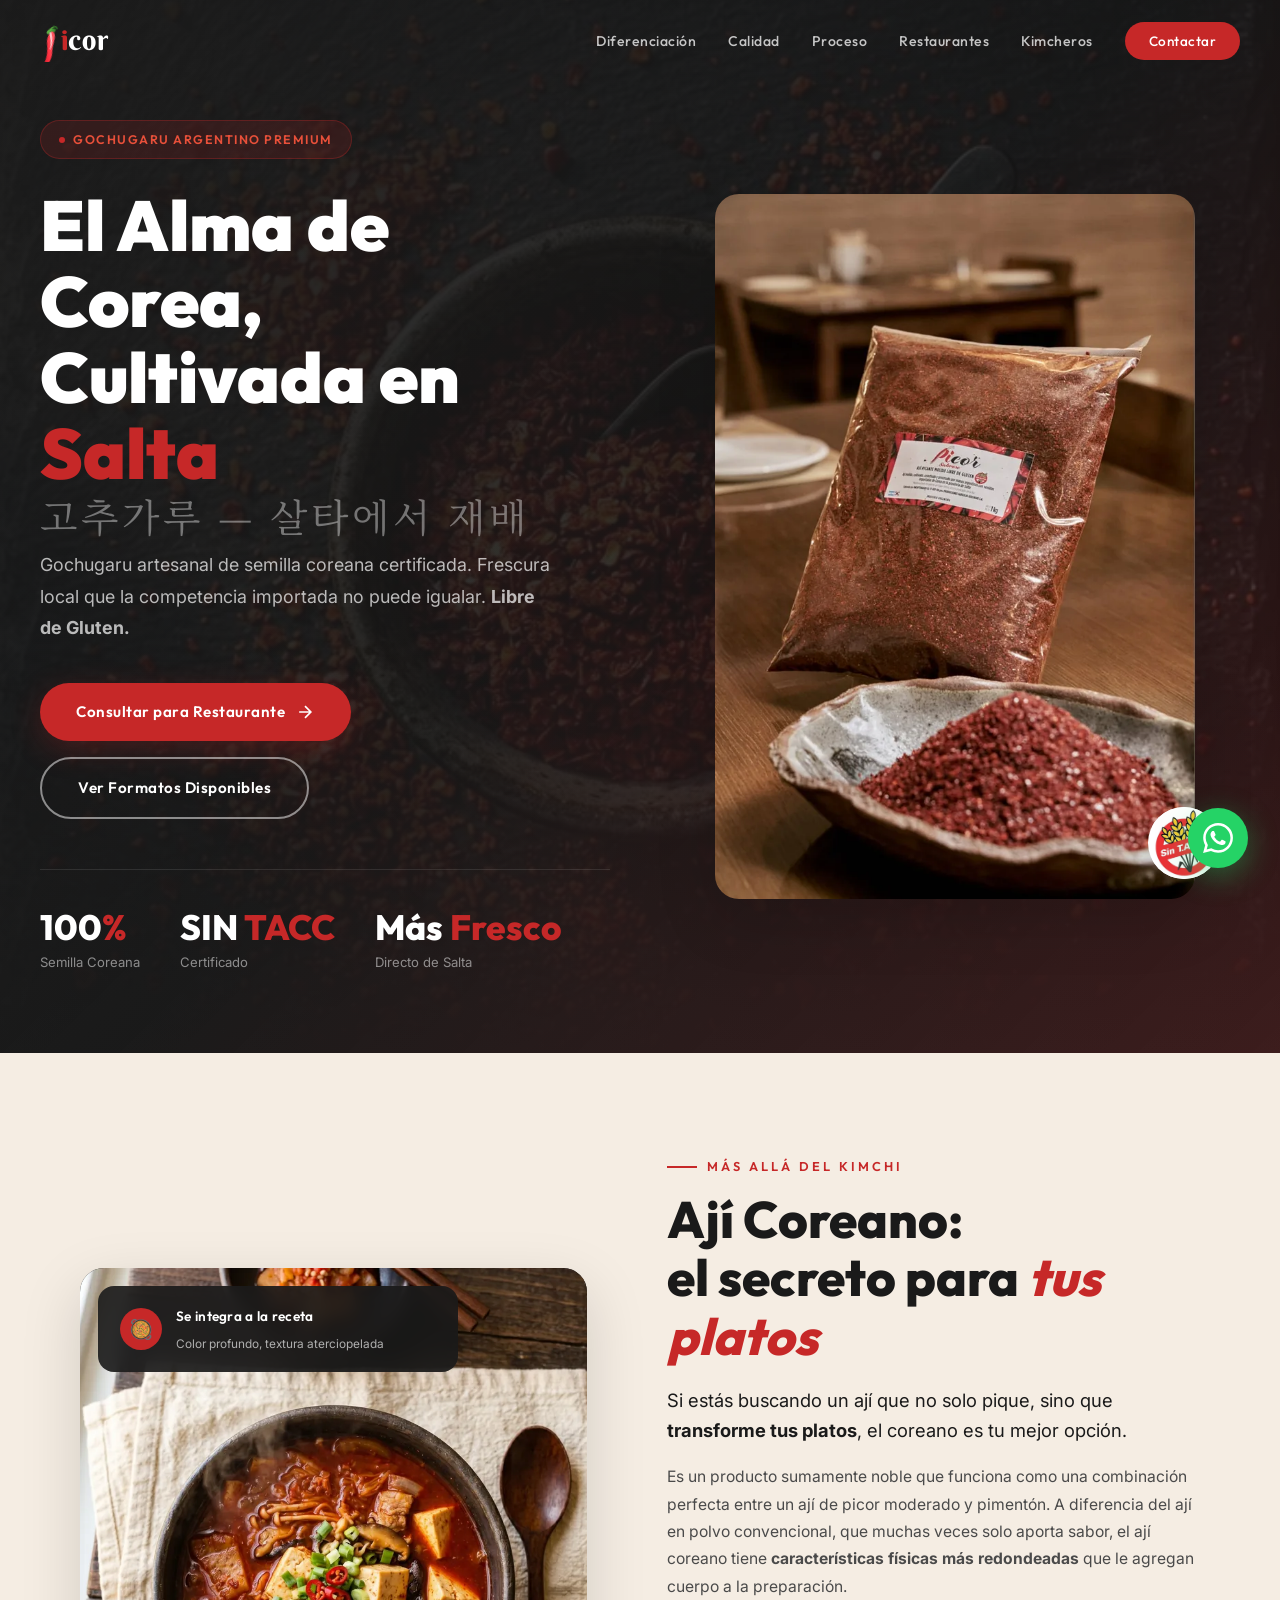
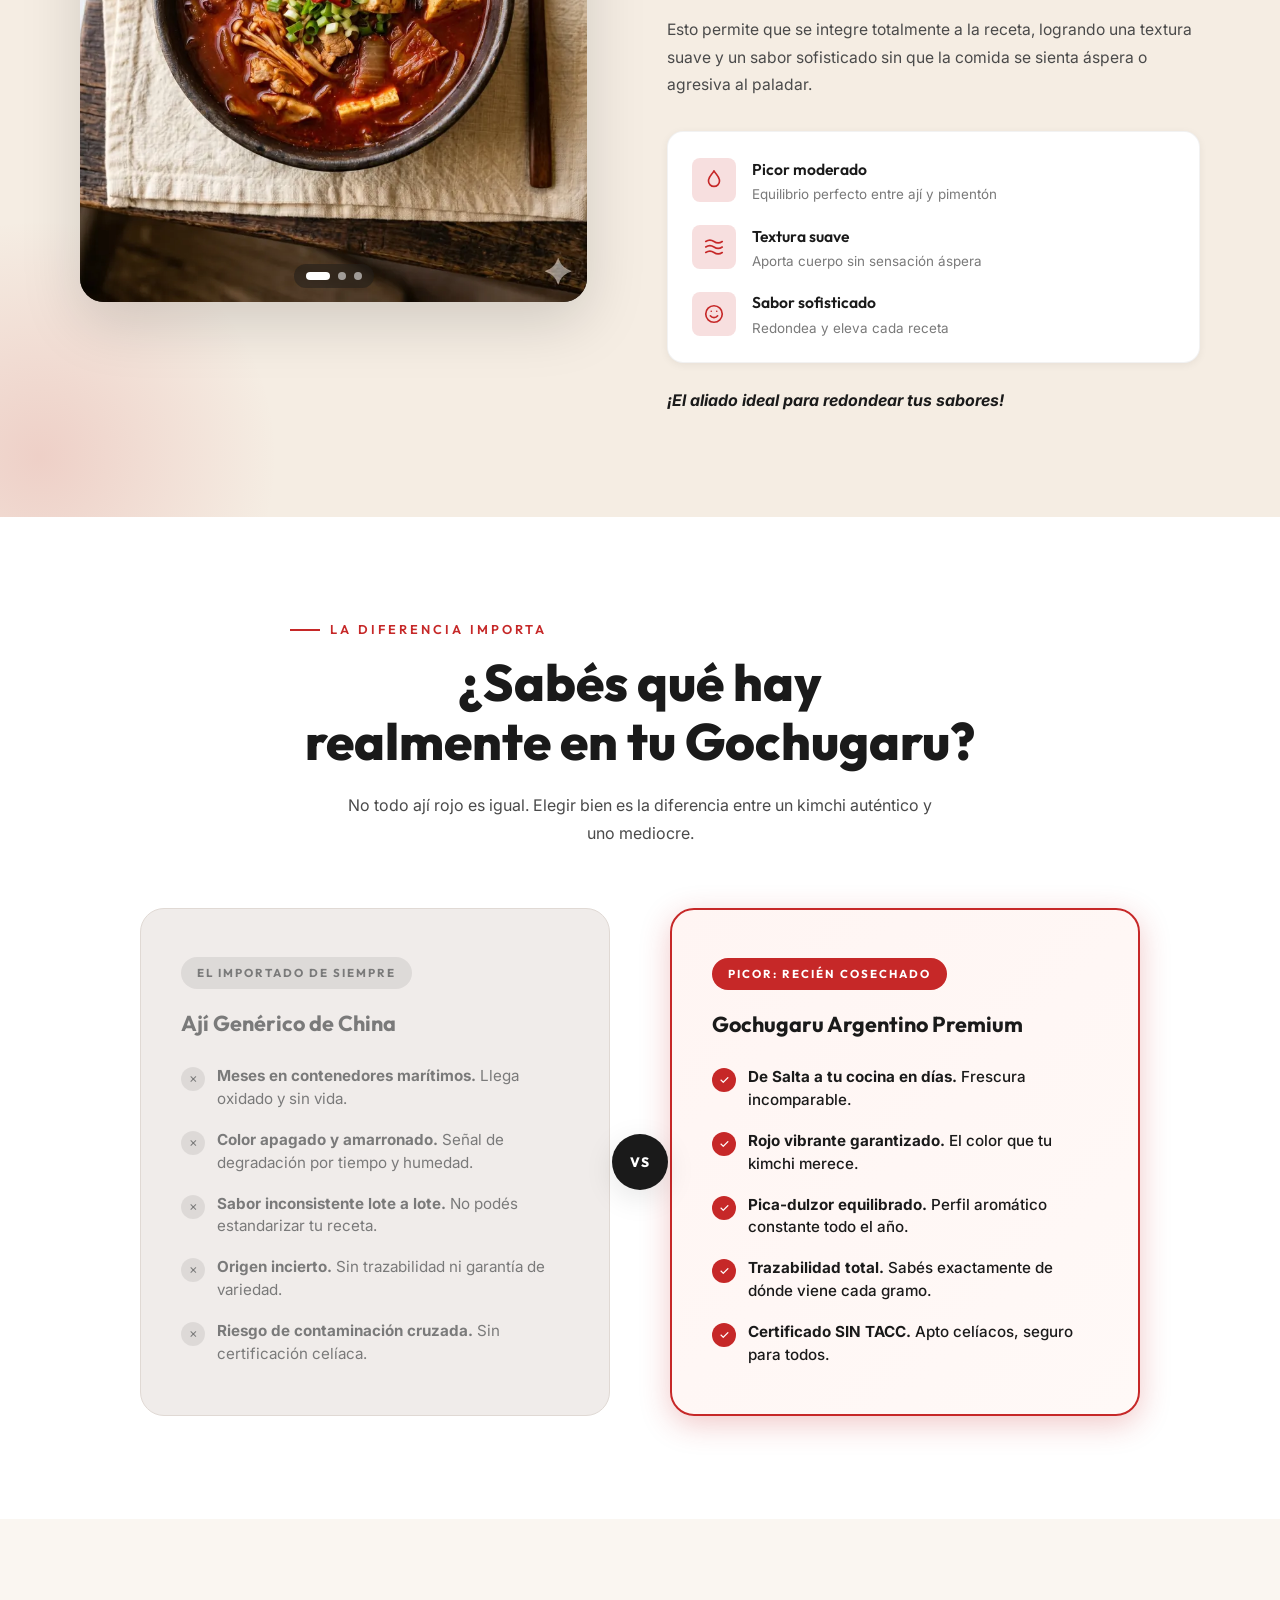
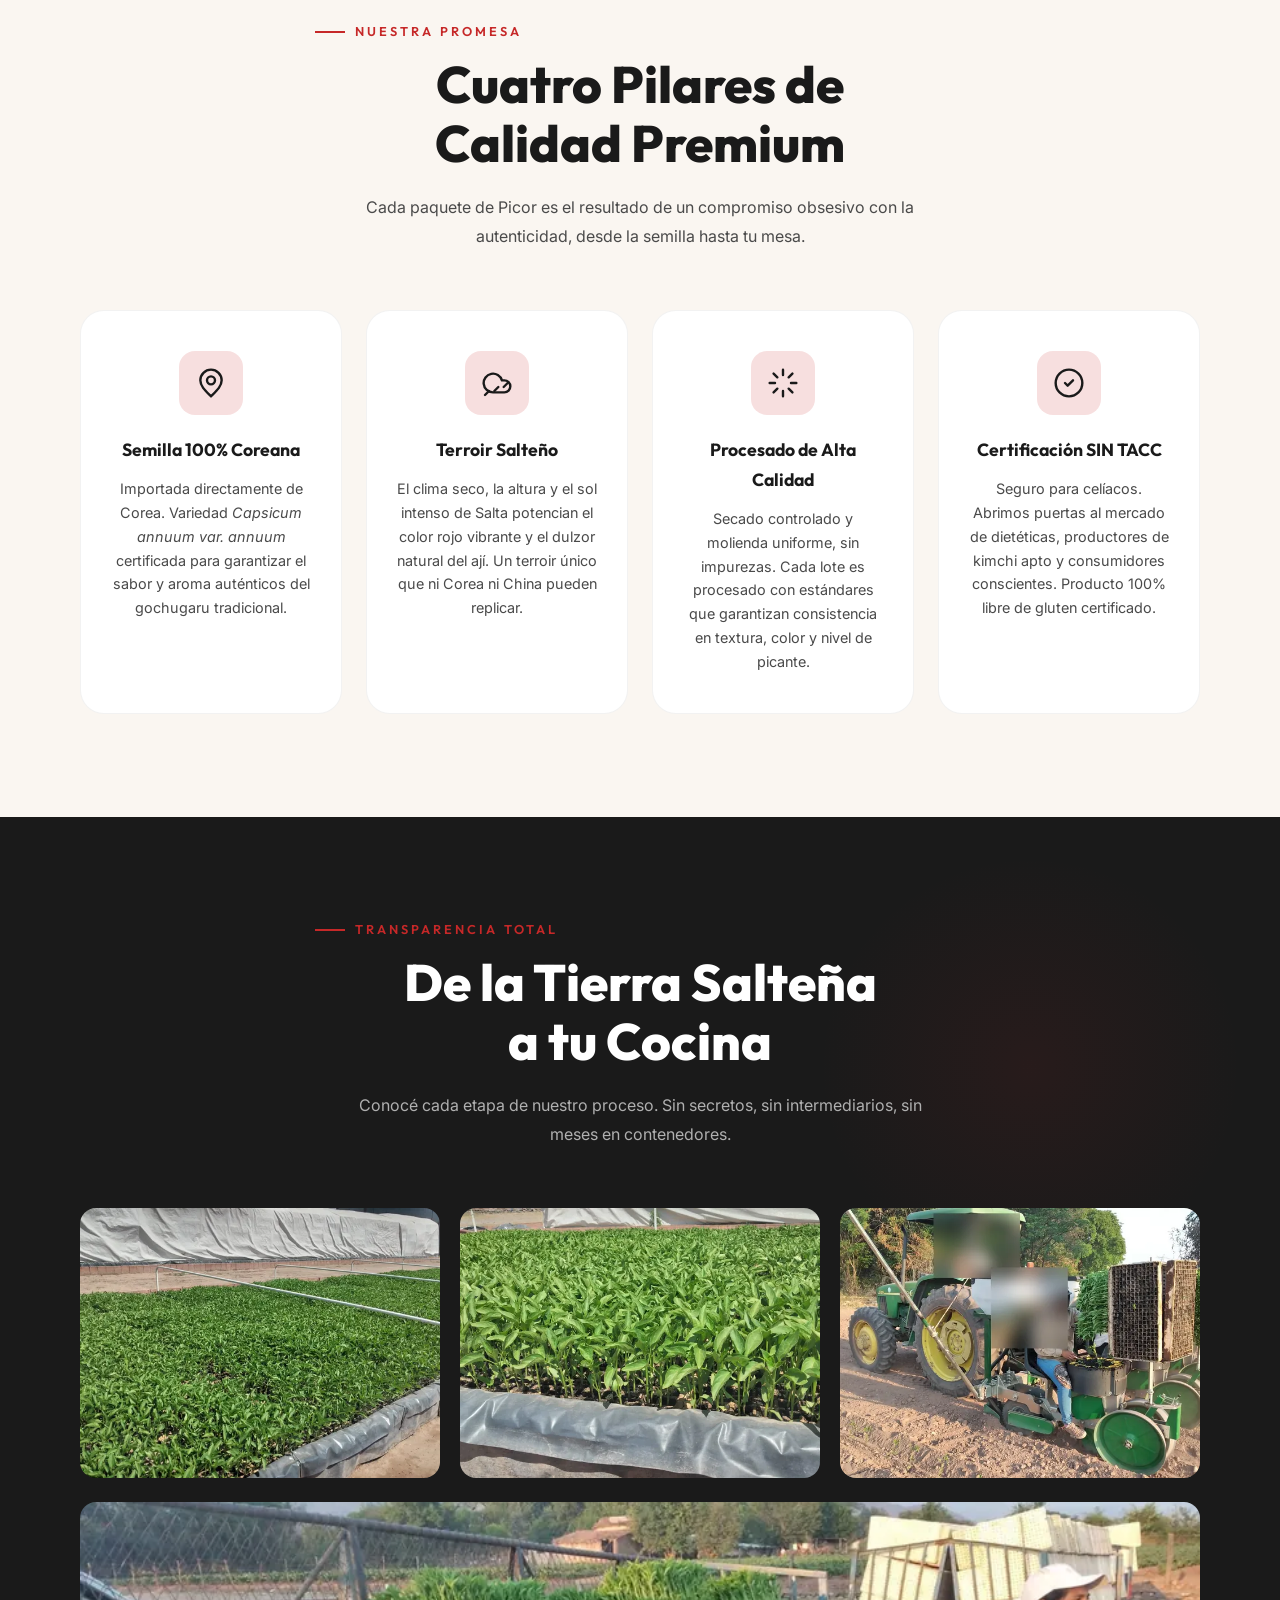
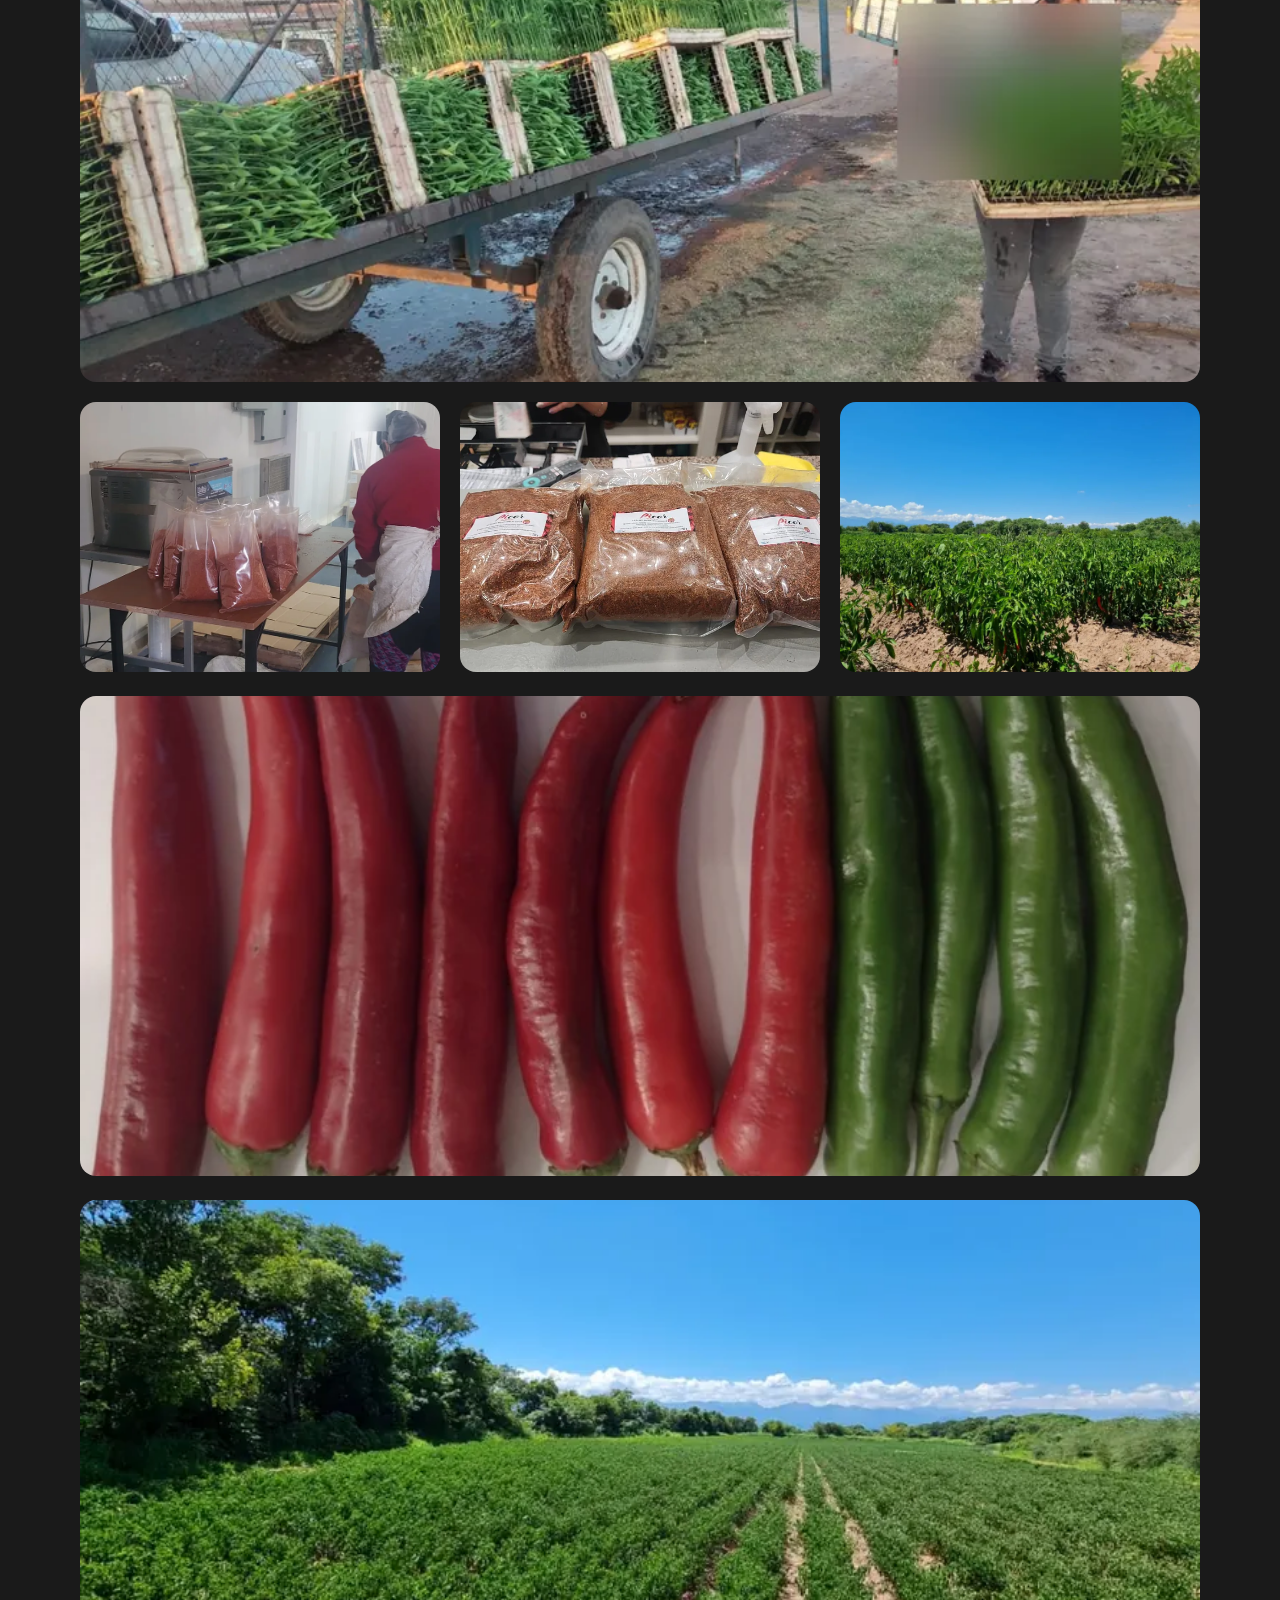
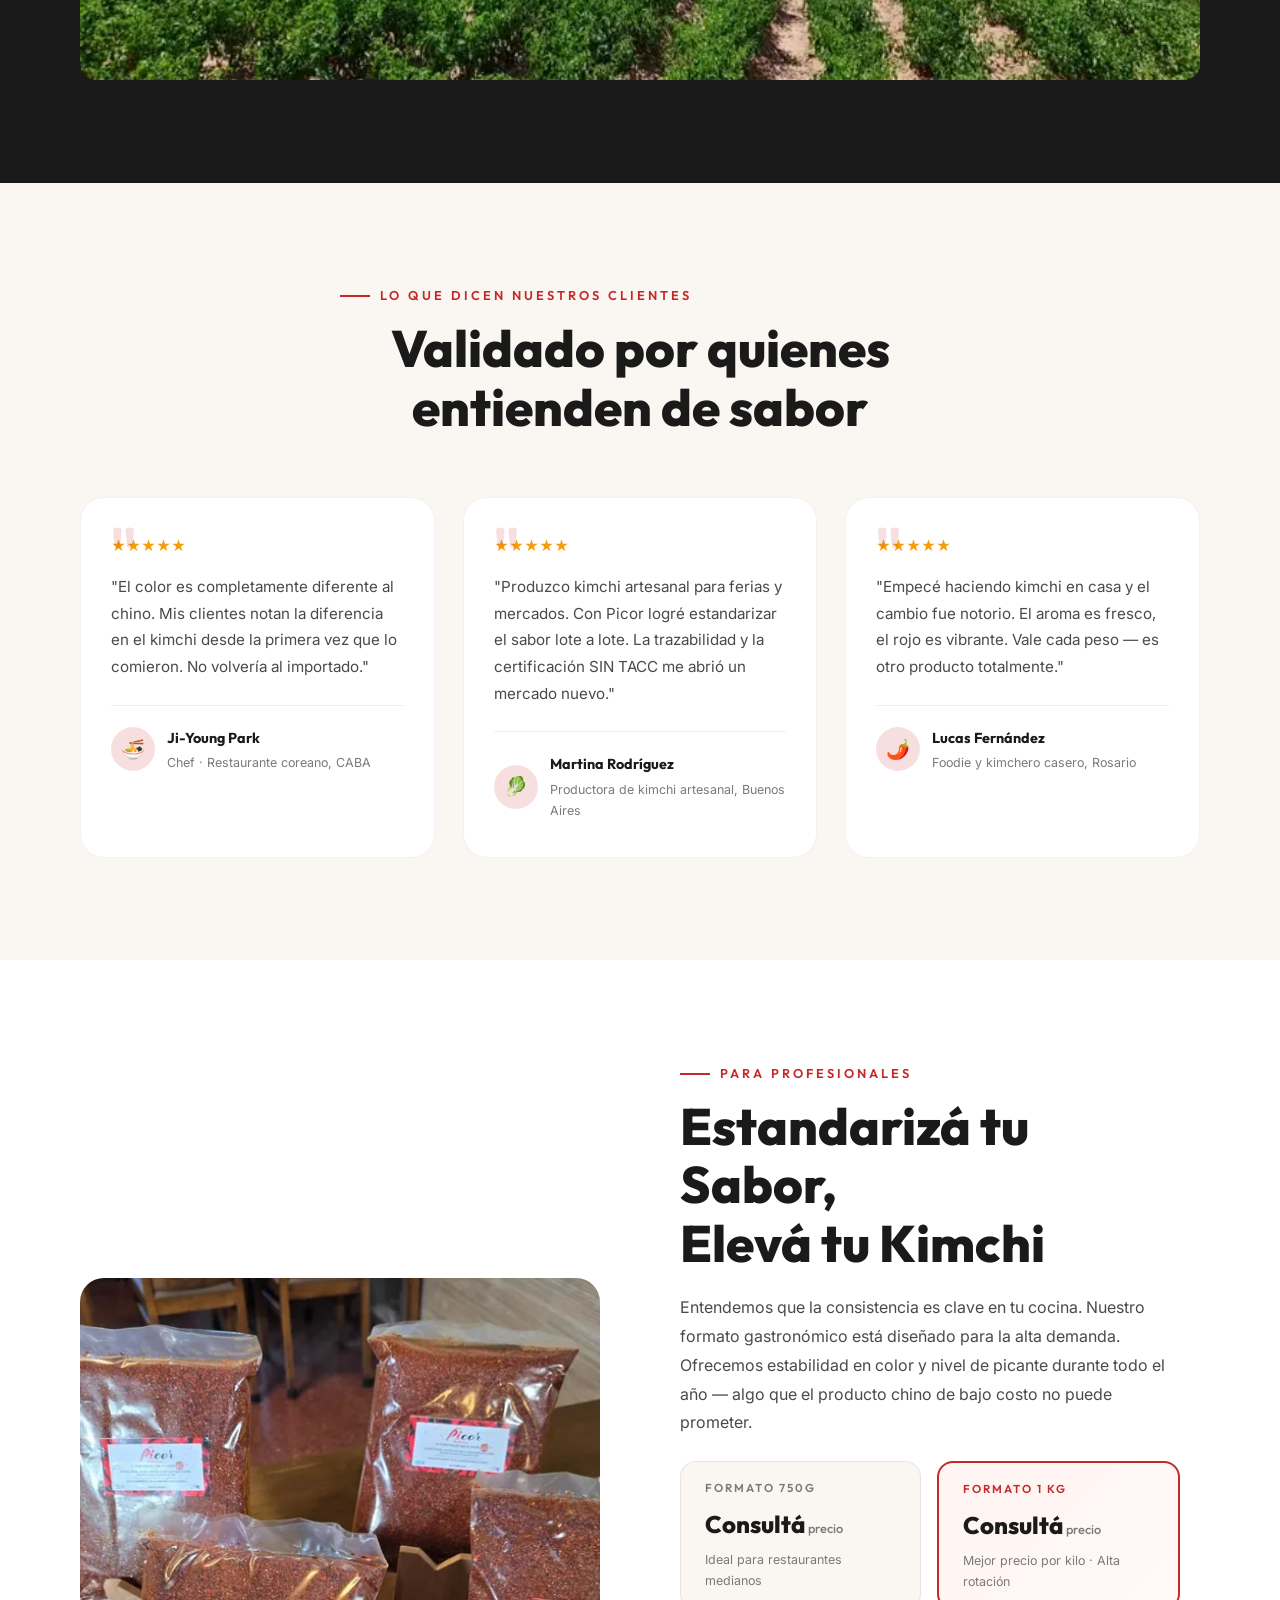
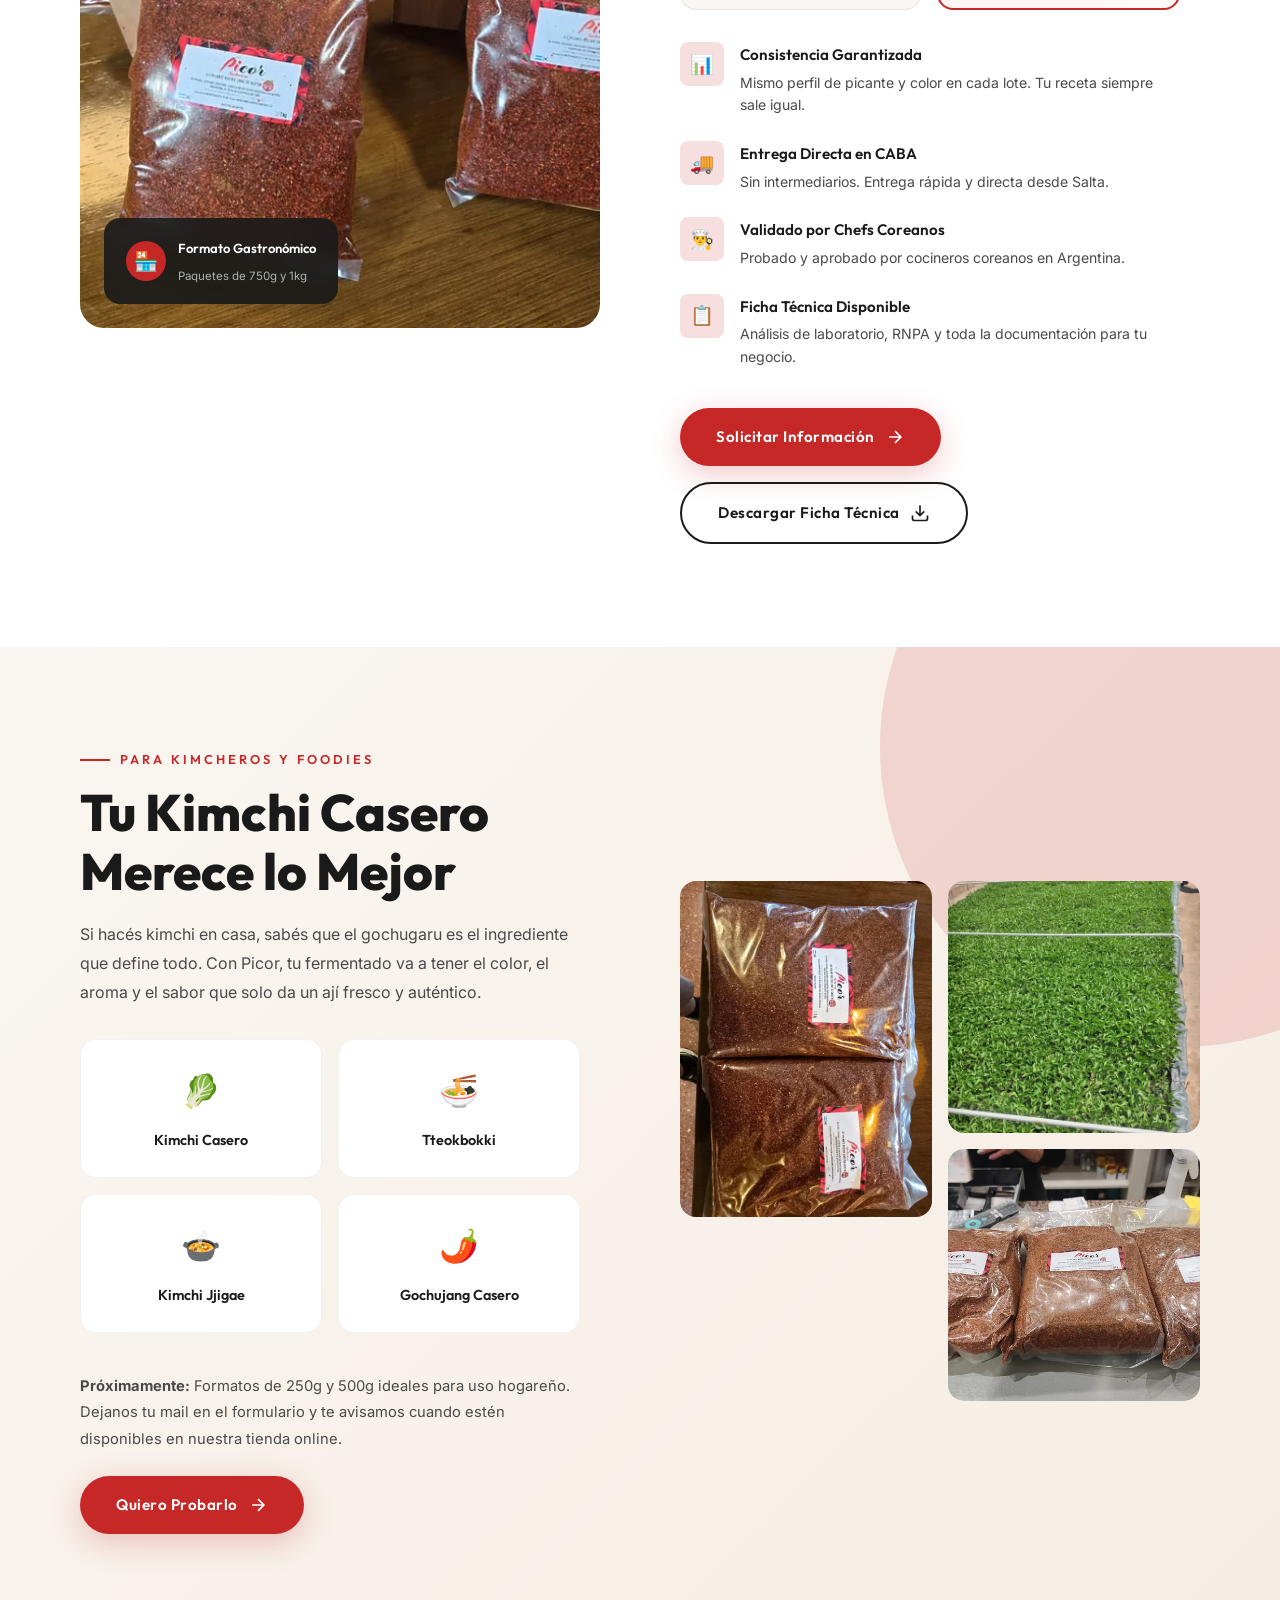
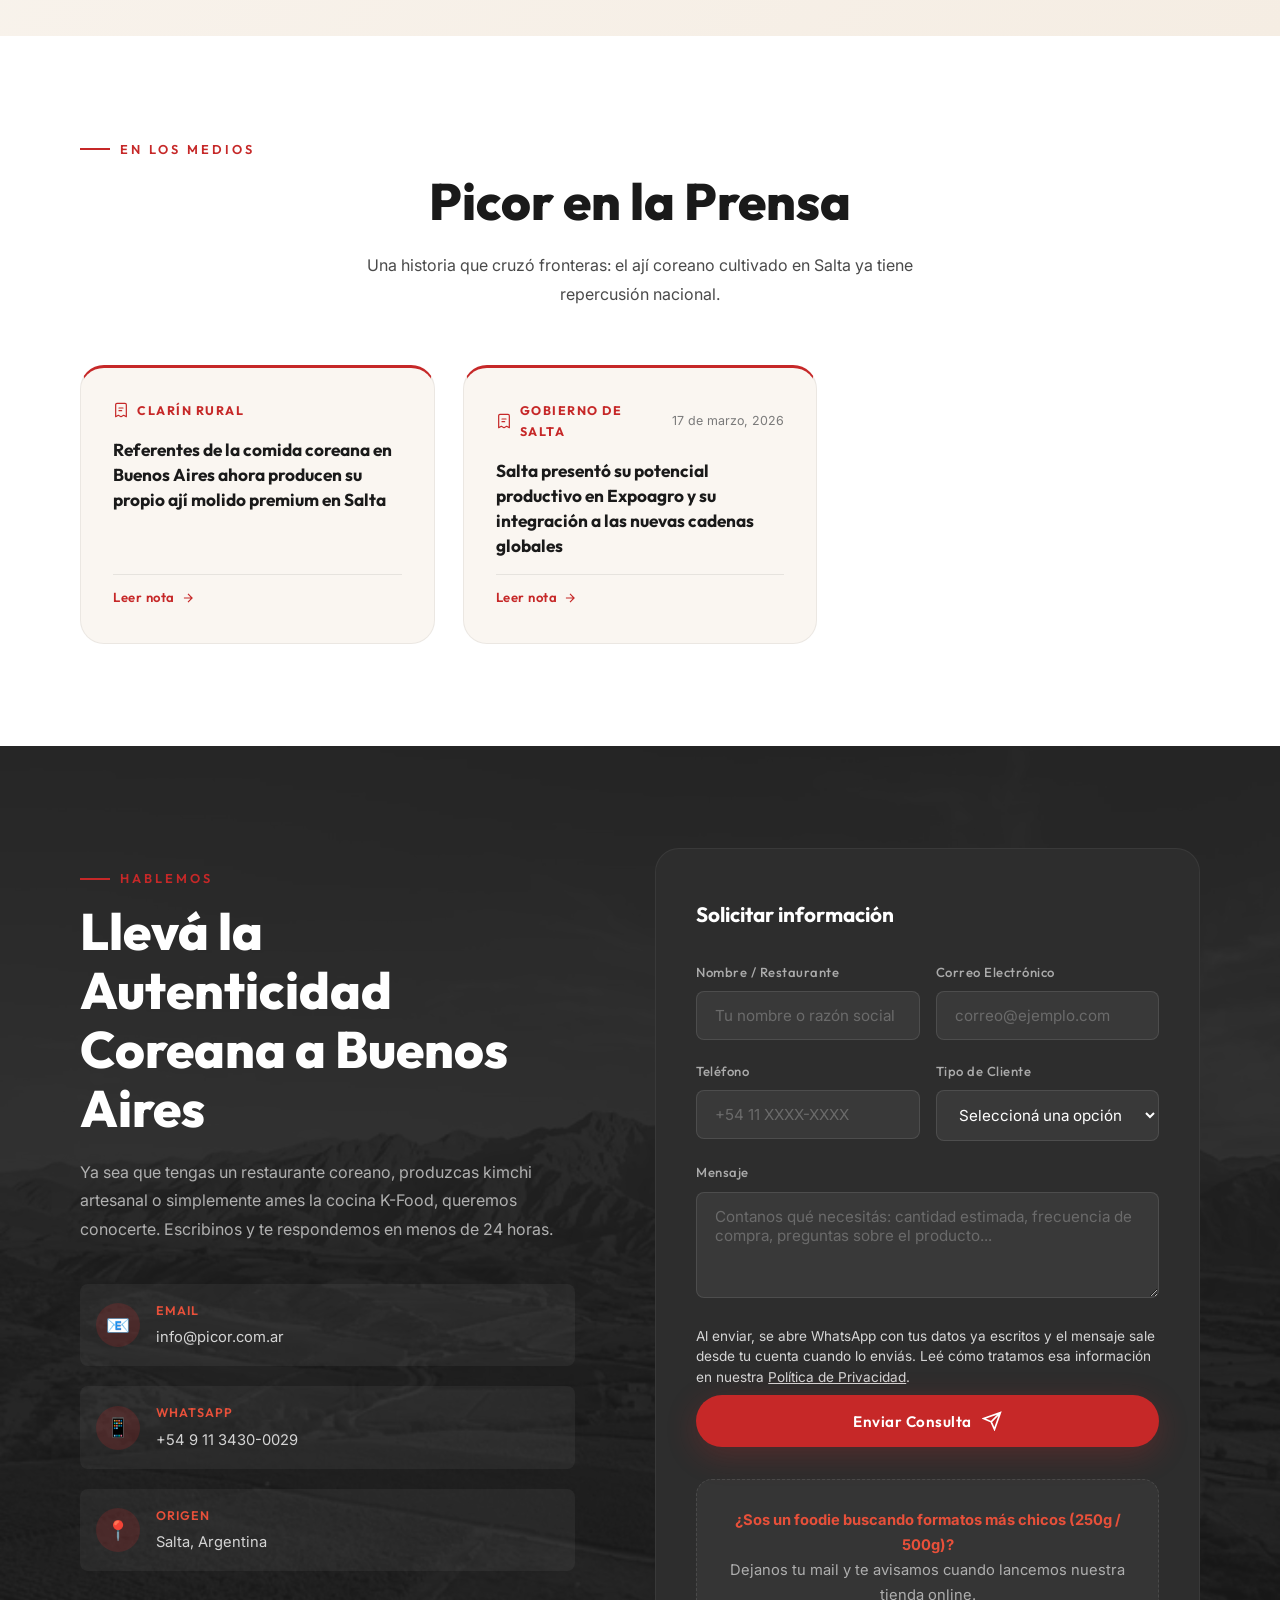
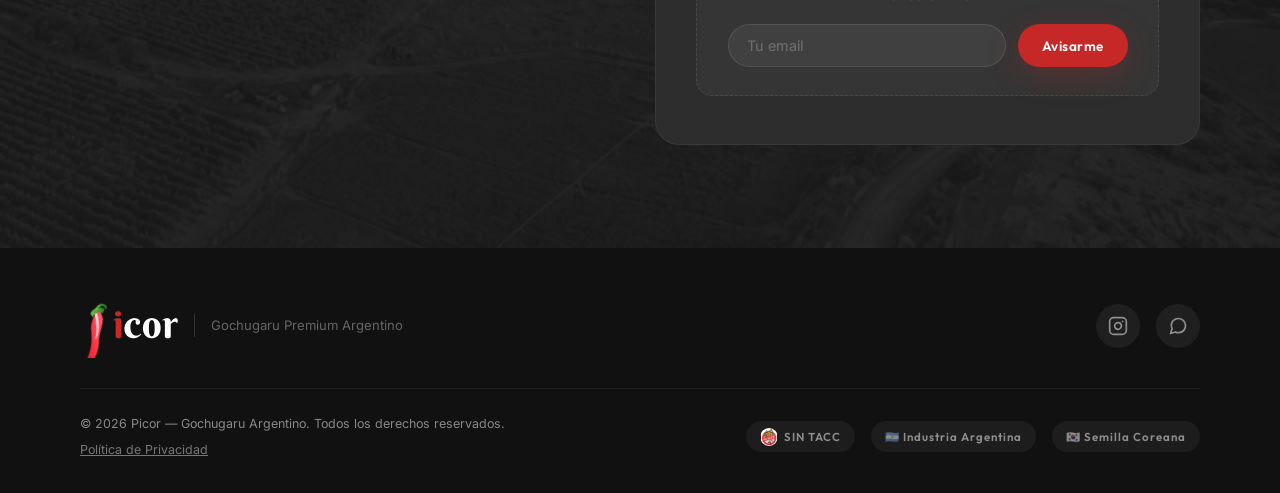
==== commit 6cd8c786: "perf(images): 31.58 MB to under 2 MB, and repair the flyer — DEBT-02, DEBT-03, DEBT-06 The two entri" ====
--- a/index.html
+++ b/index.html
@@ -14,7 +14,7 @@
   <meta property="og:description" content="El alma de Corea, cultivada en Salta. Gochugaru artesanal fresco y sin TACC.">
   <meta property="og:type" content="website">
   <meta property="og:url" content="https://picor.com.ar/">
-  <meta property="og:image" content="https://picor.com.ar/images/hero-producto-flotante.jpeg">
+  <meta property="og:image" content="https://picor.com.ar/images/social-card.jpg">
   <meta property="og:locale" content="es_AR">
   <meta property="og:site_name" content="Picor">
 
@@ -22,11 +22,10 @@
   <meta name="twitter:card" content="summary_large_image">
   <meta name="twitter:title" content="Picor — Gochugaru Premium Argentino">
   <meta name="twitter:description" content="El alma de Corea, cultivada en Salta. Gochugaru artesanal fresco y sin TACC.">
-  <meta name="twitter:image" content="https://picor.com.ar/images/hero-producto-flotante.jpeg">
+  <meta name="twitter:image" content="https://picor.com.ar/images/social-card.jpg">
 
   <!-- Performance: Preload critical resources -->
-  <link rel="preload" href="images/hero-fondo.png" as="image" fetchpriority="high">
-  <link rel="preload" href="images/hero-producto-flotante.jpeg" as="image">
+  <link rel="preload" href="images/hero-fondo.webp" as="image" fetchpriority="high">
   <link rel="preconnect" href="https://fonts.googleapis.com">
   <link rel="preconnect" href="https://fonts.gstatic.com" crossorigin>
 
@@ -53,7 +52,7 @@
     "url": "https://picor.com.ar",
     "telephone": "+5491134300029",
     "email": "info@picor.com.ar",
-    "image": "https://picor.com.ar/images/hero-producto-flotante.jpeg",
+    "image": "https://picor.com.ar/images/hero-producto-flotante.webp",
     "address": {
       "@type": "PostalAddress",
       "addressRegion": "Salta",
@@ -97,7 +96,7 @@
     <div class="container container--wide nav__inner">
       <a href="#hero" class="nav__logo" id="navLogo" aria-label="Picor">
         <span class="brand-logo" aria-hidden="true">
-          <img class="brand-logo__mark" src="images/ui-logo-picor.svg" alt="">
+          <img class="brand-logo__mark" src="images/ui-logo-picor.svg" alt="" width="140" height="260">
           <span class="brand-logo__word">
             <span class="brand-logo__i">i</span>
             <span class="brand-logo__cor">cor</span>
@@ -127,10 +126,10 @@
   <section class="hero" id="hero">
     <div class="hero__bg">
       <!-- La imagen actúa como poster/fallback mientras no haya video -->
-      <img src="images/hero-fondo.png" alt="Gochugaru rojo vibrante de Picor" loading="eager" fetchpriority="high" decoding="async">
+      <img src="images/hero-fondo.webp" alt="Gochugaru rojo vibrante de Picor" loading="eager" fetchpriority="high" decoding="async" width="720" height="720">
       <!-- Cuando tengas el video, colocalo como images/hero-fondo.mp4 y descomentá estas líneas: -->
       <!--
-      <video autoplay muted loop playsinline poster="images/hero-fondo.png">
+      <video autoplay muted loop playsinline poster="images/hero-fondo.webp">
         <source src="images/hero-fondo.mp4" type="video/mp4">
       </video>
       -->
@@ -184,9 +183,9 @@
       
       <div class="hero__visual">
         <div class="hero__product-glow"></div>
-        <img class="hero__product-image" src="images/hero-producto-flotante.jpeg" alt="Paquete de Gochugaru Picor con ají en plato cerámico - producto premium" fetchpriority="high" decoding="async">
+        <img class="hero__product-image" src="images/hero-producto-flotante.webp" alt="Paquete de Gochugaru Picor con ají en plato cerámico - producto premium" fetchpriority="high" decoding="async" width="700" height="1028">
         <div class="hero__sintacc">
-          <img src="images/ui-badge-sin-tacc.jpg" alt="Certificado Sin T.A.C.C." style="width: 100%; height: 100%; object-fit: contain; border-radius: 50%;">
+          <img src="images/ui-badge-sin-tacc.webp" alt="Certificado Sin T.A.C.C." style="width: 100%; height: 100%; object-fit: contain; border-radius: 50%;" width="300" height="339">
         </div>
       </div>
     </div>
@@ -203,7 +202,7 @@
             <div class="education__slides">
               <!-- Slide 1 — Plato terminado (guiso coreano con gochugaru integrado) -->
               <div class="education__slide is-active" role="group" aria-roledescription="diapositiva" aria-label="1 de 3">
-                <img src="images/education-plato-terminado.png" alt="Guiso coreano con tofu, hongos y caldo rojo profundo de gochugaru integrado" loading="lazy">
+                <img src="images/education-plato-terminado.webp" alt="Guiso coreano con tofu, hongos y caldo rojo profundo de gochugaru integrado" loading="lazy" width="800" height="993">
                 <div class="education__image-badge">
                   <div class="education__image-badge-icon">🥘</div>
                   <div>
@@ -215,7 +214,7 @@
 
               <!-- Slide 2 — Comparativa visual (ají común vs gochugaru) -->
               <div class="education__slide" role="group" aria-roledescription="diapositiva" aria-label="2 de 3">
-                <img src="images/education-comparativa.png" alt="Comparativa lado a lado: ají molido común apagado vs gochugaru rojo vibrante en cucharas de madera" loading="lazy">
+                <img src="images/education-comparativa.webp" alt="Comparativa lado a lado: ají molido común apagado vs gochugaru rojo vibrante en cucharas de madera" loading="lazy" width="800" height="993">
                 <div class="education__image-badge">
                   <div class="education__image-badge-icon">🌶️</div>
                   <div>
@@ -227,7 +226,7 @@
 
               <!-- Slide 3 — Versatilidad de uso (mano espolvoreando sobre bibimbap) -->
               <div class="education__slide" role="group" aria-roledescription="diapositiva" aria-label="3 de 3">
-                <img src="images/education-uso-cocina.png" alt="Mano espolvoreando gochugaru rojo vibrante sobre un bibimbap casero con huevo y vegetales" loading="lazy">
+                <img src="images/education-uso-cocina.webp" alt="Mano espolvoreando gochugaru rojo vibrante sobre un bibimbap casero con huevo y vegetales" loading="lazy" width="800" height="993">
                 <div class="education__image-badge">
                   <div class="education__image-badge-icon">✨</div>
                   <div>
@@ -471,21 +470,21 @@
       <div class="process__gallery">
         <!-- Row 1: 3 items -->
         <div class="process__item reveal delay-1">
-          <img src="images/proceso-almacigos.jpeg" alt="Almácigos de ají coreano en Salta" loading="lazy">
+          <img src="images/proceso-almacigos.webp" alt="Almácigos de ají coreano en Salta" loading="lazy" width="850" height="478">
           <div class="process__item-overlay">
             <span class="process__item-label">Etapa 01</span>
             <span class="process__item-title">Almácigos de Semilla Coreana</span>
           </div>
         </div>
         <div class="process__item reveal delay-2">
-          <img src="images/proceso-plantas-detalle.jpeg" alt="Plantines de ají en crecimiento" loading="lazy">
+          <img src="images/proceso-plantas-detalle.webp" alt="Plantines de ají en crecimiento" loading="lazy" width="850" height="478">
           <div class="process__item-overlay">
             <span class="process__item-label">Etapa 02</span>
             <span class="process__item-title">Crecimiento Controlado</span>
           </div>
         </div>
         <div class="process__item reveal delay-3">
-          <img src="images/proceso-tractor.jpeg" alt="Plantación mecanizada con tractor" loading="lazy">
+          <img src="images/proceso-tractor.webp" alt="Plantación mecanizada con tractor" loading="lazy" width="850" height="478">
           <div class="process__item-overlay">
             <span class="process__item-label">Etapa 03</span>
             <span class="process__item-title">Plantación en Campo</span>
@@ -494,7 +493,7 @@
 
         <!-- Row 2: Landscape -->
         <div class="process__item process__landscape reveal">
-          <img src="images/proceso-trabajadora.jpeg" alt="Trabajadora salteña con plantines de ají coreano y montañas de Salta al fondo" loading="lazy">
+          <img src="images/proceso-trabajadora.webp" alt="Trabajadora salteña con plantines de ají coreano y montañas de Salta al fondo" loading="lazy" width="850" height="478">
           <div class="process__item-overlay">
             <span class="process__item-label">Nuestro origen</span>
             <span class="process__item-title">Desde las montañas de Salta, con dedicación artesanal</span>
@@ -503,21 +502,21 @@
 
         <!-- Row 3: Production -->
         <div class="process__item reveal delay-1">
-          <img src="images/proceso-envasado.jpeg" alt="Línea de envasado de Picor" loading="lazy">
+          <img src="images/proceso-envasado.webp" alt="Línea de envasado de Picor" loading="lazy" width="850" height="1133">
           <div class="process__item-overlay">
             <span class="process__item-label">Etapa 04</span>
             <span class="process__item-title">Envasado Profesional</span>
           </div>
         </div>
         <div class="process__item reveal delay-2">
-          <img src="images/proceso-linea-produccion.jpeg" alt="Producción de paquetes de gochugaru" loading="lazy">
+          <img src="images/proceso-linea-produccion.webp" alt="Producción de paquetes de gochugaru" loading="lazy" width="850" height="478">
           <div class="process__item-overlay">
             <span class="process__item-label">Etapa 05</span>
             <span class="process__item-title">Control de Calidad</span>
           </div>
         </div>
         <div class="process__item reveal delay-3">
-          <img src="images/proceso-aji-planta.jpeg" alt="Ajíes coreanos rojos en la planta listos para cosechar" loading="lazy" decoding="async">
+          <img src="images/proceso-aji-planta.webp" alt="Ajíes coreanos rojos en la planta listos para cosechar" loading="lazy" decoding="async" width="850" height="638">
           <div class="process__item-overlay">
             <span class="process__item-label">Cosecha</span>
             <span class="process__item-title">Ajíes Maduros en la Planta</span>
@@ -526,7 +525,7 @@
 
         <!-- Row 4: Landscape - Pimientos cosechados -->
         <div class="process__item process__landscape reveal">
-          <img src="images/proceso-cosecha.jpeg" alt="Pimientos coreanos rojos y verdes recién cosechados en Salta" loading="lazy" decoding="async">
+          <img src="images/proceso-cosecha.webp" alt="Pimientos coreanos rojos y verdes recién cosechados en Salta" loading="lazy" decoding="async" width="850" height="638">
           <div class="process__item-overlay">
             <span class="process__item-label">El fruto</span>
             <span class="process__item-title">Pimientos coreanos rojos y verdes, recién cosechados</span>
@@ -535,7 +534,7 @@
 
         <!-- Row 4: Landscape - Campo panorámico -->
         <div class="process__item process__landscape reveal">
-          <img src="images/proceso-campo-surcos.jpeg" alt="Vista panorámica de los surcos de ají coreano en Salta con montañas al fondo" loading="lazy">
+          <img src="images/proceso-campo-surcos.webp" alt="Vista panorámica de los surcos de ají coreano en Salta con montañas al fondo" loading="lazy" width="850" height="638">
           <div class="process__item-overlay">
             <span class="process__item-label">Nuestro campo</span>
             <span class="process__item-title">Hectáreas de ají coreano en el Valle de Lerma, Salta</span>
@@ -609,7 +608,7 @@
     <div class="container">
       <div class="b2b__grid">
         <div class="b2b__image-block reveal-left">
-          <img src="images/b2b-productos-grupo.jpeg" alt="Grupo de paquetes de Gochugaru Picor de 1kg para restaurantes" loading="lazy">
+          <img src="images/b2b-productos-grupo.webp" alt="Grupo de paquetes de Gochugaru Picor de 1kg para restaurantes" loading="lazy" width="850" height="638">
           <div class="b2b__image-badge">
             <div class="b2b__image-badge-icon">🏪</div>
             <div>
@@ -730,13 +729,13 @@
 
         <div class="b2c__image-grid reveal-right">
           <div class="b2c__img-item">
-            <img src="images/b2c-producto-paquetes.jpeg" alt="Paquetes de Picor Gochugaru de 1kg" loading="lazy">
+            <img src="images/b2c-producto-paquetes.webp" alt="Paquetes de Picor Gochugaru de 1kg" loading="lazy" width="700" height="933">
           </div>
           <div class="b2c__img-item">
-            <img src="images/b2c-plantines.jpeg" alt="Plantines de ají coreano creciendo en Salta" loading="lazy">
+            <img src="images/b2c-plantines.webp" alt="Plantines de ají coreano creciendo en Salta" loading="lazy" width="640" height="1138">
           </div>
           <div class="b2c__img-item">
-            <img src="images/proceso-linea-produccion.jpeg" alt="Producción artesanal de Gochugaru" loading="lazy">
+            <img src="images/proceso-linea-produccion.webp" alt="Producción artesanal de Gochugaru" loading="lazy" width="850" height="478">
           </div>
         </div>
       </div>
@@ -800,7 +799,7 @@
        ============================================ -->
   <section class="contact" id="contacto">
     <div class="contact__bg">
-      <img src="images/contact-fondo-salta.png" alt="" aria-hidden="true">
+      <img src="images/contact-fondo-salta.webp" alt="" aria-hidden="true" width="700" height="700">
     </div>
     <div class="container">
       <div class="contact__grid">
@@ -921,7 +920,7 @@
         <div class="footer__brand">
           <span class="footer__logo" aria-label="Picor">
             <span class="brand-logo" aria-hidden="true">
-              <img class="brand-logo__mark" src="images/ui-logo-picor.svg" alt="">
+              <img class="brand-logo__mark" src="images/ui-logo-picor.svg" alt="" width="140" height="260">
               <span class="brand-logo__word">
                 <span class="brand-logo__i">i</span>
                 <span class="brand-logo__cor">cor</span>
@@ -951,7 +950,7 @@
           <span class="footer__legal"><a href="/privacy.html">Política de Privacidad</a></span>
         </span>
         <div class="footer__badges">
-          <span class="footer__badge"><img src="images/ui-badge-sin-tacc.jpg" alt="Sin TACC" style="width: 18px; height: 18px; object-fit: contain; border-radius: 50%;"> SIN TACC</span>
+          <span class="footer__badge"><img src="images/ui-badge-sin-tacc.webp" alt="Sin TACC" style="width: 18px; height: 18px; object-fit: contain; border-radius: 50%;" width="300" height="339"> SIN TACC</span>
           <span class="footer__badge">🇦🇷 Industria Argentina</span>
           <span class="footer__badge">🇰🇷 Semilla Coreana</span>
         </div>
